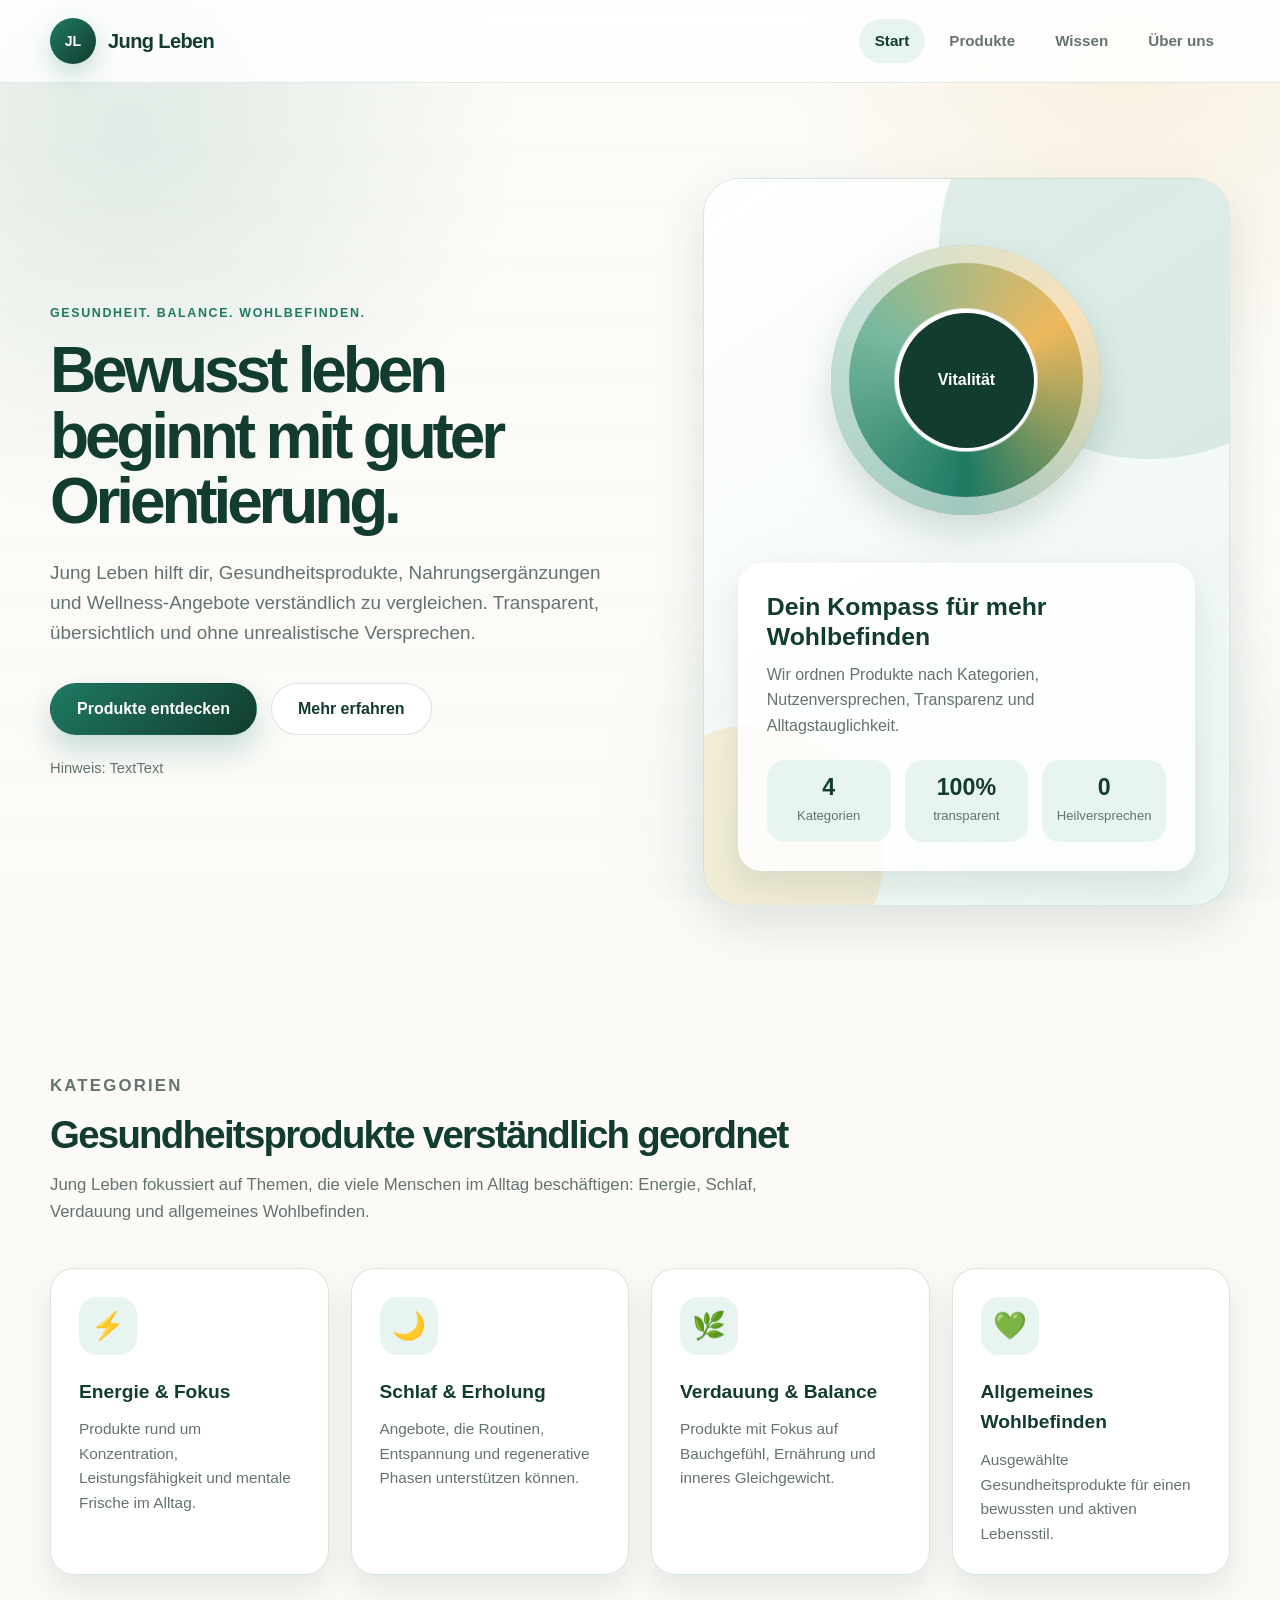
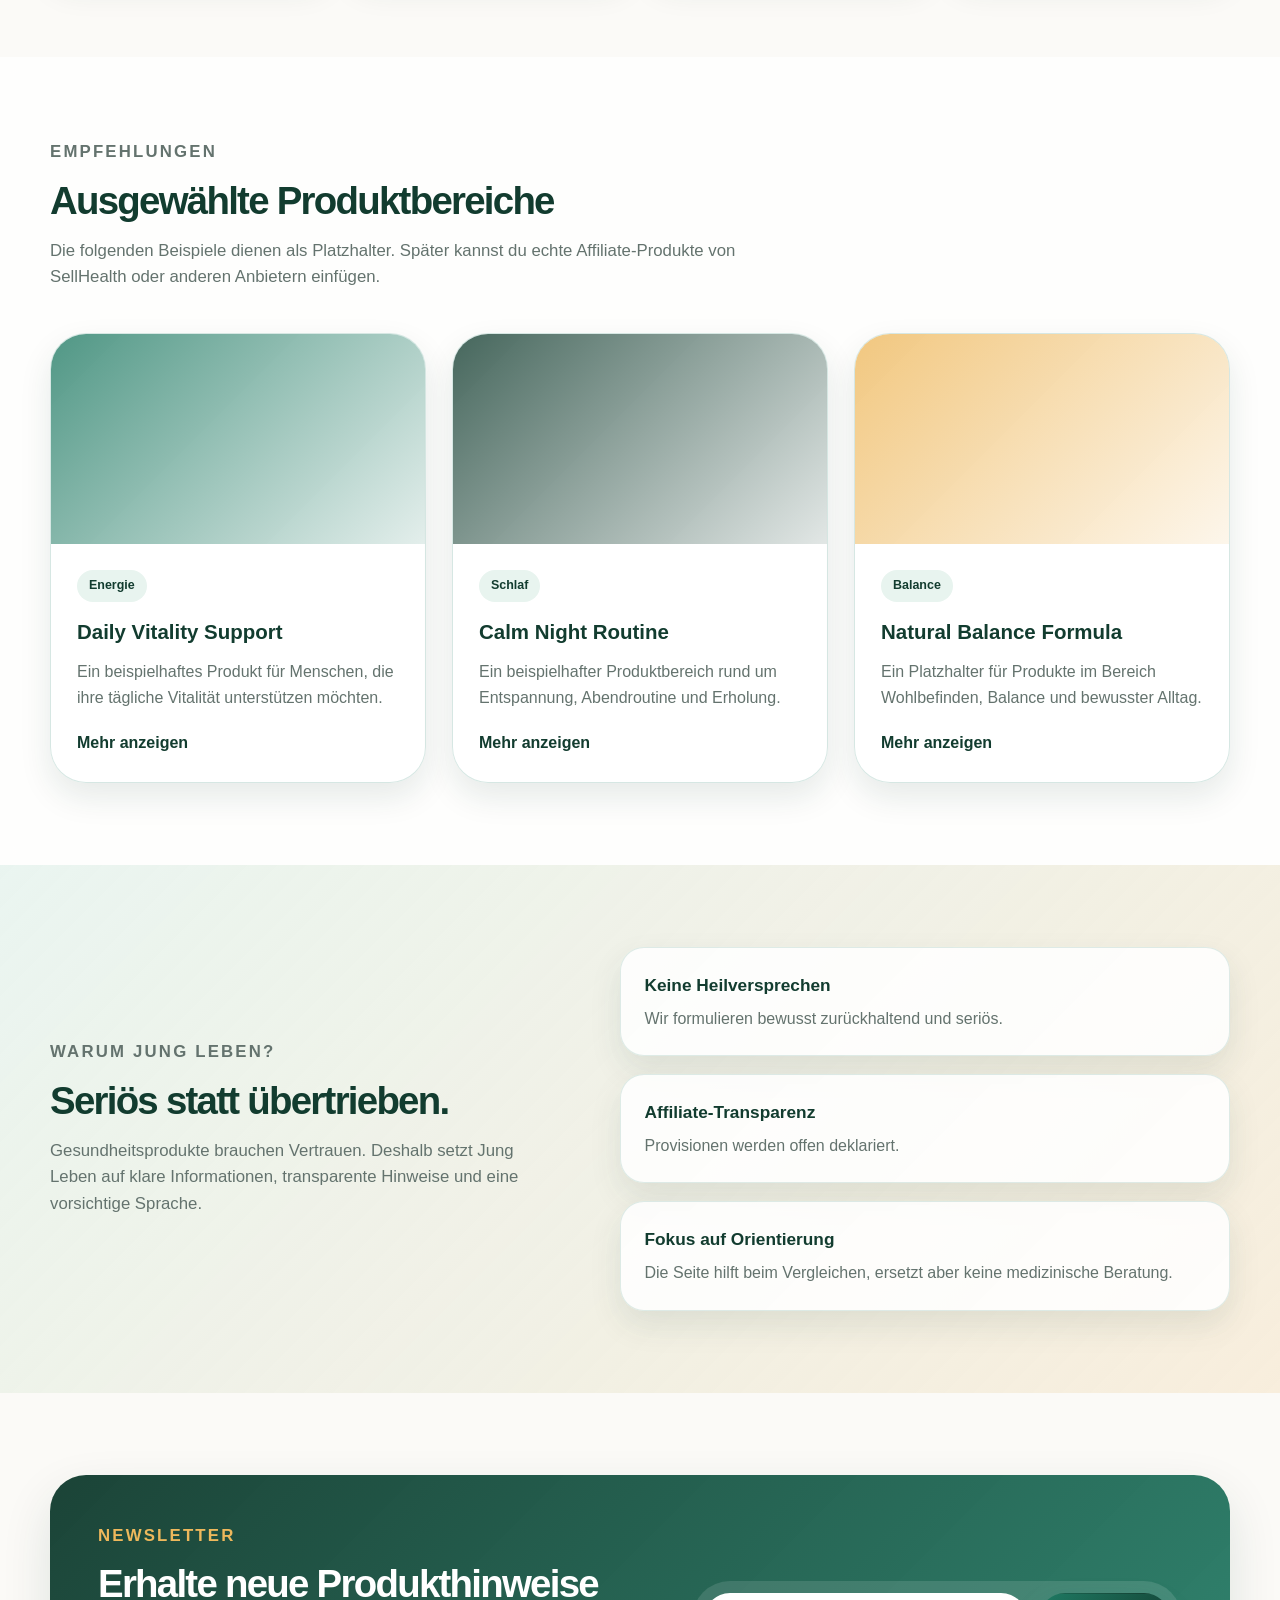
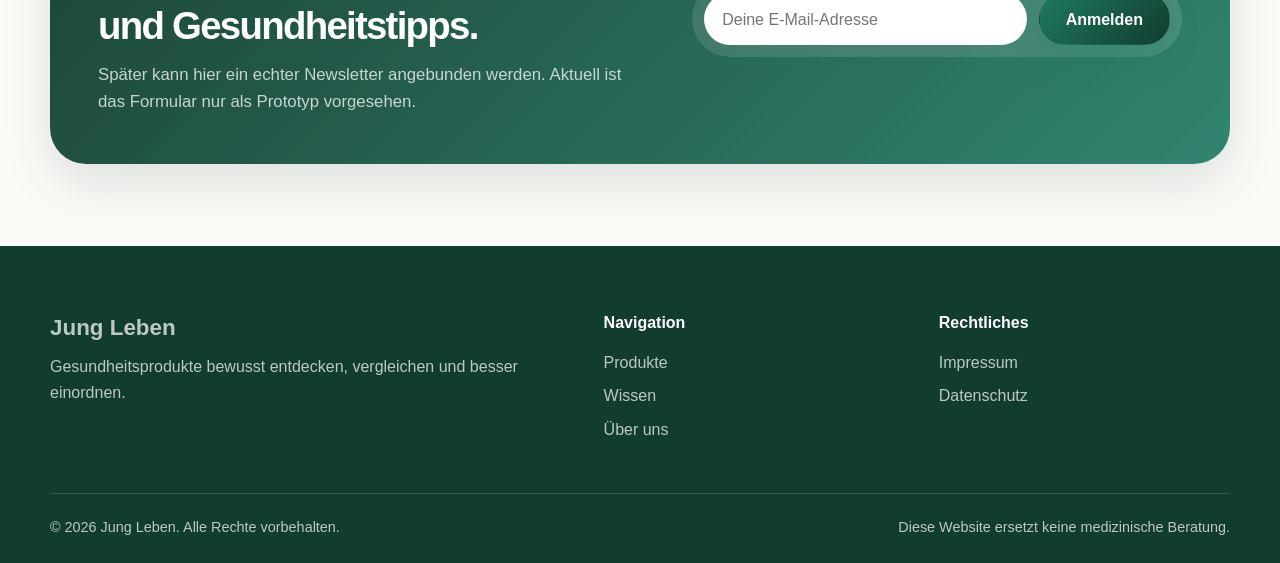
==== index.html @ a0e0a14d "Release 0.1: Basic" ====
<!DOCTYPE html>
<html lang="de-CH">
<head>
  <meta charset="UTF-8">
  <meta name="viewport" content="width=device-width, initial-scale=1.0">
  <title>Jung Leben | Gesundheitsprodukte bewusst vergleichen</title>
  <meta name="description" content="Jung Leben vergleicht ausgewählte Gesundheitsprodukte, Nahrungsergänzungen und Wellness-Angebote transparent und verständlich.">
  <link rel="stylesheet" href="styles.css">
</head>

<body>
  <header class="site-header">
    <div class="container header-content">
      <a href="index.html" class="logo">
        <span class="logo-icon">JL</span>
        <span class="logo-text">Jung Leben</span>
      </a>

      <nav class="main-nav" id="mainNav">
        <a href="index.html" class="active">Start</a>
        <a href="produkte.html">Produkte</a>
        <a href="wissen.html">Wissen</a>
        <a href="ueber-uns.html">Über uns</a>
      </nav>

      <button class="nav-toggle" id="navToggle" aria-label="Navigation öffnen">
        ☰
      </button>
    </div>
  </header>

  <main>
    <section class="hero">
      <div class="container hero-grid">
        <div class="hero-text">
          <p class="eyebrow">Gesundheit. Balance. Wohlbefinden.</p>
          <h1>Bewusst leben beginnt mit guter Orientierung.</h1>
          <p class="hero-lead">
            Jung Leben hilft dir, Gesundheitsprodukte, Nahrungsergänzungen und Wellness-Angebote verständlich zu vergleichen.
            Transparent, übersichtlich und ohne unrealistische Versprechen.
          </p>

          <div class="hero-actions">
            <a href="produkte.html" class="btn btn-primary">Produkte entdecken</a>
            <a href="wissen.html" class="btn btn-secondary">Mehr erfahren</a>
          </div>

          <p class="affiliate-note">
            Hinweis: TextText
          </p>
        </div>

        <div class="hero-card">
          <div class="health-circle">
            <span>Vitalität</span>
          </div>

          <div class="hero-card-content">
            <h2>Dein Kompass für mehr Wohlbefinden</h2>
            <p>
              Wir ordnen Produkte nach Kategorien, Nutzenversprechen, Transparenz und Alltagstauglichkeit.
            </p>

            <div class="mini-stats">
              <div>
                <strong>4</strong>
                <span>Kategorien</span>
              </div>
              <div>
                <strong>100%</strong>
                <span>transparent</span>
              </div>
              <div>
                <strong>0</strong>
                <span>Heilversprechen</span>
              </div>
            </div>
          </div>
        </div>
      </div>
    </section>

    <section class="categories">
      <div class="container">
        <div class="section-heading">
          <p class="eyebrow">Kategorien</p>
          <h2>Gesundheitsprodukte verständlich geordnet</h2>
          <p>
            Jung Leben fokussiert auf Themen, die viele Menschen im Alltag beschäftigen: Energie, Schlaf, Verdauung und allgemeines Wohlbefinden.
          </p>
        </div>

        <div class="category-grid">
          <article class="category-card">
            <div class="category-icon">⚡</div>
            <h3>Energie & Fokus</h3>
            <p>Produkte rund um Konzentration, Leistungsfähigkeit und mentale Frische im Alltag.</p>
          </article>

          <article class="category-card">
            <div class="category-icon">🌙</div>
            <h3>Schlaf & Erholung</h3>
            <p>Angebote, die Routinen, Entspannung und regenerative Phasen unterstützen können.</p>
          </article>

          <article class="category-card">
            <div class="category-icon">🌿</div>
            <h3>Verdauung & Balance</h3>
            <p>Produkte mit Fokus auf Bauchgefühl, Ernährung und inneres Gleichgewicht.</p>
          </article>

          <article class="category-card">
            <div class="category-icon">💚</div>
            <h3>Allgemeines Wohlbefinden</h3>
            <p>Ausgewählte Gesundheitsprodukte für einen bewussten und aktiven Lebensstil.</p>
          </article>
        </div>
      </div>
    </section>

    <section class="featured-products">
      <div class="container">
        <div class="section-heading">
          <p class="eyebrow">Empfehlungen</p>
          <h2>Ausgewählte Produktbereiche</h2>
          <p>
            Die folgenden Beispiele dienen als Platzhalter. Später kannst du echte Affiliate-Produkte von SellHealth oder anderen Anbietern einfügen.
          </p>
        </div>

        <div class="product-grid">
          <article class="product-card">
            <div class="product-image product-image-one"></div>
            <div class="product-content">
              <span class="product-tag">Energie</span>
              <h3>Daily Vitality Support</h3>
              <p>Ein beispielhaftes Produkt für Menschen, die ihre tägliche Vitalität unterstützen möchten.</p>
              <a href="#" class="product-link">Mehr anzeigen</a>
            </div>
          </article>

          <article class="product-card">
            <div class="product-image product-image-two"></div>
            <div class="product-content">
              <span class="product-tag">Schlaf</span>
              <h3>Calm Night Routine</h3>
              <p>Ein beispielhafter Produktbereich rund um Entspannung, Abendroutine und Erholung.</p>
              <a href="#" class="product-link">Mehr anzeigen</a>
            </div>
          </article>

          <article class="product-card">
            <div class="product-image product-image-three"></div>
            <div class="product-content">
              <span class="product-tag">Balance</span>
              <h3>Natural Balance Formula</h3>
              <p>Ein Platzhalter für Produkte im Bereich Wohlbefinden, Balance und bewusster Alltag.</p>
              <a href="#" class="product-link">Mehr anzeigen</a>
            </div>
          </article>
        </div>
      </div>
    </section>

    <section class="trust-section">
      <div class="container trust-grid">
        <div>
          <p class="eyebrow">Warum Jung Leben?</p>
          <h2>Seriös statt übertrieben.</h2>
          <p>
            Gesundheitsprodukte brauchen Vertrauen. Deshalb setzt Jung Leben auf klare Informationen, transparente Hinweise und eine vorsichtige Sprache.
          </p>
        </div>

        <div class="trust-list">
          <div class="trust-item">
            <strong>Keine Heilversprechen</strong>
            <span>Wir formulieren bewusst zurückhaltend und seriös.</span>
          </div>

          <div class="trust-item">
            <strong>Affiliate-Transparenz</strong>
            <span>Provisionen werden offen deklariert.</span>
          </div>

          <div class="trust-item">
            <strong>Fokus auf Orientierung</strong>
            <span>Die Seite hilft beim Vergleichen, ersetzt aber keine medizinische Beratung.</span>
          </div>
        </div>
      </div>
    </section>

    <section class="newsletter-section">
      <div class="container newsletter-box">
        <div>
          <p class="eyebrow">Newsletter</p>
          <h2>Erhalte neue Produkthinweise und Gesundheitstipps.</h2>
          <p>
            Später kann hier ein echter Newsletter angebunden werden. Aktuell ist das Formular nur als Prototyp vorgesehen.
          </p>
        </div>

        <form class="newsletter-form">
          <input type="email" placeholder="Deine E-Mail-Adresse" required>
          <button type="submit" class="btn btn-primary">Anmelden</button>
        </form>
      </div>
    </section>
  </main>

  <footer class="site-footer">
    <div class="container footer-grid">
      <div>
        <a href="index.html" class="footer-logo">Jung Leben</a>
        <p>
          Gesundheitsprodukte bewusst entdecken, vergleichen und besser einordnen.
        </p>
      </div>

      <div>
        <h3>Navigation</h3>
        <a href="produkte.html">Produkte</a>
        <a href="wissen.html">Wissen</a>
        <a href="ueber-uns.html">Über uns</a>
      </div>

      <div>
        <h3>Rechtliches</h3>
        <a href="impressum.html">Impressum</a>
        <a href="datenschutz.html">Datenschutz</a>
      </div>
    </div>

    <div class="container footer-bottom">
      <p>
        © 2026 Jung Leben. Alle Rechte vorbehalten.
      </p>
      <p>
        Diese Website ersetzt keine medizinische Beratung.
      </p>
    </div>
  </footer>

  <script src="main.js"></script>
</body>
</html>
---- styles.css ----
:root {
  --green-dark: #123c2f;
  --green-main: #1f7a63;
  --green-soft: #e8f4ef;
  --green-light: #f3faf6;
  --sand: #f6e7cf;
  --gold: #eeb85c;
  --white: #ffffff;
  --black: #17221f;
  --muted: #64736e;
  --border: rgba(31, 122, 99, 0.18);

  --shadow-soft: 0 20px 50px rgba(18, 60, 47, 0.12);
  --shadow-card: 0 14px 32px rgba(18, 60, 47, 0.10);

  --radius-sm: 14px;
  --radius-md: 24px;
  --radius-lg: 36px;

  --container: 1180px;
}

/* Grundlayout */

* {
  box-sizing: border-box;
  margin: 0;
  padding: 0;
}

html {
  scroll-behavior: smooth;
}

body {
  min-height: 100vh;
  font-family: Arial, Helvetica, sans-serif;
  color: var(--black);
  line-height: 1.6;
  background: #fbfaf7;
  overflow-x: hidden;
}

/* Dezentes Dschungel-Wasserzeichen */

body::before {
  content: "";
  position: fixed;
  inset: 0;
  z-index: 0;
  pointer-events: none;
  background-image:
    linear-gradient(
      rgba(251, 250, 247, 0.86),
      rgba(251, 250, 247, 0.92)
    ),
    url("assets/jungle-bg.png");
  background-size: cover;
  background-position: center;
  background-repeat: no-repeat;
}

body::after {
  content: "";
  position: fixed;
  inset: 0;
  z-index: 0;
  pointer-events: none;
  background:
    radial-gradient(circle at 10% 15%, rgba(31, 122, 99, 0.12), transparent 28%),
    radial-gradient(circle at 88% 8%, rgba(238, 184, 92, 0.14), transparent 24%),
    radial-gradient(circle at 76% 90%, rgba(31, 122, 99, 0.10), transparent 30%);
}

body > * {
  position: relative;
  z-index: 1;
}

a {
  color: inherit;
  text-decoration: none;
}

button,
input {
  font: inherit;
}

.container {
  width: min(100% - 40px, var(--container));
  margin: 0 auto;
}

/* Header */

.site-header {
  position: sticky;
  top: 0;
  z-index: 50;
  background: rgba(255, 255, 255, 0.82);
  backdrop-filter: blur(18px);
  border-bottom: 1px solid rgba(31, 122, 99, 0.14);
}

.header-content {
  min-height: 82px;
  display: flex;
  align-items: center;
  justify-content: space-between;
  gap: 28px;
}

.logo {
  display: flex;
  align-items: center;
  gap: 12px;
  font-weight: 800;
}

.logo-icon {
  width: 46px;
  height: 46px;
  display: grid;
  place-items: center;
  border-radius: 50%;
  background: linear-gradient(135deg, var(--green-main), var(--green-dark));
  color: var(--white);
  font-size: 0.88rem;
  box-shadow: 0 10px 24px rgba(31, 122, 99, 0.25);
}

.logo-text {
  font-size: 1.25rem;
  letter-spacing: -0.03em;
  color: var(--green-dark);
}

.main-nav {
  display: flex;
  align-items: center;
  gap: 8px;
}

.main-nav a {
  padding: 10px 16px;
  border-radius: 999px;
  color: var(--muted);
  font-weight: 700;
  font-size: 0.95rem;
  transition: 0.2s ease;
}

.main-nav a:hover,
.main-nav a.active {
  background: var(--green-soft);
  color: var(--green-dark);
}

.nav-toggle {
  display: none;
  width: 44px;
  height: 44px;
  border: 1px solid var(--border);
  border-radius: 50%;
  background: var(--white);
  color: var(--green-dark);
  cursor: pointer;
}

/* Hero */

.hero {
  padding: 95px 0 85px;
}

.hero-grid {
  display: grid;
  grid-template-columns: 1.05fr 0.95fr;
  align-items: center;
  gap: 70px;
}

.eyebrow {
  margin-bottom: 14px;
  color: var(--green-main);
  font-size: 0.78rem;
  font-weight: 800;
  letter-spacing: 0.13em;
  text-transform: uppercase;
}

.hero h1 {
  max-width: 780px;
  margin-bottom: 24px;
  font-size: clamp(2.8rem, 5vw, 5.35rem);
  line-height: 1.02;
  letter-spacing: -0.065em;
  color: var(--green-dark);
}

.hero-lead {
  max-width: 680px;
  margin-bottom: 34px;
  color: var(--muted);
  font-size: 1.18rem;
}

.hero-actions {
  display: flex;
  flex-wrap: wrap;
  gap: 14px;
  margin-bottom: 22px;
}

.btn {
  min-height: 52px;
  display: inline-flex;
  align-items: center;
  justify-content: center;
  padding: 0 26px;
  border-radius: 999px;
  border: 1px solid transparent;
  font-weight: 800;
  cursor: pointer;
  transition: 0.2s ease;
}

.btn-primary {
  background: linear-gradient(135deg, var(--green-main), var(--green-dark));
  color: var(--white);
  box-shadow: 0 15px 30px rgba(31, 122, 99, 0.24);
}

.btn-primary:hover {
  transform: translateY(-2px);
  box-shadow: 0 18px 34px rgba(31, 122, 99, 0.30);
}

.btn-secondary {
  background: rgba(255, 255, 255, 0.88);
  color: var(--green-dark);
  border-color: var(--border);
}

.btn-secondary:hover {
  transform: translateY(-2px);
  border-color: var(--green-main);
}

.affiliate-note {
  max-width: 640px;
  color: var(--muted);
  font-size: 0.92rem;
}

/* Hero Card */

.hero-card {
  position: relative;
  min-height: 540px;
  padding: 34px;
  border: 1px solid rgba(31, 122, 99, 0.16);
  border-radius: var(--radius-lg);
  background:
    linear-gradient(145deg, rgba(255, 255, 255, 0.92), rgba(232, 244, 239, 0.88));
  box-shadow: var(--shadow-soft);
  overflow: hidden;
}

.hero-card::before {
  content: "";
  position: absolute;
  width: 420px;
  height: 420px;
  top: -140px;
  right: -130px;
  border-radius: 50%;
  background: rgba(31, 122, 99, 0.13);
}

.hero-card::after {
  content: "";
  position: absolute;
  width: 260px;
  height: 260px;
  left: -80px;
  bottom: -80px;
  border-radius: 50%;
  background: rgba(238, 184, 92, 0.20);
}

.health-circle {
  position: relative;
  z-index: 2;
  width: 270px;
  height: 270px;
  margin: 32px auto 48px;
  display: grid;
  place-items: center;
  border-radius: 50%;
  background:
    radial-gradient(circle, #ffffff 0 37%, transparent 38%),
    conic-gradient(from 180deg, var(--green-main), #7ab99f, var(--gold), var(--green-main));
  box-shadow:
    inset 0 0 0 18px rgba(255, 255, 255, 0.58),
    0 18px 36px rgba(18, 60, 47, 0.16);
}

.health-circle span {
  width: 135px;
  height: 135px;
  display: grid;
  place-items: center;
  border-radius: 50%;
  background: var(--green-dark);
  color: var(--white);
  font-weight: 800;
}

.hero-card-content {
  position: relative;
  z-index: 2;
  padding: 28px;
  border: 1px solid rgba(255, 255, 255, 0.92);
  border-radius: var(--radius-md);
  background: rgba(255, 255, 255, 0.84);
  box-shadow: var(--shadow-card);
}

.hero-card-content h2 {
  margin-bottom: 10px;
  color: var(--green-dark);
  font-size: 1.55rem;
  line-height: 1.2;
}

.hero-card-content p {
  margin-bottom: 22px;
  color: var(--muted);
}

.mini-stats {
  display: grid;
  grid-template-columns: repeat(3, 1fr);
  gap: 14px;
}

.mini-stats div {
  padding: 16px 12px;
  border-radius: 18px;
  background: var(--green-soft);
  text-align: center;
}

.mini-stats strong {
  display: block;
  color: var(--green-dark);
  font-size: 1.45rem;
  line-height: 1;
}

.mini-stats span {
  display: block;
  margin-top: 6px;
  color: var(--muted);
  font-size: 0.82rem;
}

/* Sections */

.categories,
.featured-products,
.trust-section,
.newsletter-section {
  padding: 82px 0;
}

.section-heading {
  max-width: 740px;
  margin-bottom: 42px;
}

.section-heading h2,
.trust-grid h2,
.newsletter-box h2 {
  margin-bottom: 16px;
  color: var(--green-dark);
  font-size: clamp(2rem, 3vw, 3.1rem);
  line-height: 1.08;
  letter-spacing: -0.045em;
}

.section-heading p,
.trust-grid p,
.newsletter-box p {
  color: var(--muted);
  font-size: 1.05rem;
}

/* Kategorien */

.category-grid {
  display: grid;
  grid-template-columns: repeat(4, 1fr);
  gap: 22px;
}

.category-card {
  padding: 28px;
  border: 1px solid var(--border);
  border-radius: var(--radius-md);
  background: rgba(255, 255, 255, 0.86);
  box-shadow: var(--shadow-card);
  transition: 0.2s ease;
}

.category-card:hover {
  transform: translateY(-6px);
  border-color: rgba(31, 122, 99, 0.36);
}

.category-icon {
  width: 58px;
  height: 58px;
  display: grid;
  place-items: center;
  margin-bottom: 22px;
  border-radius: 18px;
  background: var(--green-soft);
  font-size: 1.7rem;
}

.category-card h3 {
  margin-bottom: 10px;
  color: var(--green-dark);
  font-size: 1.2rem;
}

.category-card p {
  color: var(--muted);
  font-size: 0.96rem;
}

/* Produkte */

.featured-products {
  background: rgba(255, 255, 255, 0.72);
  backdrop-filter: blur(10px);
}

.product-grid {
  display: grid;
  grid-template-columns: repeat(3, 1fr);
  gap: 26px;
}

.product-card {
  border: 1px solid var(--border);
  border-radius: var(--radius-lg);
  background: rgba(255, 255, 255, 0.92);
  box-shadow: var(--shadow-card);
  overflow: hidden;
  transition: 0.2s ease;
}

.product-card:hover {
  transform: translateY(-6px);
}

.product-image {
  min-height: 210px;
  background-size: cover;
  background-position: center;
}

.product-image-one {
  background:
    linear-gradient(135deg, rgba(31, 122, 99, 0.78), rgba(31, 122, 99, 0.12)),
    url("assets/jungle-bg.png");
}

.product-image-two {
  background:
    linear-gradient(135deg, rgba(18, 60, 47, 0.78), rgba(18, 60, 47, 0.12)),
    url("assets/jungle-bg.png");
}

.product-image-three {
  background:
    linear-gradient(135deg, rgba(238, 184, 92, 0.78), rgba(238, 184, 92, 0.12)),
    url("assets/jungle-bg.png");
}

.product-content {
  padding: 26px;
}

.product-tag {
  display: inline-flex;
  margin-bottom: 14px;
  padding: 6px 12px;
  border-radius: 999px;
  background: var(--green-soft);
  color: var(--green-dark);
  font-size: 0.78rem;
  font-weight: 800;
}

.product-content h3 {
  margin-bottom: 10px;
  color: var(--green-dark);
  font-size: 1.28rem;
}

.product-content p {
  margin-bottom: 20px;
  color: var(--muted);
}

.product-link {
  color: var(--green-dark);
  font-weight: 800;
}

.product-link:hover {
  color: var(--green-main);
}

/* Vertrauen */

.trust-section {
  background:
    linear-gradient(135deg, rgba(232, 244, 239, 0.92), rgba(246, 231, 207, 0.68));
}

.trust-grid {
  display: grid;
  grid-template-columns: 0.9fr 1.1fr;
  align-items: center;
  gap: 70px;
}

.trust-list {
  display: grid;
  gap: 18px;
}

.trust-item {
  padding: 24px;
  border: 1px solid rgba(31, 122, 99, 0.14);
  border-radius: var(--radius-md);
  background: rgba(255, 255, 255, 0.86);
  box-shadow: var(--shadow-card);
}

.trust-item strong {
  display: block;
  margin-bottom: 6px;
  color: var(--green-dark);
  font-size: 1.08rem;
}

.trust-item span {
  color: var(--muted);
}

/* Newsletter */

.newsletter-box {
  display: grid;
  grid-template-columns: 1fr 0.9fr;
  align-items: center;
  gap: 50px;
  padding: 48px;
  border-radius: var(--radius-lg);
  background:
    linear-gradient(135deg, rgba(18, 60, 47, 0.96), rgba(31, 122, 99, 0.92));
  color: var(--white);
  box-shadow: var(--shadow-soft);
}

.newsletter-box h2 {
  color: var(--white);
}

.newsletter-box .eyebrow {
  color: var(--gold);
}

.newsletter-box p {
  color: rgba(255, 255, 255, 0.75);
}

.newsletter-form {
  display: flex;
  gap: 12px;
  padding: 12px;
  border-radius: 999px;
  background: rgba(255, 255, 255, 0.12);
}

.newsletter-form input {
  flex: 1;
  min-width: 0;
  min-height: 52px;
  padding: 0 18px;
  border: none;
  border-radius: 999px;
  outline: none;
  background: var(--white);
  color: var(--black);
}

/* Footer */

.site-footer {
  padding: 64px 0 24px;
  background: var(--green-dark);
  color: var(--white);
}

.footer-grid {
  display: grid;
  grid-template-columns: 1.4fr 0.8fr 0.8fr;
  gap: 44px;
  padding-bottom: 42px;
}

.footer-logo {
  display: inline-block;
  margin-bottom: 14px;
  color: var(--white);
  font-size: 1.4rem;
  font-weight: 800;
}

.site-footer p,
.site-footer a {
  color: rgba(255, 255, 255, 0.72);
}

.site-footer h3 {
  margin-bottom: 14px;
  color: var(--white);
  font-size: 1rem;
}

.site-footer a {
  display: block;
  margin-bottom: 8px;
  transition: 0.2s ease;
}

.site-footer a:hover {
  color: var(--white);
}

.footer-bottom {
  display: flex;
  justify-content: space-between;
  gap: 20px;
  padding-top: 22px;
  border-top: 1px solid rgba(255, 255, 255, 0.14);
  font-size: 0.9rem;
}

/* Responsive */

@media (max-width: 980px) {
  .hero-grid,
  .trust-grid,
  .newsletter-box {
    grid-template-columns: 1fr;
  }

  .hero {
    padding-top: 64px;
  }

  .hero-card {
    min-height: auto;
  }

  .category-grid {
    grid-template-columns: repeat(2, 1fr);
  }

  .product-grid {
    grid-template-columns: 1fr;
  }

  .footer-grid {
    grid-template-columns: 1fr;
  }
}

@media (max-width: 760px) {
  .container {
    width: min(100% - 28px, var(--container));
  }

  .header-content {
    min-height: 72px;
  }

  .main-nav {
    position: absolute;
    top: 72px;
    left: 14px;
    right: 14px;
    display: none;
    flex-direction: column;
    align-items: stretch;
    padding: 14px;
    border: 1px solid var(--border);
    border-radius: 22px;
    background: rgba(255, 255, 255, 0.96);
    box-shadow: var(--shadow-card);
  }

  .main-nav.open {
    display: flex;
  }

  .main-nav a {
    border-radius: 14px;
  }

  .nav-toggle {
    display: grid;
    place-items: center;
  }

  .hero {
    padding: 52px 0 58px;
  }

  .hero h1 {
    font-size: 2.65rem;
  }

  .hero-lead {
    font-size: 1.04rem;
  }

  .hero-card {
    padding: 22px;
    border-radius: 26px;
  }

  .health-circle {
    width: 220px;
    height: 220px;
    margin: 20px auto 34px;
  }

  .health-circle span {
    width: 112px;
    height: 112px;
  }

  .mini-stats {
    grid-template-columns: 1fr;
  }

  .categories,
  .featured-products,
  .trust-section,
  .newsletter-section {
    padding: 58px 0;
  }

  .category-grid {
    grid-template-columns: 1fr;
  }

  .newsletter-box {
    padding: 30px;
    border-radius: 26px;
  }

  .newsletter-form {
    flex-direction: column;
    border-radius: 22px;
  }

  .newsletter-form input {
    min-height: 50px;
  }

  .footer-bottom {
    flex-direction: column;
  }
}
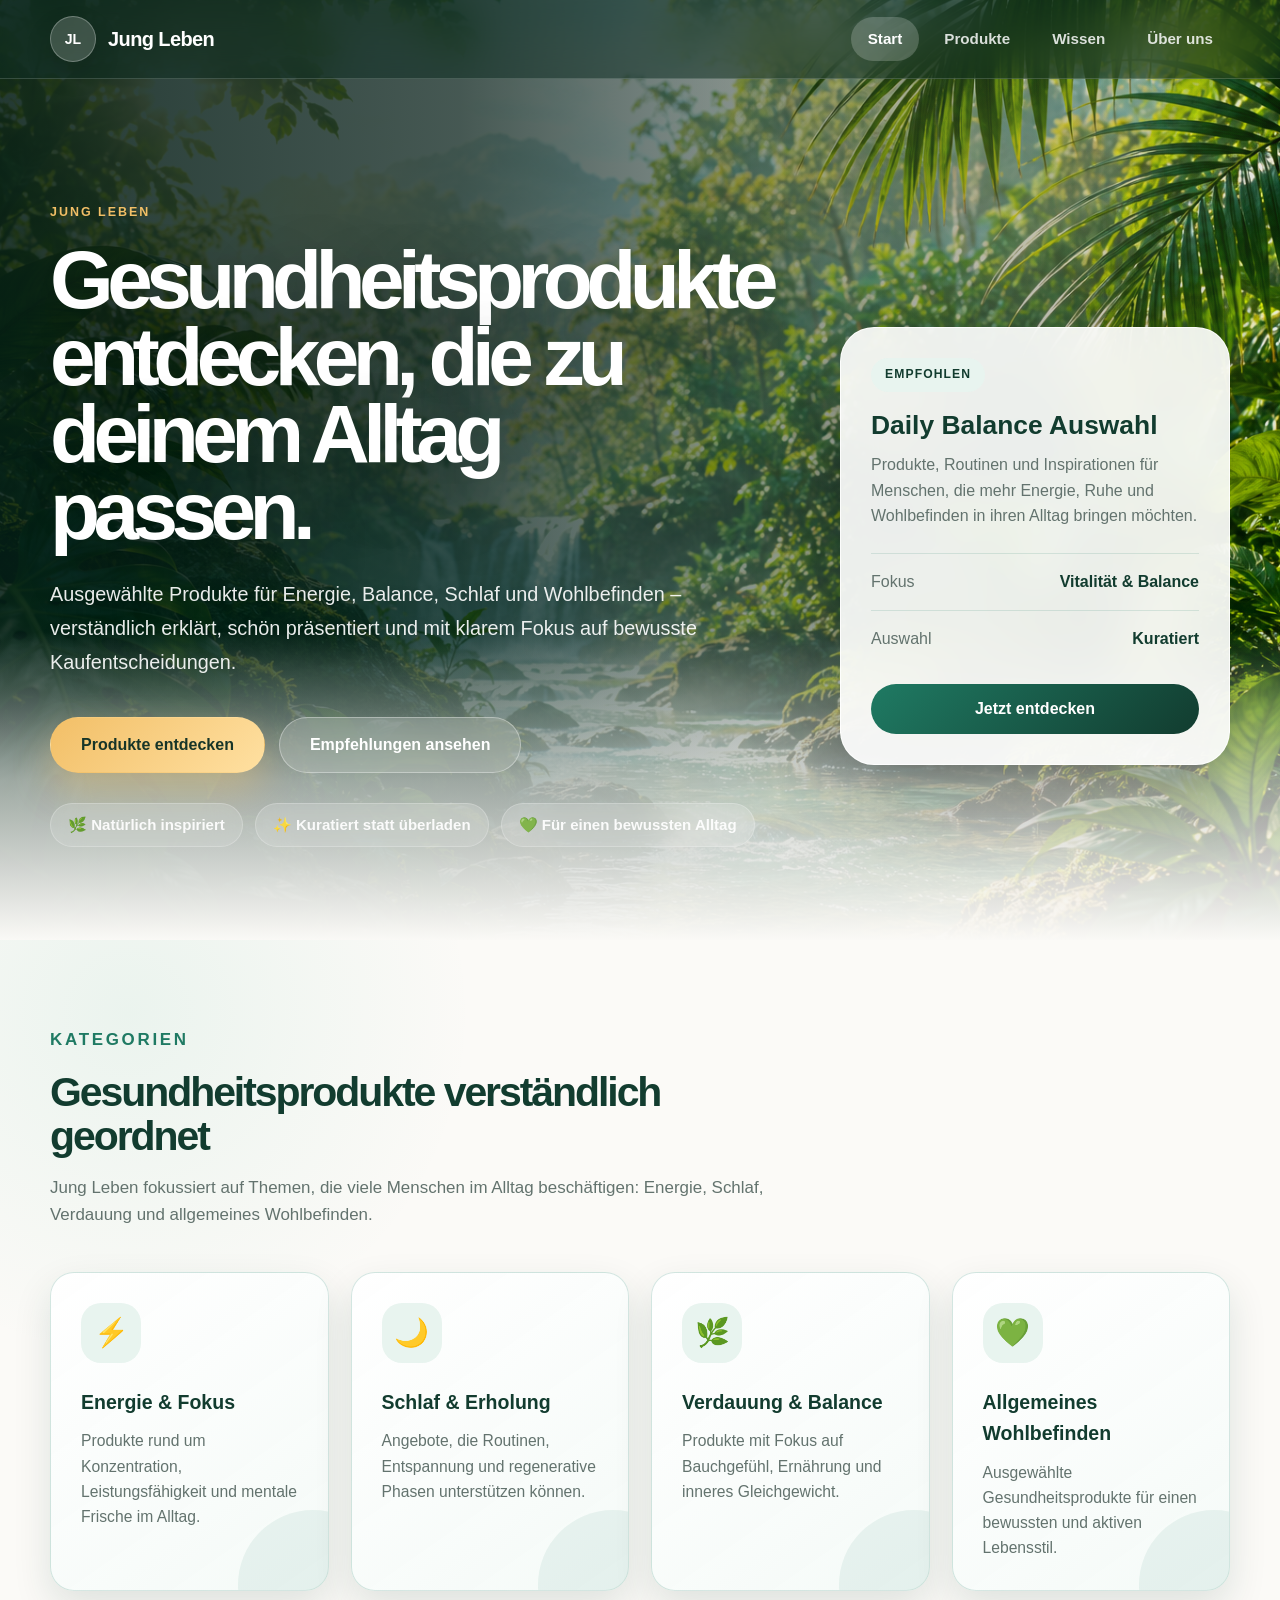
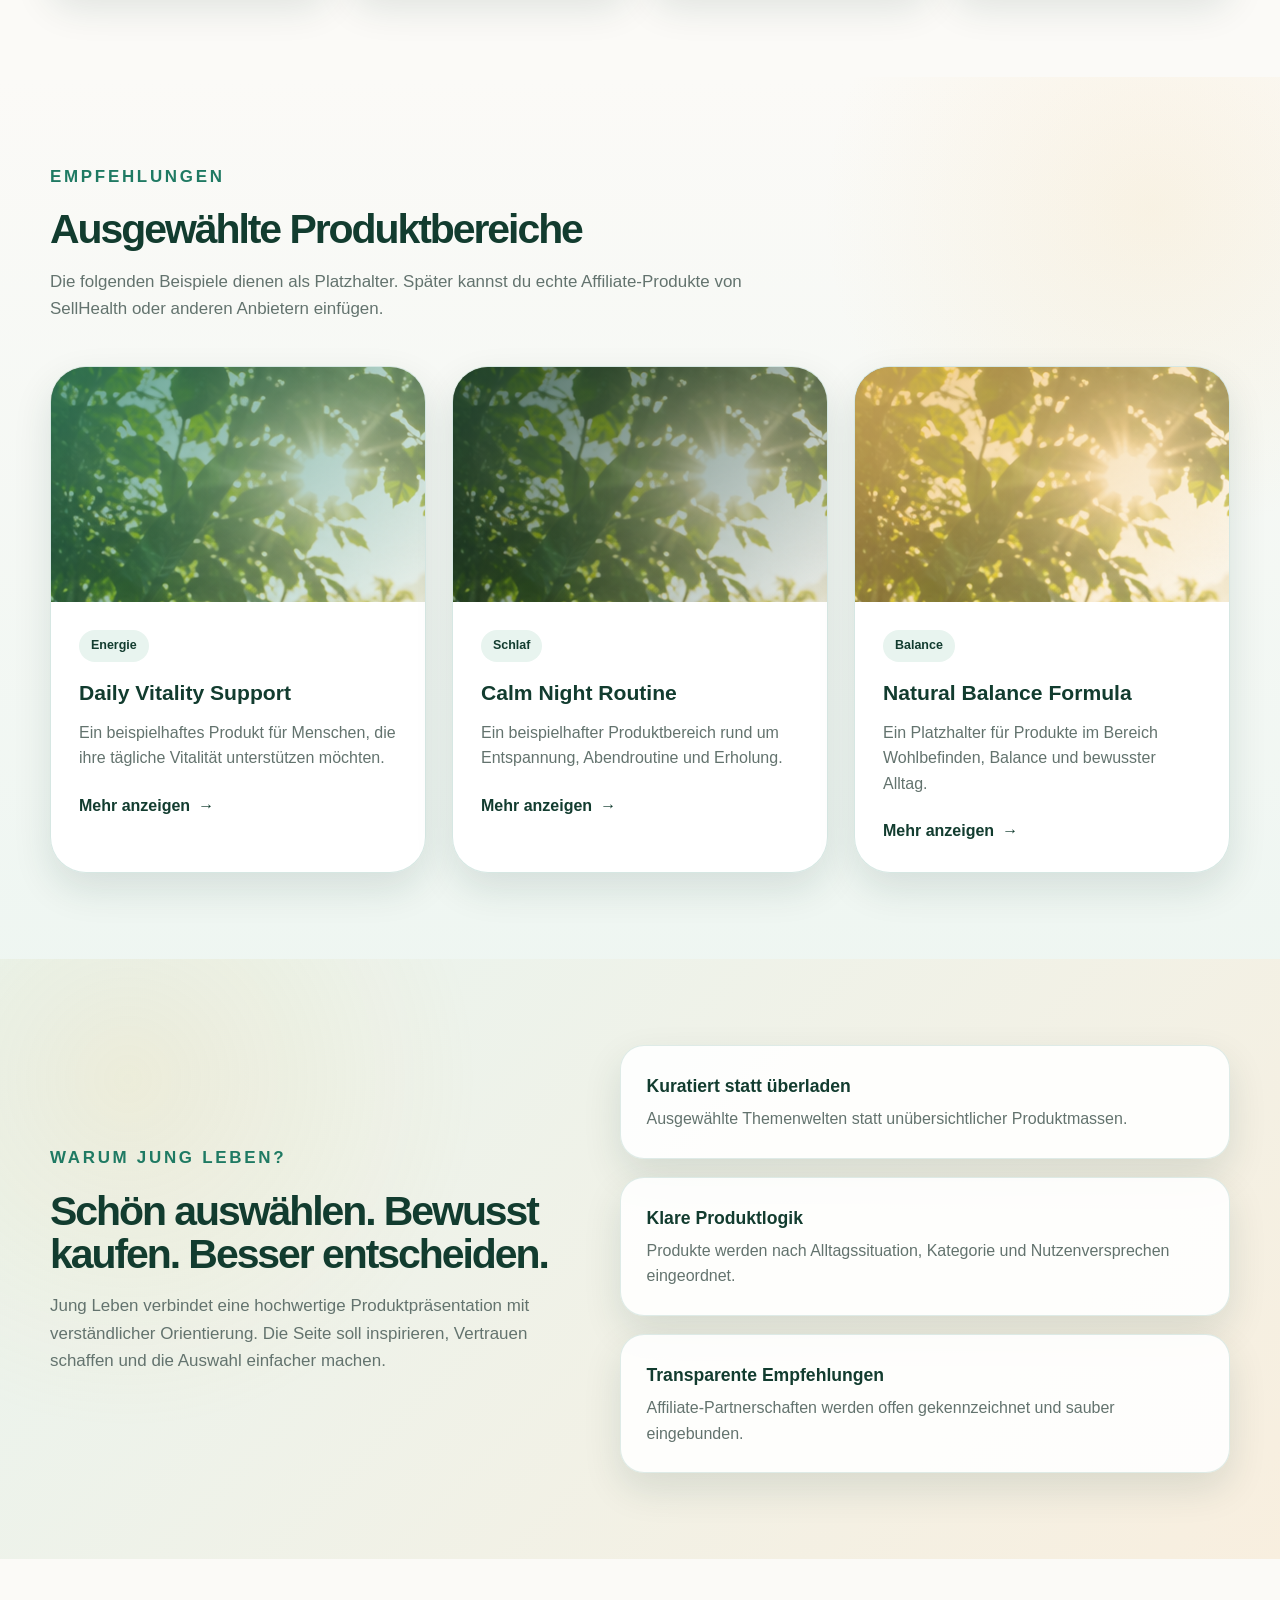
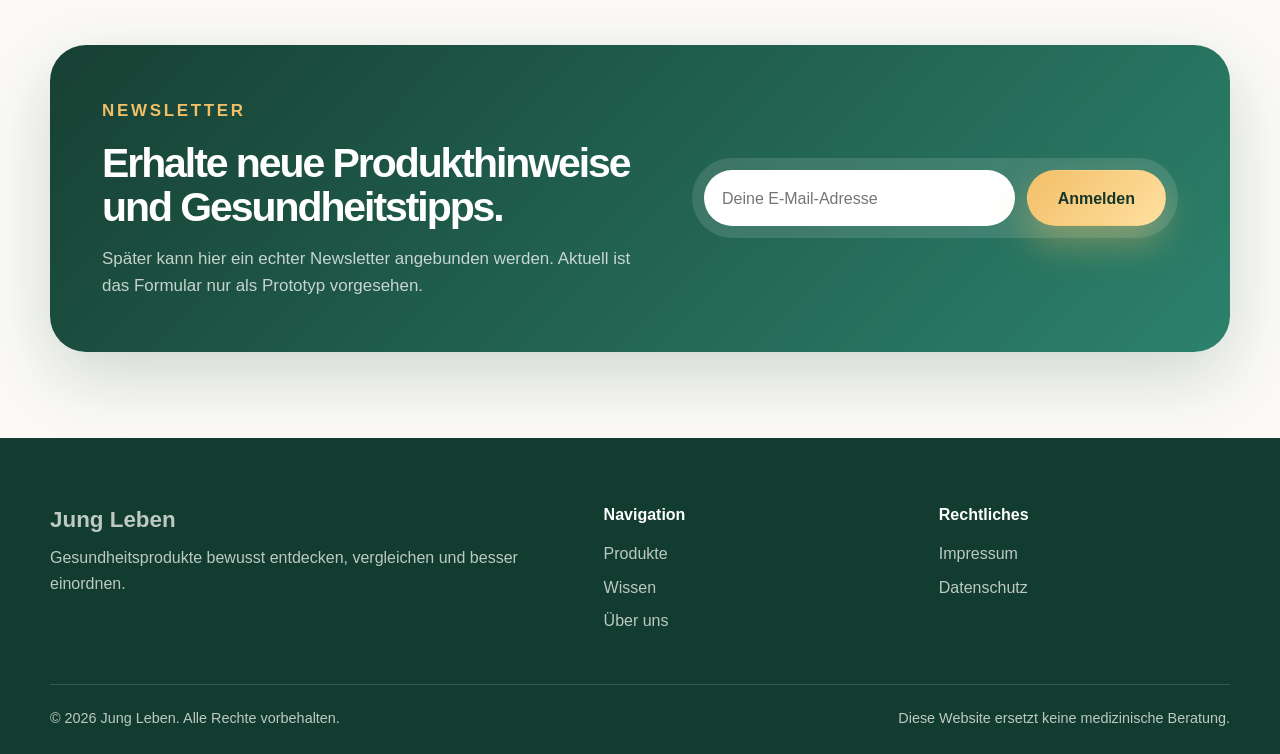
==== commit 617e3db9: "Version 0.2: Anpassungen" ====
--- a/index.html
+++ b/index.html
@@ -31,54 +31,53 @@
 
   <main>
     <section class="hero">
-      <div class="container hero-grid">
-        <div class="hero-text">
-          <p class="eyebrow">Gesundheit. Balance. Wohlbefinden.</p>
-          <h1>Bewusst leben beginnt mit guter Orientierung.</h1>
-          <p class="hero-lead">
-            Jung Leben hilft dir, Gesundheitsprodukte, Nahrungsergänzungen und Wellness-Angebote verständlich zu vergleichen.
-            Transparent, übersichtlich und ohne unrealistische Versprechen.
-          </p>
-
-          <div class="hero-actions">
-            <a href="produkte.html" class="btn btn-primary">Produkte entdecken</a>
-            <a href="wissen.html" class="btn btn-secondary">Mehr erfahren</a>
-          </div>
-
-          <p class="affiliate-note">
-            Hinweis: TextText
-          </p>
-        </div>
-
-        <div class="hero-card">
-          <div class="health-circle">
-            <span>Vitalität</span>
-          </div>
-
-          <div class="hero-card-content">
-            <h2>Dein Kompass für mehr Wohlbefinden</h2>
-            <p>
-              Wir ordnen Produkte nach Kategorien, Nutzenversprechen, Transparenz und Alltagstauglichkeit.
-            </p>
-
-            <div class="mini-stats">
-              <div>
-                <strong>4</strong>
-                <span>Kategorien</span>
-              </div>
-              <div>
-                <strong>100%</strong>
-                <span>transparent</span>
-              </div>
-              <div>
-                <strong>0</strong>
-                <span>Heilversprechen</span>
-              </div>
-            </div>
-          </div>
-        </div>
-      </div>
-    </section>
+  <div class="hero-overlay"></div>
+
+  <div class="container hero-content">
+    <div class="hero-text">
+      <p class="eyebrow">Jung Leben</p>
+
+      <h1>Gesundheitsprodukte entdecken, die zu deinem Alltag passen.</h1>
+
+      <p class="hero-lead">
+        Ausgewählte Produkte für Energie, Balance, Schlaf und Wohlbefinden – verständlich erklärt,
+        schön präsentiert und mit klarem Fokus auf bewusste Kaufentscheidungen.
+      </p>
+
+      <div class="hero-actions">
+        <a href="produkte.html" class="btn btn-primary">Produkte entdecken</a>
+        <a href="#empfehlungen" class="btn btn-glass">Empfehlungen ansehen</a>
+      </div>
+
+      <div class="hero-benefits">
+        <span>🌿 Natürlich inspiriert</span>
+        <span>✨ Kuratiert statt überladen</span>
+        <span>💚 Für einen bewussten Alltag</span>
+      </div>
+    </div>
+
+    <div class="hero-shop-card">
+      <span class="shop-label">Empfohlen</span>
+      <h2>Daily Balance Auswahl</h2>
+      <p>
+        Produkte, Routinen und Inspirationen für Menschen, die mehr Energie,
+        Ruhe und Wohlbefinden in ihren Alltag bringen möchten.
+      </p>
+
+      <div class="shop-card-line">
+        <span>Fokus</span>
+        <strong>Vitalität & Balance</strong>
+      </div>
+
+      <div class="shop-card-line">
+        <span>Auswahl</span>
+        <strong>Kuratiert</strong>
+      </div>
+
+      <a href="produkte.html" class="shop-card-link">Jetzt entdecken</a>
+    </div>
+  </div>
+</section>
 
     <section class="categories">
       <div class="container">
@@ -118,7 +117,7 @@
       </div>
     </section>
 
-    <section class="featured-products">
+    <section class="featured-products" id="empfehlungen">
       <div class="container">
         <div class="section-heading">
           <p class="eyebrow">Empfehlungen</p>
@@ -162,34 +161,35 @@
       </div>
     </section>
 
-    <section class="trust-section">
-      <div class="container trust-grid">
-        <div>
-          <p class="eyebrow">Warum Jung Leben?</p>
-          <h2>Seriös statt übertrieben.</h2>
-          <p>
-            Gesundheitsprodukte brauchen Vertrauen. Deshalb setzt Jung Leben auf klare Informationen, transparente Hinweise und eine vorsichtige Sprache.
-          </p>
-        </div>
-
-        <div class="trust-list">
-          <div class="trust-item">
-            <strong>Keine Heilversprechen</strong>
-            <span>Wir formulieren bewusst zurückhaltend und seriös.</span>
-          </div>
-
-          <div class="trust-item">
-            <strong>Affiliate-Transparenz</strong>
-            <span>Provisionen werden offen deklariert.</span>
-          </div>
-
-          <div class="trust-item">
-            <strong>Fokus auf Orientierung</strong>
-            <span>Die Seite hilft beim Vergleichen, ersetzt aber keine medizinische Beratung.</span>
-          </div>
-        </div>
-      </div>
-    </section>
+<section class="trust-section">
+  <div class="container trust-grid">
+    <div>
+      <p class="eyebrow">Warum Jung Leben?</p>
+      <h2>Schön auswählen. Bewusst kaufen. Besser entscheiden.</h2>
+      <p>
+        Jung Leben verbindet eine hochwertige Produktpräsentation mit verständlicher Orientierung.
+        Die Seite soll inspirieren, Vertrauen schaffen und die Auswahl einfacher machen.
+      </p>
+    </div>
+
+    <div class="trust-list">
+      <div class="trust-item">
+        <strong>Kuratiert statt überladen</strong>
+        <span>Ausgewählte Themenwelten statt unübersichtlicher Produktmassen.</span>
+      </div>
+
+      <div class="trust-item">
+        <strong>Klare Produktlogik</strong>
+        <span>Produkte werden nach Alltagssituation, Kategorie und Nutzenversprechen eingeordnet.</span>
+      </div>
+
+      <div class="trust-item">
+        <strong>Transparente Empfehlungen</strong>
+        <span>Affiliate-Partnerschaften werden offen gekennzeichnet und sauber eingebunden.</span>
+      </div>
+    </div>
+  </div>
+</section>
 
     <section class="newsletter-section">
       <div class="container newsletter-box">
--- a/styles.css
+++ b/styles.css
@@ -1,26 +1,37 @@
 :root {
+  --green-deep: #0b2b21;
   --green-dark: #123c2f;
   --green-main: #1f7a63;
+  --green-fresh: #2ea985;
   --green-soft: #e8f4ef;
-  --green-light: #f3faf6;
-  --sand: #f6e7cf;
-  --gold: #eeb85c;
+  --green-light: #f4faf7;
+
+  --cream: #fbfaf7;
+  --cream-dark: #f4efe6;
+  --sand: #f3dfbf;
+  --gold: #f2bf67;
+  --gold-light: #ffe0a1;
+
   --white: #ffffff;
   --black: #17221f;
-  --muted: #64736e;
+  --muted: #63736e;
+
   --border: rgba(31, 122, 99, 0.18);
-
-  --shadow-soft: 0 20px 50px rgba(18, 60, 47, 0.12);
-  --shadow-card: 0 14px 32px rgba(18, 60, 47, 0.10);
+  --border-light: rgba(255, 255, 255, 0.28);
+
+  --shadow-soft: 0 24px 70px rgba(18, 60, 47, 0.18);
+  --shadow-card: 0 16px 38px rgba(18, 60, 47, 0.12);
+  --shadow-strong: 0 32px 90px rgba(0, 0, 0, 0.26);
 
   --radius-sm: 14px;
   --radius-md: 24px;
   --radius-lg: 36px;
+  --radius-xl: 48px;
 
   --container: 1180px;
 }
 
-/* Grundlayout */
+/* Basis */
 
 * {
   box-sizing: border-box;
@@ -37,44 +48,8 @@
   font-family: Arial, Helvetica, sans-serif;
   color: var(--black);
   line-height: 1.6;
-  background: #fbfaf7;
+  background: var(--cream);
   overflow-x: hidden;
-}
-
-/* Dezentes Dschungel-Wasserzeichen */
-
-body::before {
-  content: "";
-  position: fixed;
-  inset: 0;
-  z-index: 0;
-  pointer-events: none;
-  background-image:
-    linear-gradient(
-      rgba(251, 250, 247, 0.86),
-      rgba(251, 250, 247, 0.92)
-    ),
-    url("assets/jungle-bg.png");
-  background-size: cover;
-  background-position: center;
-  background-repeat: no-repeat;
-}
-
-body::after {
-  content: "";
-  position: fixed;
-  inset: 0;
-  z-index: 0;
-  pointer-events: none;
-  background:
-    radial-gradient(circle at 10% 15%, rgba(31, 122, 99, 0.12), transparent 28%),
-    radial-gradient(circle at 88% 8%, rgba(238, 184, 92, 0.14), transparent 24%),
-    radial-gradient(circle at 76% 90%, rgba(31, 122, 99, 0.10), transparent 30%);
-}
-
-body > * {
-  position: relative;
-  z-index: 1;
 }
 
 a {
@@ -87,6 +62,15 @@
   font: inherit;
 }
 
+button {
+  border: none;
+}
+
+img {
+  max-width: 100%;
+  display: block;
+}
+
 .container {
   width: min(100% - 40px, var(--container));
   margin: 0 auto;
@@ -95,16 +79,18 @@
 /* Header */
 
 .site-header {
-  position: sticky;
+  position: fixed;
   top: 0;
+  left: 0;
+  width: 100%;
   z-index: 50;
-  background: rgba(255, 255, 255, 0.82);
-  backdrop-filter: blur(18px);
-  border-bottom: 1px solid rgba(31, 122, 99, 0.14);
+  background: rgba(11, 43, 33, 0.50);
+  backdrop-filter: blur(20px);
+  border-bottom: 1px solid rgba(255, 255, 255, 0.16);
 }
 
 .header-content {
-  min-height: 82px;
+  min-height: 78px;
   display: flex;
   align-items: center;
   justify-content: space-between;
@@ -115,7 +101,8 @@
   display: flex;
   align-items: center;
   gap: 12px;
-  font-weight: 800;
+  font-weight: 900;
+  color: var(--white);
 }
 
 .logo-icon {
@@ -124,16 +111,16 @@
   display: grid;
   place-items: center;
   border-radius: 50%;
-  background: linear-gradient(135deg, var(--green-main), var(--green-dark));
+  background: rgba(255, 255, 255, 0.18);
   color: var(--white);
   font-size: 0.88rem;
-  box-shadow: 0 10px 24px rgba(31, 122, 99, 0.25);
+  border: 1px solid rgba(255, 255, 255, 0.28);
+  box-shadow: 0 12px 28px rgba(0, 0, 0, 0.14);
 }
 
 .logo-text {
   font-size: 1.25rem;
   letter-spacing: -0.03em;
-  color: var(--green-dark);
 }
 
 .main-nav {
@@ -143,242 +130,294 @@
 }
 
 .main-nav a {
-  padding: 10px 16px;
+  padding: 10px 17px;
   border-radius: 999px;
-  color: var(--muted);
-  font-weight: 700;
+  color: rgba(255, 255, 255, 0.84);
+  font-weight: 800;
   font-size: 0.95rem;
-  transition: 0.2s ease;
+  transition: 0.22s ease;
 }
 
 .main-nav a:hover,
 .main-nav a.active {
-  background: var(--green-soft);
-  color: var(--green-dark);
+  background: rgba(255, 255, 255, 0.20);
+  color: var(--white);
 }
 
 .nav-toggle {
   display: none;
   width: 44px;
   height: 44px;
-  border: 1px solid var(--border);
   border-radius: 50%;
-  background: var(--white);
-  color: var(--green-dark);
+  background: rgba(255, 255, 255, 0.16);
+  color: var(--white);
+  border: 1px solid rgba(255, 255, 255, 0.28);
   cursor: pointer;
 }
 
 /* Hero */
 
 .hero {
-  padding: 95px 0 85px;
-}
-
-.hero-grid {
-  display: grid;
-  grid-template-columns: 1.05fr 0.95fr;
-  align-items: center;
-  gap: 70px;
+  position: relative;
+  min-height: 940px;
+  display: flex;
+  align-items: center;
+  overflow: hidden;
+  background: var(--cream);
+}
+
+.hero::before {
+  content: "";
+  position: absolute;
+  inset: 0;
+  z-index: 0;
+  background-image: url("img/jungle-hero.png");
+  background-size: cover;
+  background-position: center;
+  background-repeat: no-repeat;
+  filter: saturate(1.22) contrast(1.08) brightness(1.04);
+  transform: scale(1.025);
+}
+
+.hero::after {
+  content: "";
+  position: absolute;
+  left: 0;
+  right: 0;
+  bottom: -2px;
+  height: 310px;
+  z-index: 2;
+  background: linear-gradient(
+    to bottom,
+    rgba(251, 250, 247, 0),
+    rgba(251, 250, 247, 0.62) 48%,
+    var(--cream) 100%
+  );
+}
+
+.hero-overlay {
+  position: absolute;
+  inset: 0;
+  z-index: 1;
+  pointer-events: none;
+  background:
+    linear-gradient(
+      90deg,
+      rgba(5, 30, 23, 0.88) 0%,
+      rgba(5, 30, 23, 0.74) 36%,
+      rgba(5, 30, 23, 0.36) 68%,
+      rgba(5, 30, 23, 0.08) 100%
+    ),
+    radial-gradient(circle at 78% 20%, rgba(242, 191, 103, 0.24), transparent 28%),
+    radial-gradient(circle at 18% 82%, rgba(46, 169, 133, 0.32), transparent 36%);
+}
+
+.hero-content {
+  position: relative;
+  z-index: 3;
+  display: grid;
+  grid-template-columns: minmax(0, 1fr) 390px;
+  align-items: center;
+  gap: 72px;
+  padding-top: 110px;
+}
+
+.hero-text {
+  max-width: 880px;
 }
 
 .eyebrow {
-  margin-bottom: 14px;
-  color: var(--green-main);
+  margin-bottom: 18px;
+  color: var(--gold);
   font-size: 0.78rem;
-  font-weight: 800;
-  letter-spacing: 0.13em;
+  font-weight: 900;
+  letter-spacing: 0.16em;
   text-transform: uppercase;
 }
 
 .hero h1 {
-  max-width: 780px;
-  margin-bottom: 24px;
-  font-size: clamp(2.8rem, 5vw, 5.35rem);
-  line-height: 1.02;
-  letter-spacing: -0.065em;
-  color: var(--green-dark);
+  max-width: 880px;
+  margin-bottom: 28px;
+  color: var(--white);
+  font-size: clamp(3.5rem, 6.4vw, 7rem);
+  line-height: 0.94;
+  letter-spacing: -0.08em;
+  text-shadow: 0 28px 74px rgba(0, 0, 0, 0.46);
 }
 
 .hero-lead {
-  max-width: 680px;
-  margin-bottom: 34px;
-  color: var(--muted);
-  font-size: 1.18rem;
+  max-width: 710px;
+  margin-bottom: 38px;
+  color: rgba(255, 255, 255, 0.91);
+  font-size: 1.24rem;
+  line-height: 1.72;
+  text-shadow: 0 14px 34px rgba(0, 0, 0, 0.32);
 }
 
 .hero-actions {
   display: flex;
   flex-wrap: wrap;
   gap: 14px;
-  margin-bottom: 22px;
+  margin-bottom: 30px;
 }
 
 .btn {
-  min-height: 52px;
+  min-height: 56px;
   display: inline-flex;
   align-items: center;
   justify-content: center;
-  padding: 0 26px;
+  padding: 0 30px;
   border-radius: 999px;
   border: 1px solid transparent;
+  font-weight: 900;
+  cursor: pointer;
+  transition: 0.22s ease;
+}
+
+.btn-primary {
+  background: linear-gradient(135deg, var(--gold), var(--gold-light));
+  color: #173528;
+  box-shadow: 0 18px 36px rgba(242, 191, 103, 0.38);
+}
+
+.btn-primary:hover {
+  transform: translateY(-3px);
+  box-shadow: 0 24px 48px rgba(242, 191, 103, 0.48);
+}
+
+.btn-secondary,
+.btn-glass {
+  background: rgba(255, 255, 255, 0.18);
+  color: var(--white);
+  border-color: rgba(255, 255, 255, 0.34);
+  backdrop-filter: blur(16px);
+}
+
+.btn-secondary:hover,
+.btn-glass:hover {
+  transform: translateY(-3px);
+  background: rgba(255, 255, 255, 0.26);
+}
+
+.hero-benefits {
+  display: flex;
+  flex-wrap: wrap;
+  gap: 12px;
+}
+
+.hero-benefits span {
+  display: inline-flex;
+  align-items: center;
+  min-height: 44px;
+  padding: 0 17px;
+  border-radius: 999px;
+  color: rgba(255, 255, 255, 0.92);
+  background: rgba(255, 255, 255, 0.15);
+  border: 1px solid rgba(255, 255, 255, 0.22);
+  backdrop-filter: blur(16px);
+  font-size: 0.94rem;
   font-weight: 800;
-  cursor: pointer;
-  transition: 0.2s ease;
-}
-
-.btn-primary {
+}
+
+/* Hero Verkaufskarte */
+
+.hero-shop-card {
+  align-self: end;
+  margin-bottom: 82px;
+  padding: 30px;
+  border-radius: 34px;
+  background: rgba(255, 255, 255, 0.91);
+  border: 1px solid rgba(255, 255, 255, 0.82);
+  backdrop-filter: blur(20px);
+  box-shadow: var(--shadow-strong);
+}
+
+.shop-label {
+  display: inline-flex;
+  margin-bottom: 18px;
+  padding: 7px 14px;
+  border-radius: 999px;
+  background: var(--green-soft);
+  color: var(--green-dark);
+  font-size: 0.76rem;
+  font-weight: 900;
+  text-transform: uppercase;
+  letter-spacing: 0.09em;
+}
+
+.hero-shop-card h2 {
+  margin-bottom: 12px;
+  color: var(--green-dark);
+  font-size: 1.65rem;
+  line-height: 1.15;
+}
+
+.hero-shop-card p {
+  margin-bottom: 24px;
+  color: var(--muted);
+}
+
+.shop-card-line {
+  display: flex;
+  justify-content: space-between;
+  gap: 18px;
+  padding: 15px 0;
+  border-top: 1px solid rgba(31, 122, 99, 0.14);
+}
+
+.shop-card-line span {
+  color: var(--muted);
+}
+
+.shop-card-line strong {
+  color: var(--green-dark);
+}
+
+.shop-card-link {
+  min-height: 50px;
+  margin-top: 18px;
+  display: flex;
+  align-items: center;
+  justify-content: center;
+  border-radius: 999px;
   background: linear-gradient(135deg, var(--green-main), var(--green-dark));
   color: var(--white);
-  box-shadow: 0 15px 30px rgba(31, 122, 99, 0.24);
-}
-
-.btn-primary:hover {
+  font-weight: 900;
+  transition: 0.22s ease;
+}
+
+.shop-card-link:hover {
   transform: translateY(-2px);
   box-shadow: 0 18px 34px rgba(31, 122, 99, 0.30);
 }
 
-.btn-secondary {
-  background: rgba(255, 255, 255, 0.88);
-  color: var(--green-dark);
-  border-color: var(--border);
-}
-
-.btn-secondary:hover {
-  transform: translateY(-2px);
-  border-color: var(--green-main);
-}
-
-.affiliate-note {
-  max-width: 640px;
-  color: var(--muted);
-  font-size: 0.92rem;
-}
-
-/* Hero Card */
-
-.hero-card {
-  position: relative;
-  min-height: 540px;
-  padding: 34px;
-  border: 1px solid rgba(31, 122, 99, 0.16);
-  border-radius: var(--radius-lg);
-  background:
-    linear-gradient(145deg, rgba(255, 255, 255, 0.92), rgba(232, 244, 239, 0.88));
-  box-shadow: var(--shadow-soft);
-  overflow: hidden;
-}
-
-.hero-card::before {
-  content: "";
-  position: absolute;
-  width: 420px;
-  height: 420px;
-  top: -140px;
-  right: -130px;
-  border-radius: 50%;
-  background: rgba(31, 122, 99, 0.13);
-}
-
-.hero-card::after {
-  content: "";
-  position: absolute;
-  width: 260px;
-  height: 260px;
-  left: -80px;
-  bottom: -80px;
-  border-radius: 50%;
-  background: rgba(238, 184, 92, 0.20);
-}
-
-.health-circle {
-  position: relative;
-  z-index: 2;
-  width: 270px;
-  height: 270px;
-  margin: 32px auto 48px;
-  display: grid;
-  place-items: center;
-  border-radius: 50%;
-  background:
-    radial-gradient(circle, #ffffff 0 37%, transparent 38%),
-    conic-gradient(from 180deg, var(--green-main), #7ab99f, var(--gold), var(--green-main));
-  box-shadow:
-    inset 0 0 0 18px rgba(255, 255, 255, 0.58),
-    0 18px 36px rgba(18, 60, 47, 0.16);
-}
-
-.health-circle span {
-  width: 135px;
-  height: 135px;
-  display: grid;
-  place-items: center;
-  border-radius: 50%;
-  background: var(--green-dark);
-  color: var(--white);
-  font-weight: 800;
-}
-
-.hero-card-content {
-  position: relative;
-  z-index: 2;
-  padding: 28px;
-  border: 1px solid rgba(255, 255, 255, 0.92);
-  border-radius: var(--radius-md);
-  background: rgba(255, 255, 255, 0.84);
-  box-shadow: var(--shadow-card);
-}
-
-.hero-card-content h2 {
-  margin-bottom: 10px;
-  color: var(--green-dark);
-  font-size: 1.55rem;
-  line-height: 1.2;
-}
-
-.hero-card-content p {
-  margin-bottom: 22px;
-  color: var(--muted);
-}
-
+/* Alte Hero-Card aus vorheriger Version ausblenden, falls noch im HTML vorhanden */
+
+.hero-card,
+.health-circle,
+.hero-card-content,
 .mini-stats {
-  display: grid;
-  grid-template-columns: repeat(3, 1fr);
-  gap: 14px;
-}
-
-.mini-stats div {
-  padding: 16px 12px;
-  border-radius: 18px;
-  background: var(--green-soft);
-  text-align: center;
-}
-
-.mini-stats strong {
-  display: block;
-  color: var(--green-dark);
-  font-size: 1.45rem;
-  line-height: 1;
-}
-
-.mini-stats span {
-  display: block;
-  margin-top: 6px;
-  color: var(--muted);
-  font-size: 0.82rem;
-}
-
-/* Sections */
+  display: none;
+}
+
+/* Abschnitte */
 
 .categories,
 .featured-products,
 .trust-section,
 .newsletter-section {
-  padding: 82px 0;
+  padding: 86px 0;
 }
 
 .section-heading {
-  max-width: 740px;
-  margin-bottom: 42px;
+  max-width: 760px;
+  margin-bottom: 44px;
+}
+
+.section-heading .eyebrow,
+.trust-grid .eyebrow,
+.newsletter-box .eyebrow {
+  color: var(--green-main);
 }
 
 .section-heading h2,
@@ -386,19 +425,26 @@
 .newsletter-box h2 {
   margin-bottom: 16px;
   color: var(--green-dark);
-  font-size: clamp(2rem, 3vw, 3.1rem);
-  line-height: 1.08;
-  letter-spacing: -0.045em;
+  font-size: clamp(2.1rem, 3.2vw, 3.35rem);
+  line-height: 1.06;
+  letter-spacing: -0.05em;
 }
 
 .section-heading p,
 .trust-grid p,
 .newsletter-box p {
   color: var(--muted);
-  font-size: 1.05rem;
+  font-size: 1.06rem;
 }
 
 /* Kategorien */
+
+.categories {
+  position: relative;
+  background:
+    radial-gradient(circle at 10% 10%, rgba(46, 169, 133, 0.08), transparent 26%),
+    var(--cream);
+}
 
 .category-grid {
   display: grid;
@@ -407,46 +453,63 @@
 }
 
 .category-card {
-  padding: 28px;
+  position: relative;
+  min-height: 255px;
+  padding: 30px;
   border: 1px solid var(--border);
   border-radius: var(--radius-md);
-  background: rgba(255, 255, 255, 0.86);
+  background:
+    linear-gradient(145deg, rgba(255, 255, 255, 0.97), rgba(244, 250, 247, 0.94));
   box-shadow: var(--shadow-card);
-  transition: 0.2s ease;
+  transition: 0.24s ease;
+  overflow: hidden;
+}
+
+.category-card::after {
+  content: "";
+  position: absolute;
+  width: 150px;
+  height: 150px;
+  right: -60px;
+  bottom: -70px;
+  border-radius: 50%;
+  background: rgba(31, 122, 99, 0.08);
 }
 
 .category-card:hover {
-  transform: translateY(-6px);
+  transform: translateY(-8px);
   border-color: rgba(31, 122, 99, 0.36);
+  box-shadow: 0 22px 50px rgba(18, 60, 47, 0.14);
 }
 
 .category-icon {
-  width: 58px;
-  height: 58px;
+  width: 60px;
+  height: 60px;
   display: grid;
   place-items: center;
-  margin-bottom: 22px;
-  border-radius: 18px;
+  margin-bottom: 24px;
+  border-radius: 20px;
   background: var(--green-soft);
-  font-size: 1.7rem;
+  font-size: 1.75rem;
 }
 
 .category-card h3 {
   margin-bottom: 10px;
   color: var(--green-dark);
-  font-size: 1.2rem;
+  font-size: 1.22rem;
 }
 
 .category-card p {
   color: var(--muted);
-  font-size: 0.96rem;
+  font-size: 0.98rem;
 }
 
 /* Produkte */
 
 .featured-products {
-  background: rgba(255, 255, 255, 0.72);
-  backdrop-filter: blur(10px);
+  background:
+    radial-gradient(circle at 90% 15%, rgba(242, 191, 103, 0.13), transparent 24%),
+    linear-gradient(180deg, rgba(255, 255, 255, 0), rgba(232, 244, 239, 0.66));
 }
 
 .product-grid {
@@ -458,42 +521,43 @@
 .product-card {
   border: 1px solid var(--border);
   border-radius: var(--radius-lg);
-  background: rgba(255, 255, 255, 0.92);
+  background: rgba(255, 255, 255, 0.96);
   box-shadow: var(--shadow-card);
   overflow: hidden;
-  transition: 0.2s ease;
+  transition: 0.24s ease;
 }
 
 .product-card:hover {
-  transform: translateY(-6px);
+  transform: translateY(-8px);
+  box-shadow: 0 26px 56px rgba(18, 60, 47, 0.16);
 }
 
 .product-image {
-  min-height: 210px;
+  min-height: 235px;
   background-size: cover;
   background-position: center;
 }
 
 .product-image-one {
   background:
-    linear-gradient(135deg, rgba(31, 122, 99, 0.78), rgba(31, 122, 99, 0.12)),
-    url("assets/jungle-bg.png");
+    linear-gradient(135deg, rgba(31, 122, 99, 0.70), rgba(31, 122, 99, 0.08)),
+    url("img/jungle-hero.png");
 }
 
 .product-image-two {
   background:
-    linear-gradient(135deg, rgba(18, 60, 47, 0.78), rgba(18, 60, 47, 0.12)),
-    url("assets/jungle-bg.png");
+    linear-gradient(135deg, rgba(18, 60, 47, 0.76), rgba(18, 60, 47, 0.08)),
+    url("img/jungle-hero.png");
 }
 
 .product-image-three {
   background:
-    linear-gradient(135deg, rgba(238, 184, 92, 0.78), rgba(238, 184, 92, 0.12)),
-    url("assets/jungle-bg.png");
+    linear-gradient(135deg, rgba(242, 191, 103, 0.72), rgba(242, 191, 103, 0.08)),
+    url("img/jungle-hero.png");
 }
 
 .product-content {
-  padding: 26px;
+  padding: 28px;
 }
 
 .product-tag {
@@ -504,34 +568,43 @@
   background: var(--green-soft);
   color: var(--green-dark);
   font-size: 0.78rem;
-  font-weight: 800;
+  font-weight: 900;
 }
 
 .product-content h3 {
   margin-bottom: 10px;
   color: var(--green-dark);
-  font-size: 1.28rem;
+  font-size: 1.32rem;
 }
 
 .product-content p {
-  margin-bottom: 20px;
+  margin-bottom: 22px;
   color: var(--muted);
 }
 
 .product-link {
-  color: var(--green-dark);
-  font-weight: 800;
-}
-
-.product-link:hover {
-  color: var(--green-main);
+  display: inline-flex;
+  align-items: center;
+  color: var(--green-dark);
+  font-weight: 900;
+}
+
+.product-link::after {
+  content: "→";
+  margin-left: 8px;
+  transition: 0.2s ease;
+}
+
+.product-link:hover::after {
+  transform: translateX(4px);
 }
 
 /* Vertrauen */
 
 .trust-section {
   background:
-    linear-gradient(135deg, rgba(232, 244, 239, 0.92), rgba(246, 231, 207, 0.68));
+    radial-gradient(circle at 10% 20%, rgba(242, 191, 103, 0.14), transparent 28%),
+    linear-gradient(135deg, rgba(232, 244, 239, 0.96), rgba(246, 231, 207, 0.60));
 }
 
 .trust-grid {
@@ -547,10 +620,10 @@
 }
 
 .trust-item {
-  padding: 24px;
+  padding: 26px;
   border: 1px solid rgba(31, 122, 99, 0.14);
   border-radius: var(--radius-md);
-  background: rgba(255, 255, 255, 0.86);
+  background: rgba(255, 255, 255, 0.88);
   box-shadow: var(--shadow-card);
 }
 
@@ -558,7 +631,7 @@
   display: block;
   margin-bottom: 6px;
   color: var(--green-dark);
-  font-size: 1.08rem;
+  font-size: 1.1rem;
 }
 
 .trust-item span {
@@ -572,10 +645,10 @@
   grid-template-columns: 1fr 0.9fr;
   align-items: center;
   gap: 50px;
-  padding: 48px;
+  padding: 52px;
   border-radius: var(--radius-lg);
   background:
-    linear-gradient(135deg, rgba(18, 60, 47, 0.96), rgba(31, 122, 99, 0.92));
+    linear-gradient(135deg, rgba(18, 60, 47, 0.98), rgba(31, 122, 99, 0.94));
   color: var(--white);
   box-shadow: var(--shadow-soft);
 }
@@ -632,7 +705,7 @@
   margin-bottom: 14px;
   color: var(--white);
   font-size: 1.4rem;
-  font-weight: 800;
+  font-weight: 900;
 }
 
 .site-footer p,
@@ -665,23 +738,35 @@
   font-size: 0.9rem;
 }
 
+/* Formular-Fallback */
+
+.affiliate-note {
+  color: rgba(255, 255, 255, 0.78);
+  font-size: 0.92rem;
+}
+
 /* Responsive */
 
-@media (max-width: 980px) {
-  .hero-grid,
+@media (max-width: 1020px) {
+  .hero {
+    min-height: auto;
+    padding: 170px 0 120px;
+  }
+
+  .hero-content {
+    grid-template-columns: 1fr;
+  }
+
+  .hero-shop-card {
+    max-width: 540px;
+    margin-bottom: 0;
+  }
+
   .trust-grid,
   .newsletter-box {
     grid-template-columns: 1fr;
   }
 
-  .hero {
-    padding-top: 64px;
-  }
-
-  .hero-card {
-    min-height: auto;
-  }
-
   .category-grid {
     grid-template-columns: repeat(2, 1fr);
   }
@@ -702,6 +787,15 @@
 
   .header-content {
     min-height: 72px;
+  }
+
+  .logo-icon {
+    width: 42px;
+    height: 42px;
+  }
+
+  .logo-text {
+    font-size: 1.12rem;
   }
 
   .main-nav {
@@ -713,9 +807,9 @@
     flex-direction: column;
     align-items: stretch;
     padding: 14px;
-    border: 1px solid var(--border);
     border-radius: 22px;
-    background: rgba(255, 255, 255, 0.96);
+    background: rgba(11, 43, 33, 0.96);
+    border: 1px solid rgba(255, 255, 255, 0.22);
     box-shadow: var(--shadow-card);
   }
 
@@ -733,42 +827,47 @@
   }
 
   .hero {
-    padding: 52px 0 58px;
+    padding: 140px 0 95px;
+    background-position: center;
+  }
+
+  .hero::after {
+    height: 230px;
   }
 
   .hero h1 {
-    font-size: 2.65rem;
+    font-size: 3.05rem;
+    letter-spacing: -0.065em;
   }
 
   .hero-lead {
-    font-size: 1.04rem;
-  }
-
-  .hero-card {
-    padding: 22px;
-    border-radius: 26px;
-  }
-
-  .health-circle {
-    width: 220px;
-    height: 220px;
-    margin: 20px auto 34px;
-  }
-
-  .health-circle span {
-    width: 112px;
-    height: 112px;
-  }
-
-  .mini-stats {
-    grid-template-columns: 1fr;
+    font-size: 1.06rem;
+  }
+
+  .hero-actions {
+    flex-direction: column;
+    align-items: stretch;
+  }
+
+  .btn {
+    width: 100%;
+  }
+
+  .hero-benefits {
+    flex-direction: column;
+    align-items: flex-start;
+  }
+
+  .hero-shop-card {
+    padding: 24px;
+    border-radius: 28px;
   }
 
   .categories,
   .featured-products,
   .trust-section,
   .newsletter-section {
-    padding: 58px 0;
+    padding: 62px 0;
   }
 
   .category-grid {
@@ -777,7 +876,7 @@
 
   .newsletter-box {
     padding: 30px;
-    border-radius: 26px;
+    border-radius: 28px;
   }
 
   .newsletter-form {
@@ -792,4 +891,917 @@
   .footer-bottom {
     flex-direction: column;
   }
+}
+
+@media (max-width: 430px) {
+  .hero h1 {
+    font-size: 2.65rem;
+  }
+
+  .hero-shop-card h2 {
+    font-size: 1.38rem;
+  }
+
+  .section-heading h2,
+  .trust-grid h2,
+  .newsletter-box h2 {
+    font-size: 2rem;
+  }
+}
+/* Unterseiten Hero */
+
+.page-hero {
+  position: relative;
+  min-height: 520px;
+  display: flex;
+  align-items: center;
+  padding: 150px 0 90px;
+  overflow: hidden;
+  background: var(--green-dark);
+}
+
+.page-hero::before {
+  content: "";
+  position: absolute;
+  inset: 0;
+  background-image:
+    linear-gradient(
+      90deg,
+      rgba(5, 30, 23, 0.86),
+      rgba(5, 30, 23, 0.52),
+      rgba(5, 30, 23, 0.20)
+    ),
+    url("img/jungle-hero.png");
+  background-size: cover;
+  background-position: center;
+  filter: saturate(1.18) contrast(1.06);
+}
+
+.page-hero::after {
+  content: "";
+  position: absolute;
+  left: 0;
+  right: 0;
+  bottom: -2px;
+  height: 180px;
+  background: linear-gradient(
+    to bottom,
+    rgba(251, 250, 247, 0),
+    var(--cream)
+  );
+}
+
+.page-hero-content {
+  position: relative;
+  z-index: 2;
+  max-width: 850px;
+}
+
+.page-hero h1 {
+  margin-bottom: 22px;
+  color: var(--white);
+  font-size: clamp(2.8rem, 5vw, 5.4rem);
+  line-height: 0.98;
+  letter-spacing: -0.07em;
+  text-shadow: 0 24px 70px rgba(0, 0, 0, 0.38);
+}
+
+.page-hero p {
+  max-width: 720px;
+  color: rgba(255, 255, 255, 0.88);
+  font-size: 1.18rem;
+}
+
+/* Produkte-Seite */
+
+.products-section {
+  padding: 86px 0;
+  background: var(--cream);
+}
+
+.products-toolbar {
+  display: flex;
+  align-items: end;
+  justify-content: space-between;
+  gap: 32px;
+  margin-bottom: 42px;
+}
+
+.products-toolbar h2 {
+  color: var(--green-dark);
+  font-size: clamp(2rem, 3vw, 3.2rem);
+  line-height: 1.06;
+  letter-spacing: -0.05em;
+}
+
+.filter-buttons {
+  display: flex;
+  flex-wrap: wrap;
+  justify-content: flex-end;
+  gap: 10px;
+}
+
+.filter-btn {
+  min-height: 42px;
+  padding: 0 16px;
+  border-radius: 999px;
+  background: rgba(255, 255, 255, 0.88);
+  border: 1px solid var(--border);
+  color: var(--green-dark);
+  font-weight: 800;
+  cursor: pointer;
+  transition: 0.2s ease;
+}
+
+.filter-btn:hover,
+.filter-btn.active {
+  background: var(--green-dark);
+  color: var(--white);
+  border-color: var(--green-dark);
+}
+
+.shop-grid {
+  display: grid;
+  grid-template-columns: repeat(3, 1fr);
+  gap: 26px;
+}
+
+.shop-product-card {
+  border: 1px solid var(--border);
+  border-radius: var(--radius-lg);
+  background: rgba(255, 255, 255, 0.96);
+  box-shadow: var(--shadow-card);
+  overflow: hidden;
+  transition: 0.24s ease;
+}
+
+.shop-product-card:hover {
+  transform: translateY(-8px);
+  box-shadow: 0 26px 56px rgba(18, 60, 47, 0.16);
+}
+
+.shop-product-card.hide {
+  display: none;
+}
+
+.shop-product-image {
+  min-height: 245px;
+  background-size: cover;
+  background-position: center;
+}
+
+.image-energy {
+  background:
+    linear-gradient(135deg, rgba(31, 122, 99, 0.68), rgba(31, 122, 99, 0.10)),
+    url("img/jungle-hero.png");
+}
+
+.image-sleep {
+  background:
+    linear-gradient(135deg, rgba(14, 47, 37, 0.72), rgba(14, 47, 37, 0.10)),
+    url("img/jungle-hero.png");
+}
+
+.image-balance {
+  background:
+    linear-gradient(135deg, rgba(242, 191, 103, 0.72), rgba(31, 122, 99, 0.12)),
+    url("img/jungle-hero.png");
+}
+
+.image-wellbeing {
+  background:
+    linear-gradient(135deg, rgba(46, 169, 133, 0.70), rgba(242, 191, 103, 0.14)),
+    url("img/jungle-hero.png");
+}
+
+.image-focus {
+  background:
+    linear-gradient(135deg, rgba(11, 43, 33, 0.68), rgba(242, 191, 103, 0.14)),
+    url("img/jungle-hero.png");
+}
+
+.image-nature {
+  background:
+    linear-gradient(135deg, rgba(31, 122, 99, 0.64), rgba(255, 255, 255, 0.10)),
+    url("img/jungle-hero.png");
+}
+
+.shop-product-content {
+  padding: 28px;
+}
+
+.shop-product-content h3 {
+  margin-bottom: 10px;
+  color: var(--green-dark);
+  font-size: 1.34rem;
+  line-height: 1.2;
+}
+
+.shop-product-content p {
+  margin-bottom: 22px;
+  color: var(--muted);
+}
+
+.product-meta {
+  display: flex;
+  justify-content: space-between;
+  gap: 18px;
+  padding: 13px 0;
+  border-top: 1px solid rgba(31, 122, 99, 0.12);
+}
+
+.product-meta span {
+  color: var(--muted);
+}
+
+.product-meta strong {
+  color: var(--green-dark);
+}
+
+.product-cta {
+  min-height: 50px;
+  margin-top: 20px;
+  display: flex;
+  align-items: center;
+  justify-content: center;
+  border-radius: 999px;
+  background: linear-gradient(135deg, var(--green-main), var(--green-dark));
+  color: var(--white);
+  font-weight: 900;
+  transition: 0.22s ease;
+}
+
+.product-cta:hover {
+  transform: translateY(-2px);
+  box-shadow: 0 18px 34px rgba(31, 122, 99, 0.28);
+}
+
+.affiliate-box {
+  margin-top: 54px;
+  padding: 34px;
+  border-radius: var(--radius-lg);
+  background:
+    linear-gradient(135deg, rgba(232, 244, 239, 0.96), rgba(246, 231, 207, 0.72));
+  border: 1px solid var(--border);
+  box-shadow: var(--shadow-card);
+}
+
+.affiliate-box h2 {
+  margin-bottom: 10px;
+  color: var(--green-dark);
+  font-size: 1.6rem;
+}
+
+.affiliate-box p {
+  max-width: 850px;
+  color: var(--muted);
+}
+
+/* Responsive Produkte-Seite */
+
+@media (max-width: 1020px) {
+  .products-toolbar {
+    align-items: flex-start;
+    flex-direction: column;
+  }
+
+  .filter-buttons {
+    justify-content: flex-start;
+  }
+
+  .shop-grid {
+    grid-template-columns: repeat(2, 1fr);
+  }
+}
+
+@media (max-width: 760px) {
+  .page-hero {
+    min-height: auto;
+    padding: 140px 0 82px;
+  }
+
+  .page-hero h1 {
+    font-size: 3rem;
+  }
+
+  .page-hero p {
+    font-size: 1.05rem;
+  }
+
+  .shop-grid {
+    grid-template-columns: 1fr;
+  }
+
+  .affiliate-box {
+    padding: 26px;
+  }
+}
+/* Wissen / Blog */
+
+.blog-section {
+  padding: 86px 0;
+  background:
+    radial-gradient(circle at 88% 8%, rgba(242, 191, 103, 0.13), transparent 25%),
+    var(--cream);
+}
+
+.blog-grid {
+  display: grid;
+  grid-template-columns: 1.25fr 1fr 1fr;
+  gap: 26px;
+}
+
+.blog-card {
+  display: flex;
+  flex-direction: column;
+  border: 1px solid var(--border);
+  border-radius: var(--radius-lg);
+  background: rgba(255, 255, 255, 0.96);
+  box-shadow: var(--shadow-card);
+  overflow: hidden;
+  transition: 0.24s ease;
+}
+
+.blog-card:hover {
+  transform: translateY(-8px);
+  box-shadow: 0 26px 56px rgba(18, 60, 47, 0.16);
+}
+
+.blog-featured {
+  grid-row: span 1;
+}
+
+.blog-image {
+  min-height: 245px;
+  background-size: cover;
+  background-position: center;
+}
+
+.blog-image-energy {
+  background:
+    linear-gradient(135deg, rgba(31, 122, 99, 0.62), rgba(31, 122, 99, 0.08)),
+    url("img/jungle-hero.png");
+}
+
+.blog-image-sleep {
+  background:
+    linear-gradient(135deg, rgba(11, 43, 33, 0.72), rgba(11, 43, 33, 0.08)),
+    url("img/jungle-hero.png");
+}
+
+.blog-image-balance {
+  background:
+    linear-gradient(135deg, rgba(242, 191, 103, 0.72), rgba(31, 122, 99, 0.10)),
+    url("img/jungle-hero.png");
+}
+
+.blog-content {
+  padding: 28px;
+}
+
+.blog-meta {
+  display: flex;
+  flex-wrap: wrap;
+  gap: 10px;
+  margin-bottom: 16px;
+}
+
+.blog-meta span {
+  display: inline-flex;
+  align-items: center;
+  min-height: 30px;
+  padding: 0 11px;
+  border-radius: 999px;
+  background: var(--green-soft);
+  color: var(--green-dark);
+  font-size: 0.76rem;
+  font-weight: 900;
+}
+
+.blog-content h3 {
+  margin-bottom: 12px;
+  color: var(--green-dark);
+  font-size: 1.45rem;
+  line-height: 1.18;
+}
+
+.blog-content p {
+  margin-bottom: 22px;
+  color: var(--muted);
+}
+
+.rating-row {
+  display: flex;
+  justify-content: space-between;
+  gap: 18px;
+  padding: 15px 0;
+  margin-bottom: 18px;
+  border-top: 1px solid rgba(31, 122, 99, 0.12);
+  border-bottom: 1px solid rgba(31, 122, 99, 0.12);
+}
+
+.rating-row span {
+  color: var(--muted);
+}
+
+.rating-row strong {
+  color: var(--green-dark);
+}
+
+.blog-link {
+  display: inline-flex;
+  align-items: center;
+  color: var(--green-dark);
+  font-weight: 900;
+}
+
+.blog-link::after {
+  content: "→";
+  margin-left: 8px;
+  transition: 0.2s ease;
+}
+
+.blog-link:hover::after {
+  transform: translateX(4px);
+}
+
+/* Bewertungsmethode */
+
+.review-method-section {
+  padding: 86px 0;
+  background:
+    radial-gradient(circle at 12% 20%, rgba(242, 191, 103, 0.13), transparent 27%),
+    linear-gradient(135deg, rgba(232, 244, 239, 0.96), rgba(246, 231, 207, 0.62));
+}
+
+.review-method-grid {
+  display: grid;
+  grid-template-columns: 0.9fr 1.1fr;
+  align-items: center;
+  gap: 70px;
+}
+
+.review-method-grid h2 {
+  margin-bottom: 16px;
+  color: var(--green-dark);
+  font-size: clamp(2.1rem, 3.2vw, 3.35rem);
+  line-height: 1.06;
+  letter-spacing: -0.05em;
+}
+
+.review-method-grid p {
+  color: var(--muted);
+  font-size: 1.06rem;
+}
+
+.method-list {
+  display: grid;
+  gap: 18px;
+}
+
+.method-item {
+  padding: 26px;
+  border: 1px solid rgba(31, 122, 99, 0.14);
+  border-radius: var(--radius-md);
+  background: rgba(255, 255, 255, 0.88);
+  box-shadow: var(--shadow-card);
+}
+
+.method-item strong {
+  display: block;
+  margin-bottom: 6px;
+  color: var(--green-dark);
+  font-size: 1.1rem;
+}
+
+.method-item span {
+  color: var(--muted);
+}
+
+/* Artikel */
+
+.article-section {
+  padding: 86px 0;
+  background: var(--cream);
+}
+
+.article-layout {
+  display: grid;
+  gap: 34px;
+}
+
+.article-card {
+  max-width: 920px;
+  padding: 42px;
+  border: 1px solid var(--border);
+  border-radius: var(--radius-lg);
+  background: rgba(255, 255, 255, 0.97);
+  box-shadow: var(--shadow-card);
+}
+
+.article-category {
+  display: inline-flex;
+  margin-bottom: 18px;
+  padding: 7px 14px;
+  border-radius: 999px;
+  background: var(--green-soft);
+  color: var(--green-dark);
+  font-size: 0.76rem;
+  font-weight: 900;
+  text-transform: uppercase;
+  letter-spacing: 0.09em;
+}
+
+.article-card h2 {
+  margin-bottom: 20px;
+  color: var(--green-dark);
+  font-size: clamp(2rem, 3vw, 3.2rem);
+  line-height: 1.08;
+  letter-spacing: -0.05em;
+}
+
+.article-card h3 {
+  margin: 28px 0 10px;
+  color: var(--green-dark);
+  font-size: 1.32rem;
+}
+
+.article-card p {
+  margin-bottom: 18px;
+  color: var(--muted);
+  font-size: 1.04rem;
+}
+
+.article-verdict {
+  margin: 30px 0;
+  padding: 24px;
+  border-radius: var(--radius-md);
+  background:
+    linear-gradient(135deg, rgba(232, 244, 239, 0.96), rgba(246, 231, 207, 0.70));
+  border: 1px solid rgba(31, 122, 99, 0.14);
+}
+
+.article-verdict strong {
+  display: block;
+  margin-bottom: 8px;
+  color: var(--green-dark);
+  font-size: 1.1rem;
+}
+
+.article-verdict p {
+  margin-bottom: 0;
+}
+
+/* Responsive Wissen */
+
+@media (max-width: 1020px) {
+  .blog-grid {
+    grid-template-columns: 1fr;
+  }
+
+  .review-method-grid {
+    grid-template-columns: 1fr;
+  }
+
+  .article-card {
+    max-width: 100%;
+  }
+}
+
+@media (max-width: 760px) {
+  .blog-section,
+  .review-method-section,
+  .article-section {
+    padding: 62px 0;
+  }
+
+  .article-card {
+    padding: 28px;
+    border-radius: 28px;
+  }
+
+  .blog-content {
+    padding: 24px;
+  }
+}
+/* Über uns */
+
+.about-intro-section {
+  padding: 86px 0;
+  background: var(--cream);
+}
+
+.about-intro-grid {
+  display: grid;
+  grid-template-columns: 0.85fr 1.15fr;
+  gap: 70px;
+  align-items: start;
+}
+
+.about-intro-grid h2 {
+  color: var(--green-dark);
+  font-size: clamp(2.1rem, 3.2vw, 3.35rem);
+  line-height: 1.06;
+  letter-spacing: -0.05em;
+}
+
+.about-intro-grid p {
+  margin-bottom: 18px;
+  color: var(--muted);
+  font-size: 1.07rem;
+}
+
+.about-values-section {
+  padding: 86px 0;
+  background:
+    radial-gradient(circle at 90% 12%, rgba(242, 191, 103, 0.13), transparent 25%),
+    linear-gradient(180deg, rgba(255, 255, 255, 0), rgba(232, 244, 239, 0.66));
+}
+
+.values-grid {
+  display: grid;
+  grid-template-columns: repeat(4, 1fr);
+  gap: 22px;
+}
+
+.value-card {
+  min-height: 260px;
+  padding: 30px;
+  border: 1px solid var(--border);
+  border-radius: var(--radius-md);
+  background: rgba(255, 255, 255, 0.96);
+  box-shadow: var(--shadow-card);
+  transition: 0.24s ease;
+}
+
+.value-card:hover {
+  transform: translateY(-8px);
+  box-shadow: 0 26px 56px rgba(18, 60, 47, 0.16);
+}
+
+.value-icon {
+  width: 60px;
+  height: 60px;
+  display: grid;
+  place-items: center;
+  margin-bottom: 24px;
+  border-radius: 20px;
+  background: var(--green-soft);
+  font-size: 1.75rem;
+}
+
+.value-card h3 {
+  margin-bottom: 10px;
+  color: var(--green-dark);
+  font-size: 1.22rem;
+}
+
+.value-card p {
+  color: var(--muted);
+  font-size: 0.98rem;
+}
+
+.about-process-section {
+  padding: 86px 0;
+  background:
+    radial-gradient(circle at 12% 20%, rgba(242, 191, 103, 0.13), transparent 27%),
+    linear-gradient(135deg, rgba(232, 244, 239, 0.96), rgba(246, 231, 207, 0.62));
+}
+
+.process-grid {
+  display: grid;
+  grid-template-columns: 0.9fr 1.1fr;
+  align-items: center;
+  gap: 70px;
+}
+
+.process-grid h2 {
+  margin-bottom: 16px;
+  color: var(--green-dark);
+  font-size: clamp(2.1rem, 3.2vw, 3.35rem);
+  line-height: 1.06;
+  letter-spacing: -0.05em;
+}
+
+.process-grid p {
+  color: var(--muted);
+  font-size: 1.06rem;
+}
+
+.process-list {
+  display: grid;
+  gap: 18px;
+}
+
+.process-item {
+  display: grid;
+  grid-template-columns: 58px 1fr;
+  gap: 18px;
+  padding: 24px;
+  border: 1px solid rgba(31, 122, 99, 0.14);
+  border-radius: var(--radius-md);
+  background: rgba(255, 255, 255, 0.90);
+  box-shadow: var(--shadow-card);
+}
+
+.process-item > span {
+  width: 48px;
+  height: 48px;
+  display: grid;
+  place-items: center;
+  border-radius: 50%;
+  background: linear-gradient(135deg, var(--green-main), var(--green-dark));
+  color: var(--white);
+  font-weight: 900;
+}
+
+.process-item strong {
+  display: block;
+  margin-bottom: 6px;
+  color: var(--green-dark);
+  font-size: 1.08rem;
+}
+
+.process-item p {
+  margin: 0;
+  color: var(--muted);
+  font-size: 0.98rem;
+}
+
+.affiliate-info-section {
+  padding: 86px 0;
+  background: var(--cream);
+}
+
+.affiliate-info-box {
+  display: grid;
+  grid-template-columns: 1fr auto;
+  align-items: center;
+  gap: 42px;
+  padding: 44px;
+  border-radius: var(--radius-lg);
+  background:
+    linear-gradient(135deg, rgba(18, 60, 47, 0.98), rgba(31, 122, 99, 0.94));
+  color: var(--white);
+  box-shadow: var(--shadow-soft);
+}
+
+.affiliate-info-box h2 {
+  margin-bottom: 14px;
+  color: var(--white);
+  font-size: clamp(2rem, 3vw, 3.2rem);
+  line-height: 1.08;
+  letter-spacing: -0.05em;
+}
+
+.affiliate-info-box .eyebrow {
+  color: var(--gold);
+}
+
+.affiliate-info-box p {
+  max-width: 850px;
+  margin-bottom: 14px;
+  color: rgba(255, 255, 255, 0.76);
+}
+
+.affiliate-info-box p:last-child {
+  margin-bottom: 0;
+}
+
+/* Responsive Über uns */
+
+@media (max-width: 1020px) {
+  .about-intro-grid,
+  .process-grid,
+  .affiliate-info-box {
+    grid-template-columns: 1fr;
+  }
+
+  .values-grid {
+    grid-template-columns: repeat(2, 1fr);
+  }
+
+  .affiliate-info-box .btn {
+    justify-self: start;
+  }
+}
+
+@media (max-width: 760px) {
+  .about-intro-section,
+  .about-values-section,
+  .about-process-section,
+  .affiliate-info-section {
+    padding: 62px 0;
+  }
+
+  .values-grid {
+    grid-template-columns: 1fr;
+  }
+
+  .affiliate-info-box {
+    padding: 30px;
+    border-radius: 28px;
+  }
+
+  .process-item {
+    grid-template-columns: 1fr;
+  }
+}
+/* Dynamische Testprodukte */
+
+.products-intro {
+  max-width: 700px;
+  margin-top: 10px;
+  color: var(--muted);
+}
+
+.product-topline {
+  display: flex;
+  align-items: center;
+  justify-content: space-between;
+  gap: 14px;
+  margin-bottom: 14px;
+}
+
+.product-rating {
+  display: inline-flex;
+  align-items: center;
+  min-height: 30px;
+  padding: 0 11px;
+  border-radius: 999px;
+  background: rgba(242, 191, 103, 0.22);
+  color: var(--green-dark);
+  font-size: 0.82rem;
+  font-weight: 900;
+}
+
+.product-badge {
+  position: absolute;
+  top: 18px;
+  left: 18px;
+  z-index: 2;
+  display: inline-flex;
+  align-items: center;
+  min-height: 34px;
+  padding: 0 13px;
+  border-radius: 999px;
+  background: rgba(255, 255, 255, 0.88);
+  color: var(--green-dark);
+  font-size: 0.76rem;
+  font-weight: 900;
+  box-shadow: 0 10px 24px rgba(0, 0, 0, 0.14);
+}
+
+.shop-product-image {
+  position: relative;
+}
+
+.product-price-row {
+  display: flex;
+  justify-content: space-between;
+  gap: 18px;
+  padding: 16px 0 0;
+  margin-top: 4px;
+  border-top: 1px solid rgba(31, 122, 99, 0.12);
+}
+
+.product-price-row span {
+  color: var(--muted);
+}
+
+.product-price-row strong {
+  color: var(--green-dark);
+  font-size: 1.18rem;
+}
+
+/* Zusätzliche Demo-Bilder */
+
+.image-beauty {
+  background:
+    linear-gradient(135deg, rgba(242, 191, 103, 0.70), rgba(31, 122, 99, 0.10)),
+    url("img/jungle-hero.png");
+}
+
+.image-digestion {
+  background:
+    linear-gradient(135deg, rgba(31, 122, 99, 0.72), rgba(242, 191, 103, 0.12)),
+    url("img/jungle-hero.png");
+}
+
+.image-serum {
+  background:
+    linear-gradient(135deg, rgba(255, 255, 255, 0.20), rgba(31, 122, 99, 0.72)),
+    url("img/jungle-hero.png");
+}
+
+.image-greens {
+  background:
+    linear-gradient(135deg, rgba(46, 169, 133, 0.76), rgba(11, 43, 33, 0.12)),
+    url("img/jungle-hero.png");
+}
+
+.image-relax {
+  background:
+    linear-gradient(135deg, rgba(11, 43, 33, 0.68), rgba(242, 191, 103, 0.16)),
+    url("img/jungle-hero.png");
 }
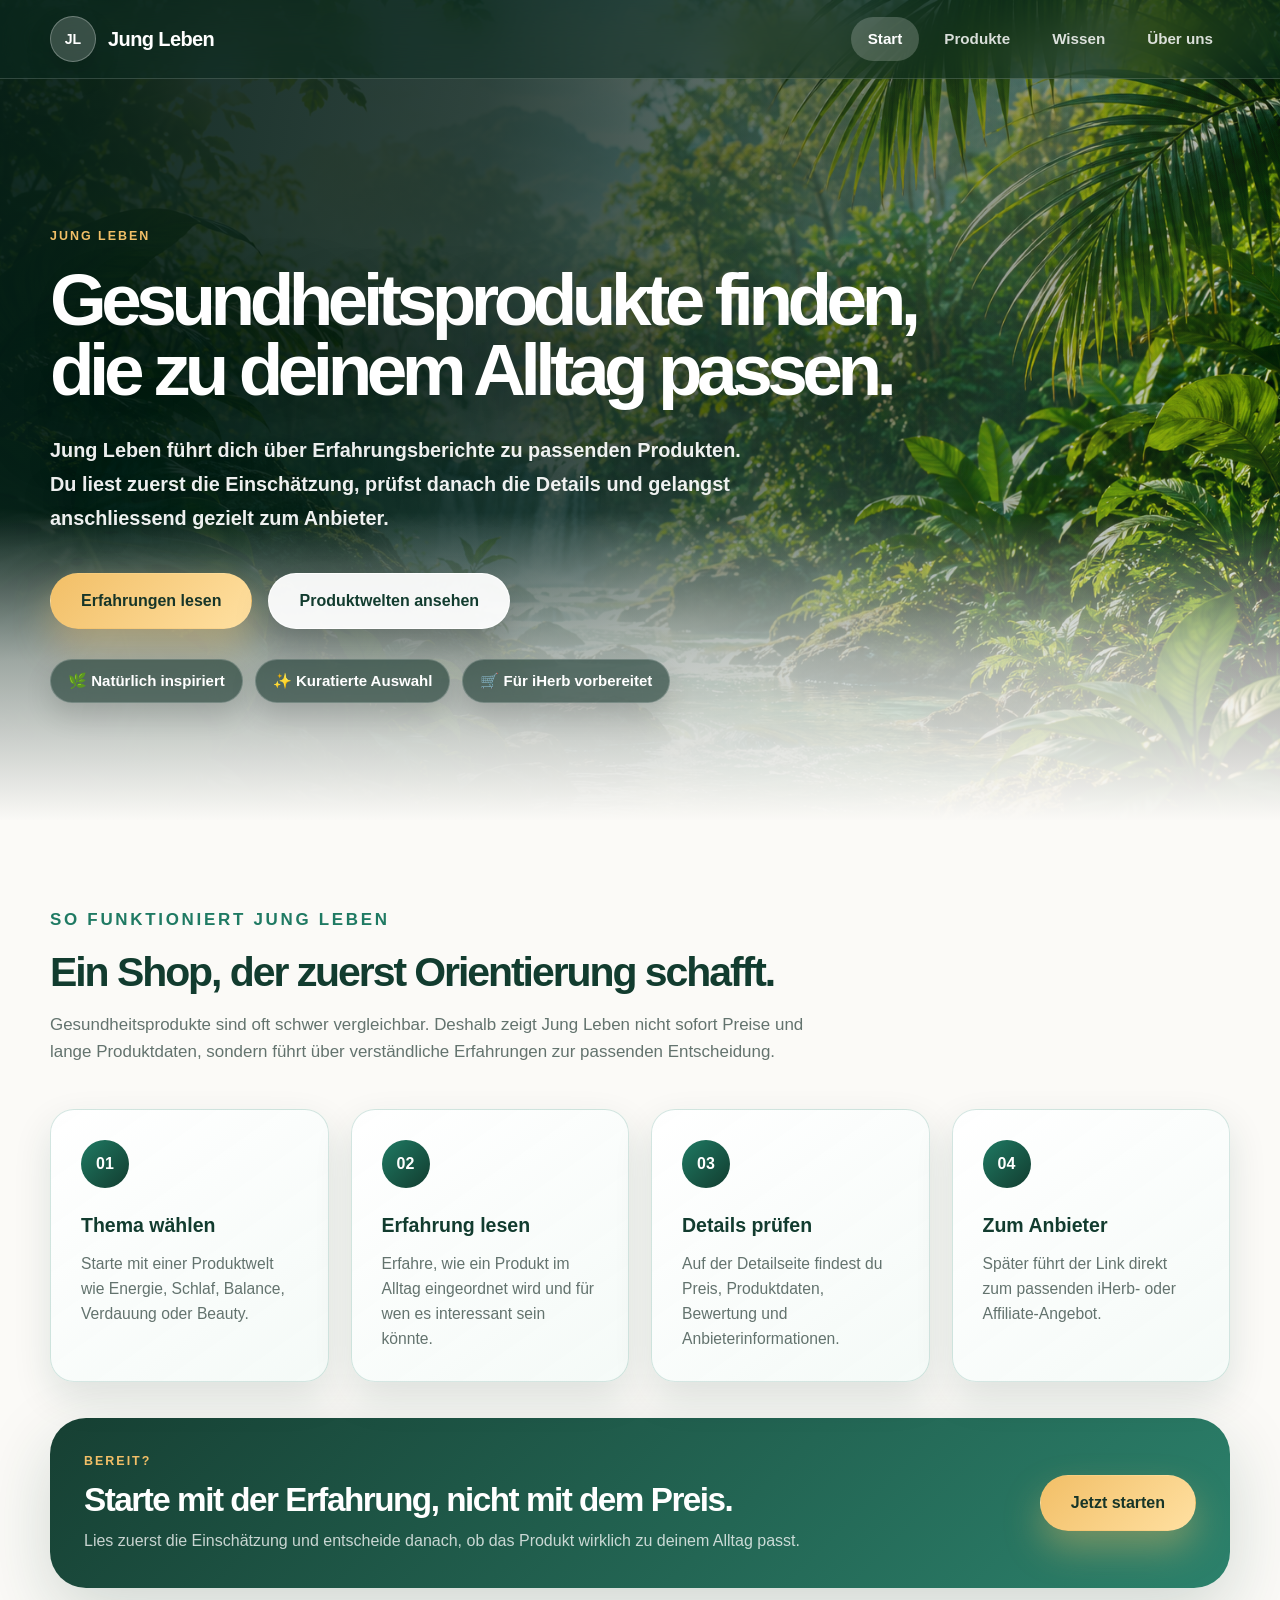
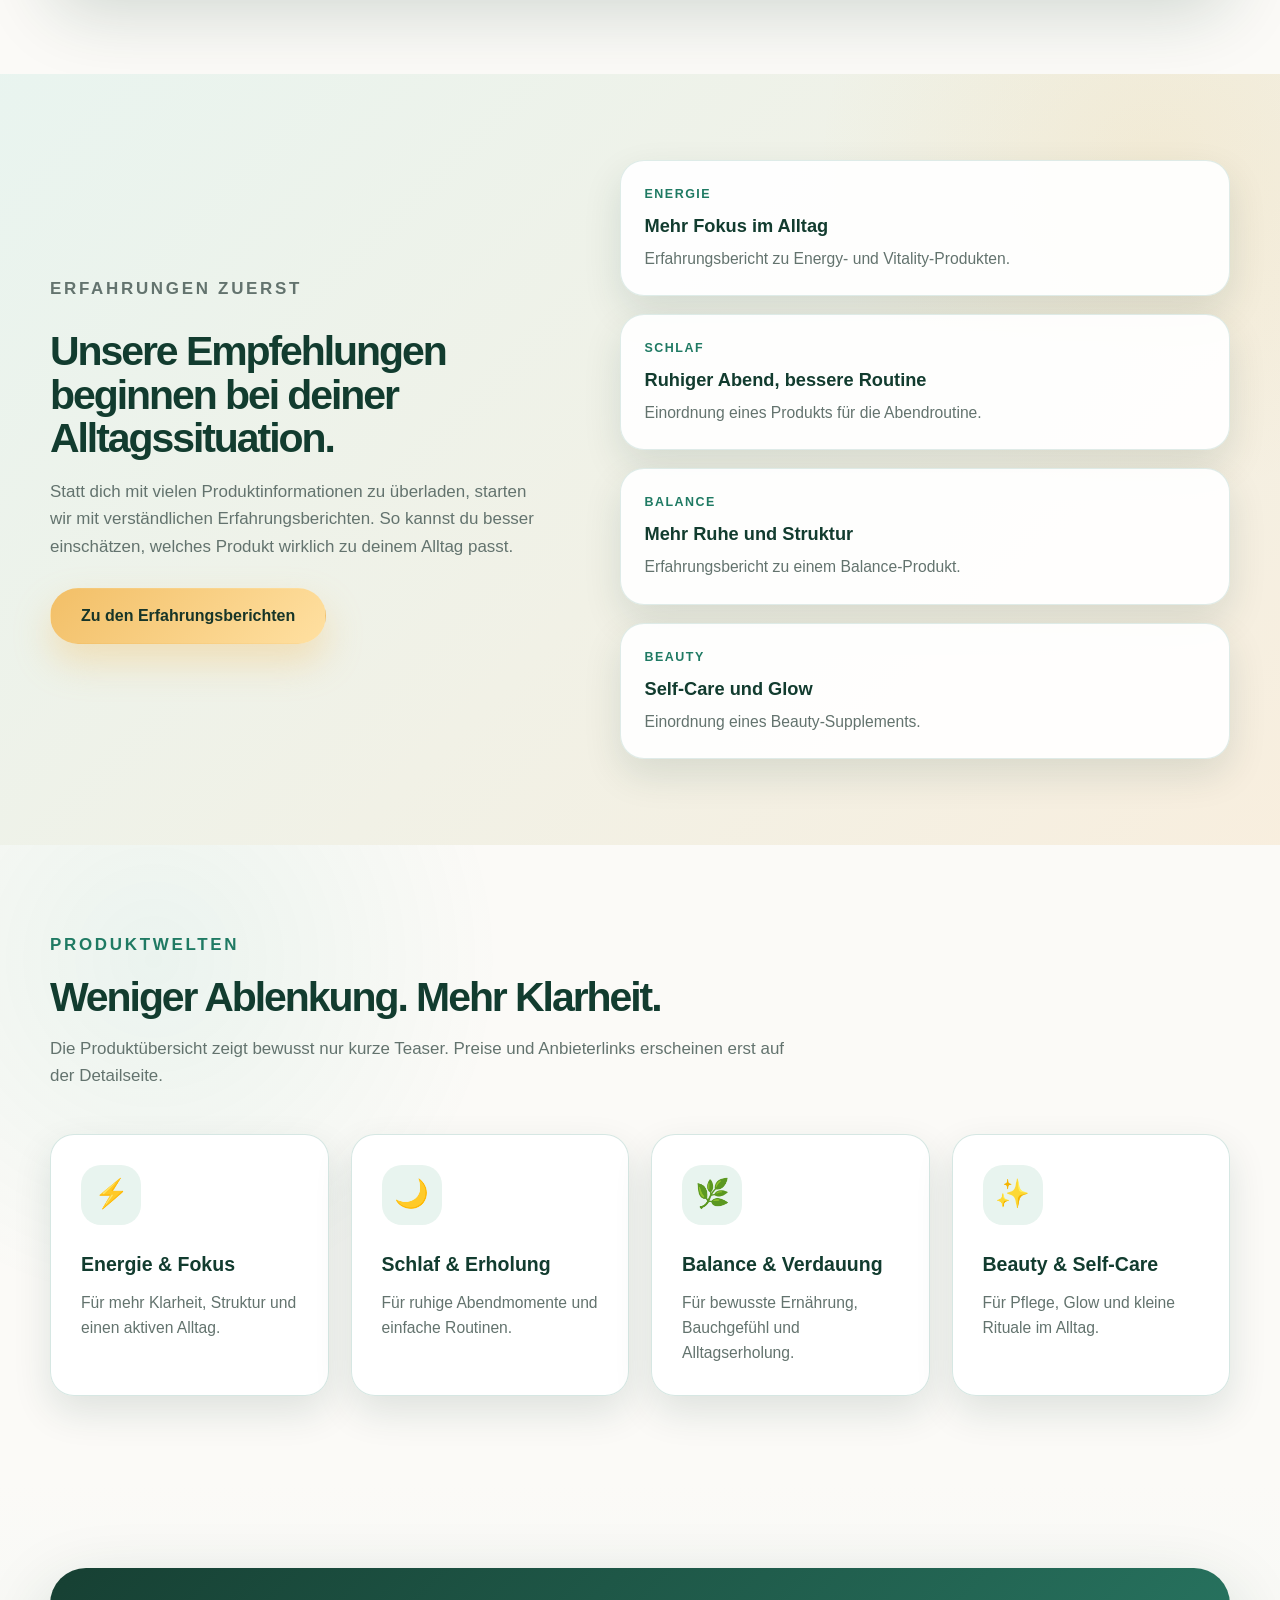
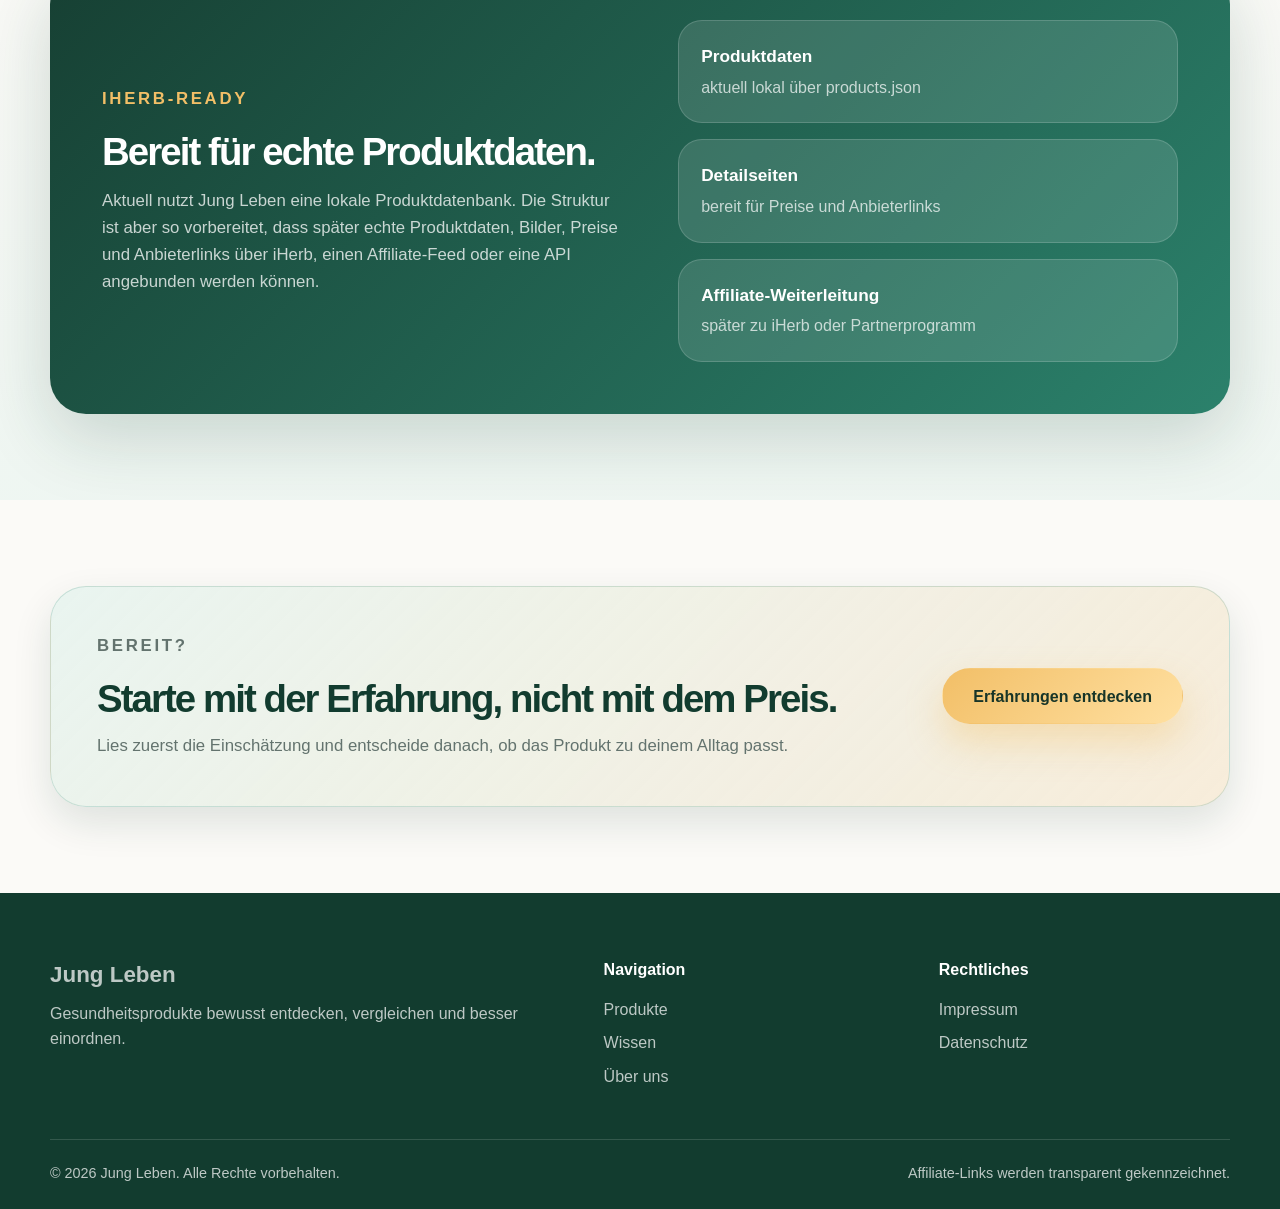
==== commit ecf6cbf1: "Release 0.3: Modified" ====
--- a/index.html
+++ b/index.html
@@ -3,8 +3,8 @@
 <head>
   <meta charset="UTF-8">
   <meta name="viewport" content="width=device-width, initial-scale=1.0">
-  <title>Jung Leben | Gesundheitsprodukte bewusst vergleichen</title>
-  <meta name="description" content="Jung Leben vergleicht ausgewählte Gesundheitsprodukte, Nahrungsergänzungen und Wellness-Angebote transparent und verständlich.">
+  <title>Jung Leben | Gesundheitsprodukte bewusst entdecken</title>
+  <meta name="description" content="Jung Leben führt dich über Erfahrungsberichte zu passenden Gesundheits-, Wellness- und Lifestyle-Produkten. Vorbereitet für eine spätere iHerb-Anbindung.">
   <link rel="stylesheet" href="styles.css">
 </head>
 
@@ -30,181 +30,214 @@
   </header>
 
   <main>
-    <section class="hero">
+    <section class="hero home-hero">
   <div class="hero-overlay"></div>
 
-  <div class="container hero-content">
+  <div class="container hero-content home-hero-content">
     <div class="hero-text">
       <p class="eyebrow">Jung Leben</p>
 
-      <h1>Gesundheitsprodukte entdecken, die zu deinem Alltag passen.</h1>
+      <h1>Gesundheitsprodukte finden, die zu deinem Alltag passen.</h1>
 
       <p class="hero-lead">
-        Ausgewählte Produkte für Energie, Balance, Schlaf und Wohlbefinden – verständlich erklärt,
-        schön präsentiert und mit klarem Fokus auf bewusste Kaufentscheidungen.
+        Jung Leben führt dich über Erfahrungsberichte zu passenden Produkten.
+        Du liest zuerst die Einschätzung, prüfst danach die Details und gelangst anschliessend gezielt zum Anbieter.
       </p>
 
       <div class="hero-actions">
-        <a href="produkte.html" class="btn btn-primary">Produkte entdecken</a>
-        <a href="#empfehlungen" class="btn btn-glass">Empfehlungen ansehen</a>
+        <a href="wissen.html" class="btn btn-primary">Erfahrungen lesen</a>
+        <a href="produkte.html" class="btn btn-light">Produktwelten ansehen</a>
       </div>
 
       <div class="hero-benefits">
         <span>🌿 Natürlich inspiriert</span>
-        <span>✨ Kuratiert statt überladen</span>
-        <span>💚 Für einen bewussten Alltag</span>
-      </div>
-    </div>
-
-    <div class="hero-shop-card">
-      <span class="shop-label">Empfohlen</span>
-      <h2>Daily Balance Auswahl</h2>
-      <p>
-        Produkte, Routinen und Inspirationen für Menschen, die mehr Energie,
-        Ruhe und Wohlbefinden in ihren Alltag bringen möchten.
-      </p>
-
-      <div class="shop-card-line">
-        <span>Fokus</span>
-        <strong>Vitalität & Balance</strong>
-      </div>
-
-      <div class="shop-card-line">
-        <span>Auswahl</span>
-        <strong>Kuratiert</strong>
-      </div>
-
-      <a href="produkte.html" class="shop-card-link">Jetzt entdecken</a>
+        <span>✨ Kuratierte Auswahl</span>
+        <span>🛒 Für iHerb vorbereitet</span>
+      </div>
     </div>
   </div>
 </section>
 
-    <section class="categories">
+    <section class="home-funnel-section">
+  <div class="container">
+    <div class="section-heading">
+      <p class="eyebrow">So funktioniert Jung Leben</p>
+      <h2>Ein Shop, der zuerst Orientierung schafft.</h2>
+      <p>
+        Gesundheitsprodukte sind oft schwer vergleichbar. Deshalb zeigt Jung Leben nicht sofort Preise und lange Produktdaten,
+        sondern führt über verständliche Erfahrungen zur passenden Entscheidung.
+      </p>
+    </div>
+
+    <div class="home-funnel-grid">
+      <article class="home-funnel-card">
+        <span>01</span>
+        <h3>Thema wählen</h3>
+        <p>
+          Starte mit einer Produktwelt wie Energie, Schlaf, Balance, Verdauung oder Beauty.
+        </p>
+      </article>
+
+      <article class="home-funnel-card">
+        <span>02</span>
+        <h3>Erfahrung lesen</h3>
+        <p>
+          Erfahre, wie ein Produkt im Alltag eingeordnet wird und für wen es interessant sein könnte.
+        </p>
+      </article>
+
+      <article class="home-funnel-card">
+        <span>03</span>
+        <h3>Details prüfen</h3>
+        <p>
+          Auf der Detailseite findest du Preis, Produktdaten, Bewertung und Anbieterinformationen.
+        </p>
+      </article>
+
+      <article class="home-funnel-card">
+        <span>04</span>
+        <h3>Zum Anbieter</h3>
+        <p>
+          Später führt der Link direkt zum passenden iHerb- oder Affiliate-Angebot.
+        </p>
+      </article>
+    </div>
+
+    <div class="home-funnel-cta">
+      <div>
+        <p class="eyebrow">Bereit?</p>
+        <h3>Starte mit der Erfahrung, nicht mit dem Preis.</h3>
+        <p>
+          Lies zuerst die Einschätzung und entscheide danach, ob das Produkt wirklich zu deinem Alltag passt.
+        </p>
+      </div>
+
+      <a href="wissen.html" class="btn btn-primary">Jetzt starten</a>
+    </div>
+  </div>
+</section>
+
+    <section class="home-experience-section">
+      <div class="container home-experience-grid">
+        <div>
+          <p class="eyebrow">Erfahrungen zuerst</p>
+          <h2>Unsere Empfehlungen beginnen bei deiner Alltagssituation.</h2>
+          <p>
+            Statt dich mit vielen Produktinformationen zu überladen, starten wir mit verständlichen Erfahrungsberichten.
+            So kannst du besser einschätzen, welches Produkt wirklich zu deinem Alltag passt.
+          </p>
+
+          <a href="wissen.html" class="btn btn-primary">Zu den Erfahrungsberichten</a>
+        </div>
+
+        <div class="experience-preview-list">
+          <a href="wissen.html#bericht-vitality" class="experience-preview-item">
+            <span>Energie</span>
+            <strong>Mehr Fokus im Alltag</strong>
+            <p>Erfahrungsbericht zu Energy- und Vitality-Produkten.</p>
+          </a>
+
+          <a href="wissen.html#bericht-night" class="experience-preview-item">
+            <span>Schlaf</span>
+            <strong>Ruhiger Abend, bessere Routine</strong>
+            <p>Einordnung eines Produkts für die Abendroutine.</p>
+          </a>
+
+          <a href="wissen.html#bericht-balance" class="experience-preview-item">
+            <span>Balance</span>
+            <strong>Mehr Ruhe und Struktur</strong>
+            <p>Erfahrungsbericht zu einem Balance-Produkt.</p>
+          </a>
+
+          <a href="wissen.html#bericht-beauty" class="experience-preview-item">
+            <span>Beauty</span>
+            <strong>Self-Care und Glow</strong>
+            <p>Einordnung eines Beauty-Supplements.</p>
+          </a>
+        </div>
+      </div>
+    </section>
+
+    <section class="home-products-preview-section">
       <div class="container">
         <div class="section-heading">
-          <p class="eyebrow">Kategorien</p>
-          <h2>Gesundheitsprodukte verständlich geordnet</h2>
-          <p>
-            Jung Leben fokussiert auf Themen, die viele Menschen im Alltag beschäftigen: Energie, Schlaf, Verdauung und allgemeines Wohlbefinden.
-          </p>
-        </div>
-
-        <div class="category-grid">
-          <article class="category-card">
-            <div class="category-icon">⚡</div>
+          <p class="eyebrow">Produktwelten</p>
+          <h2>Weniger Ablenkung. Mehr Klarheit.</h2>
+          <p>
+            Die Produktübersicht zeigt bewusst nur kurze Teaser. Preise und Anbieterlinks erscheinen erst auf der Detailseite.
+          </p>
+        </div>
+
+        <div class="home-product-world-grid">
+          <a href="produkte.html" class="home-product-world-card">
+            <div class="world-icon">⚡</div>
             <h3>Energie & Fokus</h3>
-            <p>Produkte rund um Konzentration, Leistungsfähigkeit und mentale Frische im Alltag.</p>
-          </article>
-
-          <article class="category-card">
-            <div class="category-icon">🌙</div>
+            <p>Für mehr Klarheit, Struktur und einen aktiven Alltag.</p>
+          </a>
+
+          <a href="produkte.html" class="home-product-world-card">
+            <div class="world-icon">🌙</div>
             <h3>Schlaf & Erholung</h3>
-            <p>Angebote, die Routinen, Entspannung und regenerative Phasen unterstützen können.</p>
-          </article>
-
-          <article class="category-card">
-            <div class="category-icon">🌿</div>
-            <h3>Verdauung & Balance</h3>
-            <p>Produkte mit Fokus auf Bauchgefühl, Ernährung und inneres Gleichgewicht.</p>
-          </article>
-
-          <article class="category-card">
-            <div class="category-icon">💚</div>
-            <h3>Allgemeines Wohlbefinden</h3>
-            <p>Ausgewählte Gesundheitsprodukte für einen bewussten und aktiven Lebensstil.</p>
-          </article>
-        </div>
-      </div>
-    </section>
-
-    <section class="featured-products" id="empfehlungen">
-      <div class="container">
-        <div class="section-heading">
-          <p class="eyebrow">Empfehlungen</p>
-          <h2>Ausgewählte Produktbereiche</h2>
-          <p>
-            Die folgenden Beispiele dienen als Platzhalter. Später kannst du echte Affiliate-Produkte von SellHealth oder anderen Anbietern einfügen.
-          </p>
-        </div>
-
-        <div class="product-grid">
-          <article class="product-card">
-            <div class="product-image product-image-one"></div>
-            <div class="product-content">
-              <span class="product-tag">Energie</span>
-              <h3>Daily Vitality Support</h3>
-              <p>Ein beispielhaftes Produkt für Menschen, die ihre tägliche Vitalität unterstützen möchten.</p>
-              <a href="#" class="product-link">Mehr anzeigen</a>
-            </div>
-          </article>
-
-          <article class="product-card">
-            <div class="product-image product-image-two"></div>
-            <div class="product-content">
-              <span class="product-tag">Schlaf</span>
-              <h3>Calm Night Routine</h3>
-              <p>Ein beispielhafter Produktbereich rund um Entspannung, Abendroutine und Erholung.</p>
-              <a href="#" class="product-link">Mehr anzeigen</a>
-            </div>
-          </article>
-
-          <article class="product-card">
-            <div class="product-image product-image-three"></div>
-            <div class="product-content">
-              <span class="product-tag">Balance</span>
-              <h3>Natural Balance Formula</h3>
-              <p>Ein Platzhalter für Produkte im Bereich Wohlbefinden, Balance und bewusster Alltag.</p>
-              <a href="#" class="product-link">Mehr anzeigen</a>
-            </div>
-          </article>
-        </div>
-      </div>
-    </section>
-
-<section class="trust-section">
-  <div class="container trust-grid">
-    <div>
-      <p class="eyebrow">Warum Jung Leben?</p>
-      <h2>Schön auswählen. Bewusst kaufen. Besser entscheiden.</h2>
-      <p>
-        Jung Leben verbindet eine hochwertige Produktpräsentation mit verständlicher Orientierung.
-        Die Seite soll inspirieren, Vertrauen schaffen und die Auswahl einfacher machen.
-      </p>
-    </div>
-
-    <div class="trust-list">
-      <div class="trust-item">
-        <strong>Kuratiert statt überladen</strong>
-        <span>Ausgewählte Themenwelten statt unübersichtlicher Produktmassen.</span>
-      </div>
-
-      <div class="trust-item">
-        <strong>Klare Produktlogik</strong>
-        <span>Produkte werden nach Alltagssituation, Kategorie und Nutzenversprechen eingeordnet.</span>
-      </div>
-
-      <div class="trust-item">
-        <strong>Transparente Empfehlungen</strong>
-        <span>Affiliate-Partnerschaften werden offen gekennzeichnet und sauber eingebunden.</span>
-      </div>
-    </div>
-  </div>
-</section>
-
-    <section class="newsletter-section">
-      <div class="container newsletter-box">
+            <p>Für ruhige Abendmomente und einfache Routinen.</p>
+          </a>
+
+          <a href="produkte.html" class="home-product-world-card">
+            <div class="world-icon">🌿</div>
+            <h3>Balance & Verdauung</h3>
+            <p>Für bewusste Ernährung, Bauchgefühl und Alltagserholung.</p>
+          </a>
+
+          <a href="produkte.html" class="home-product-world-card">
+            <div class="world-icon">✨</div>
+            <h3>Beauty & Self-Care</h3>
+            <p>Für Pflege, Glow und kleine Rituale im Alltag.</p>
+          </a>
+        </div>
+      </div>
+    </section>
+
+    <section class="home-data-section">
+      <div class="container home-data-box">
         <div>
-          <p class="eyebrow">Newsletter</p>
-          <h2>Erhalte neue Produkthinweise und Gesundheitstipps.</h2>
-          <p>
-            Später kann hier ein echter Newsletter angebunden werden. Aktuell ist das Formular nur als Prototyp vorgesehen.
-          </p>
-        </div>
-
-        <form class="newsletter-form">
-          <input type="email" placeholder="Deine E-Mail-Adresse" required>
-          <button type="submit" class="btn btn-primary">Anmelden</button>
-        </form>
+          <p class="eyebrow">iHerb-ready</p>
+          <h2>Bereit für echte Produktdaten.</h2>
+          <p>
+            Aktuell nutzt Jung Leben eine lokale Produktdatenbank. Die Struktur ist aber so vorbereitet,
+            dass später echte Produktdaten, Bilder, Preise und Anbieterlinks über iHerb, einen Affiliate-Feed
+            oder eine API angebunden werden können.
+          </p>
+        </div>
+
+        <div class="data-points">
+          <div>
+            <strong>Produktdaten</strong>
+            <span>aktuell lokal über products.json</span>
+          </div>
+
+          <div>
+            <strong>Detailseiten</strong>
+            <span>bereit für Preise und Anbieterlinks</span>
+          </div>
+
+          <div>
+            <strong>Affiliate-Weiterleitung</strong>
+            <span>später zu iHerb oder Partnerprogramm</span>
+          </div>
+        </div>
+      </div>
+    </section>
+
+    <section class="home-final-cta-section">
+      <div class="container home-final-cta-box">
+        <div>
+          <p class="eyebrow">Bereit?</p>
+          <h2>Starte mit der Erfahrung, nicht mit dem Preis.</h2>
+          <p>
+            Lies zuerst die Einschätzung und entscheide danach, ob das Produkt zu deinem Alltag passt.
+          </p>
+        </div>
+
+        <a href="wissen.html" class="btn btn-primary">Erfahrungen entdecken</a>
       </div>
     </section>
   </main>
@@ -233,12 +266,8 @@
     </div>
 
     <div class="container footer-bottom">
-      <p>
-        © 2026 Jung Leben. Alle Rechte vorbehalten.
-      </p>
-      <p>
-        Diese Website ersetzt keine medizinische Beratung.
-      </p>
+      <p>© 2026 Jung Leben. Alle Rechte vorbehalten.</p>
+      <p>Affiliate-Links werden transparent gekennzeichnet.</p>
     </div>
   </footer>
 
--- a/styles.css
+++ b/styles.css
@@ -1804,4 +1804,1483 @@
   background:
     linear-gradient(135deg, rgba(11, 43, 33, 0.68), rgba(242, 191, 103, 0.16)),
     url("img/jungle-hero.png");
+}
+.products-error {
+  grid-column: 1 / -1;
+  padding: 34px;
+  border: 1px solid var(--border);
+  border-radius: var(--radius-lg);
+  background: rgba(255, 255, 255, 0.96);
+  box-shadow: var(--shadow-card);
+}
+
+.products-error h3 {
+  margin-bottom: 10px;
+  color: var(--green-dark);
+  font-size: 1.4rem;
+}
+
+.products-error p {
+  color: var(--muted);
+}
+/* Optimierte Produktübersicht */
+
+.compact-product-card {
+  min-height: auto;
+}
+
+.compact-product-content {
+  padding: 26px;
+}
+
+.compact-product-content h3 {
+  margin: 12px 0 10px;
+}
+
+.product-teaser {
+  min-height: 76px;
+  margin-bottom: 22px;
+  color: var(--muted);
+}
+
+.compact-product-card .product-cta {
+  margin-top: 0;
+}
+
+.compact-product-card .product-meta,
+.compact-product-card .product-price-row,
+.compact-product-card .product-rating,
+.compact-product-card .product-topline {
+  display: none;
+}
+
+/* Produktdetailseite */
+
+.product-detail-section {
+  padding: 86px 0;
+  background: var(--cream);
+}
+
+.product-detail-grid {
+  display: grid;
+  grid-template-columns: 0.95fr 1.05fr;
+  gap: 36px;
+  align-items: stretch;
+  margin-bottom: 46px;
+}
+
+.product-detail-image {
+  position: relative;
+  min-height: 620px;
+  border-radius: var(--radius-lg);
+  background-size: cover;
+  background-position: center;
+  box-shadow: var(--shadow-card);
+  overflow: hidden;
+}
+
+.product-detail-card {
+  padding: 42px;
+  border: 1px solid var(--border);
+  border-radius: var(--radius-lg);
+  background: rgba(255, 255, 255, 0.97);
+  box-shadow: var(--shadow-card);
+}
+
+.product-detail-card h2 {
+  margin: 16px 0 16px;
+  color: var(--green-dark);
+  font-size: clamp(2.2rem, 3.6vw, 4rem);
+  line-height: 1.02;
+  letter-spacing: -0.06em;
+}
+
+.product-detail-lead {
+  margin-bottom: 28px;
+  color: var(--muted);
+  font-size: 1.08rem;
+}
+
+.product-detail-price {
+  display: flex;
+  align-items: end;
+  justify-content: space-between;
+  gap: 24px;
+  margin-bottom: 28px;
+  padding: 26px;
+  border-radius: var(--radius-md);
+  background:
+    linear-gradient(135deg, rgba(232, 244, 239, 0.96), rgba(246, 231, 207, 0.70));
+  border: 1px solid rgba(31, 122, 99, 0.14);
+}
+
+.product-detail-price span {
+  color: var(--muted);
+  font-weight: 800;
+}
+
+.product-detail-price strong {
+  color: var(--green-dark);
+  font-size: 2rem;
+  line-height: 1;
+}
+
+.detail-meta-list {
+  margin-bottom: 28px;
+}
+
+.product-detail-actions {
+  display: grid;
+  gap: 14px;
+}
+
+.detail-secondary-link {
+  min-height: 48px;
+  display: flex;
+  align-items: center;
+  justify-content: center;
+  border-radius: 999px;
+  border: 1px solid var(--border);
+  color: var(--green-dark);
+  font-weight: 900;
+  transition: 0.22s ease;
+}
+
+.detail-secondary-link:hover {
+  background: var(--green-soft);
+}
+
+.product-detail-text {
+  max-width: 920px;
+  padding: 42px;
+  border: 1px solid var(--border);
+  border-radius: var(--radius-lg);
+  background: rgba(255, 255, 255, 0.97);
+  box-shadow: var(--shadow-card);
+}
+
+.product-detail-text .eyebrow {
+  color: var(--green-main);
+}
+
+.product-detail-text h2 {
+  margin-bottom: 16px;
+  color: var(--green-dark);
+  font-size: clamp(2rem, 3vw, 3.2rem);
+  line-height: 1.08;
+  letter-spacing: -0.05em;
+}
+
+.product-detail-text p {
+  color: var(--muted);
+  font-size: 1.05rem;
+}
+
+/* Responsive Produktdetailseite */
+
+@media (max-width: 1020px) {
+  .product-detail-grid {
+    grid-template-columns: 1fr;
+  }
+
+  .product-detail-image {
+    min-height: 420px;
+  }
+}
+
+@media (max-width: 760px) {
+  .product-detail-section {
+    padding: 62px 0;
+  }
+
+  .product-detail-card,
+  .product-detail-text {
+    padding: 28px;
+    border-radius: 28px;
+  }
+
+  .product-detail-image {
+    min-height: 340px;
+    border-radius: 28px;
+  }
+
+  .product-detail-price {
+    align-items: flex-start;
+    flex-direction: column;
+  }
+}
+/* Neue Wissen-Seite / Erfahrungs-Funnel */
+
+.experience-intro-section {
+  padding: 86px 0;
+  background: var(--cream);
+}
+
+.experience-intro-grid {
+  display: grid;
+  grid-template-columns: 0.85fr 1.15fr;
+  gap: 70px;
+  align-items: start;
+}
+
+.experience-intro-grid h2 {
+  color: var(--green-dark);
+  font-size: clamp(2.1rem, 3.2vw, 3.35rem);
+  line-height: 1.06;
+  letter-spacing: -0.05em;
+}
+
+.experience-flow {
+  display: grid;
+  grid-template-columns: repeat(3, 1fr);
+  gap: 18px;
+}
+
+.flow-step {
+  padding: 26px;
+  border: 1px solid var(--border);
+  border-radius: var(--radius-md);
+  background: rgba(255, 255, 255, 0.96);
+  box-shadow: var(--shadow-card);
+}
+
+.flow-step span {
+  width: 44px;
+  height: 44px;
+  display: grid;
+  place-items: center;
+  margin-bottom: 18px;
+  border-radius: 50%;
+  background: linear-gradient(135deg, var(--green-main), var(--green-dark));
+  color: var(--white);
+  font-weight: 900;
+}
+
+.flow-step strong {
+  display: block;
+  margin-bottom: 8px;
+  color: var(--green-dark);
+  font-size: 1.08rem;
+}
+
+.flow-step p {
+  color: var(--muted);
+  font-size: 0.96rem;
+}
+
+.experience-section {
+  padding: 86px 0;
+  background:
+    radial-gradient(circle at 88% 8%, rgba(242, 191, 103, 0.13), transparent 25%),
+    linear-gradient(180deg, rgba(255, 255, 255, 0), rgba(232, 244, 239, 0.62));
+}
+
+.experience-grid {
+  display: grid;
+  grid-template-columns: 1.25fr 1fr 1fr;
+  gap: 26px;
+}
+
+.experience-card {
+  display: flex;
+  flex-direction: column;
+  border: 1px solid var(--border);
+  border-radius: var(--radius-lg);
+  background: rgba(255, 255, 255, 0.96);
+  box-shadow: var(--shadow-card);
+  overflow: hidden;
+  transition: 0.24s ease;
+}
+
+.experience-card:hover {
+  transform: translateY(-8px);
+  box-shadow: 0 26px 56px rgba(18, 60, 47, 0.16);
+}
+
+.experience-card-featured {
+  grid-row: span 1;
+}
+
+.experience-image {
+  min-height: 245px;
+  background-size: cover;
+  background-position: center;
+}
+
+.experience-image-energy {
+  background:
+    linear-gradient(135deg, rgba(31, 122, 99, 0.62), rgba(31, 122, 99, 0.08)),
+    url("img/jungle-hero.png");
+}
+
+.experience-image-sleep {
+  background:
+    linear-gradient(135deg, rgba(11, 43, 33, 0.72), rgba(11, 43, 33, 0.08)),
+    url("img/jungle-hero.png");
+}
+
+.experience-image-balance {
+  background:
+    linear-gradient(135deg, rgba(242, 191, 103, 0.72), rgba(31, 122, 99, 0.10)),
+    url("img/jungle-hero.png");
+}
+
+.experience-image-beauty {
+  background:
+    linear-gradient(135deg, rgba(242, 191, 103, 0.70), rgba(31, 122, 99, 0.12)),
+    url("img/jungle-hero.png");
+}
+
+.experience-content {
+  padding: 28px;
+}
+
+.experience-meta {
+  display: flex;
+  flex-wrap: wrap;
+  gap: 10px;
+  margin-bottom: 16px;
+}
+
+.experience-meta span {
+  display: inline-flex;
+  align-items: center;
+  min-height: 30px;
+  padding: 0 11px;
+  border-radius: 999px;
+  background: var(--green-soft);
+  color: var(--green-dark);
+  font-size: 0.76rem;
+  font-weight: 900;
+}
+
+.experience-content h3 {
+  margin-bottom: 12px;
+  color: var(--green-dark);
+  font-size: 1.42rem;
+  line-height: 1.18;
+}
+
+.experience-content p {
+  margin-bottom: 22px;
+  color: var(--muted);
+}
+
+.experience-highlight {
+  display: grid;
+  gap: 4px;
+  margin-bottom: 20px;
+  padding: 16px;
+  border-radius: var(--radius-sm);
+  background:
+    linear-gradient(135deg, rgba(232, 244, 239, 0.96), rgba(246, 231, 207, 0.62));
+  border: 1px solid rgba(31, 122, 99, 0.12);
+}
+
+.experience-highlight strong {
+  color: var(--green-dark);
+  font-size: 0.92rem;
+}
+
+.experience-highlight span {
+  color: var(--muted);
+}
+
+.article-topline {
+  display: flex;
+  flex-wrap: wrap;
+  gap: 10px;
+  margin-bottom: 18px;
+}
+
+.article-date {
+  display: inline-flex;
+  align-items: center;
+  min-height: 31px;
+  padding: 0 13px;
+  border-radius: 999px;
+  background: rgba(242, 191, 103, 0.20);
+  color: var(--green-dark);
+  font-size: 0.76rem;
+  font-weight: 900;
+  text-transform: uppercase;
+  letter-spacing: 0.08em;
+}
+
+.article-lead {
+  font-size: 1.1rem;
+}
+
+.article-insight-grid {
+  display: grid;
+  grid-template-columns: repeat(2, 1fr);
+  gap: 18px;
+  margin: 30px 0;
+}
+
+.article-insight-grid > div {
+  padding: 24px;
+  border-radius: var(--radius-md);
+  background:
+    linear-gradient(135deg, rgba(232, 244, 239, 0.96), rgba(246, 231, 207, 0.62));
+  border: 1px solid rgba(31, 122, 99, 0.12);
+}
+
+.article-insight-grid strong {
+  display: block;
+  margin-bottom: 8px;
+  color: var(--green-dark);
+  font-size: 1.05rem;
+}
+
+.article-insight-grid p {
+  margin-bottom: 0;
+}
+
+.article-actions {
+  display: flex;
+  flex-wrap: wrap;
+  gap: 14px;
+  margin-top: 28px;
+}
+
+.article-actions .detail-secondary-link {
+  padding: 0 24px;
+}
+
+.experience-cta-section {
+  padding: 86px 0;
+  background: var(--cream);
+}
+
+.experience-cta-box {
+  display: grid;
+  grid-template-columns: 1fr auto;
+  align-items: center;
+  gap: 42px;
+  padding: 46px;
+  border-radius: var(--radius-lg);
+  background:
+    linear-gradient(135deg, rgba(18, 60, 47, 0.98), rgba(31, 122, 99, 0.94));
+  color: var(--white);
+  box-shadow: var(--shadow-soft);
+}
+
+.experience-cta-box h2 {
+  margin-bottom: 14px;
+  color: var(--white);
+  font-size: clamp(2rem, 3vw, 3.2rem);
+  line-height: 1.08;
+  letter-spacing: -0.05em;
+}
+
+.experience-cta-box .eyebrow {
+  color: var(--gold);
+}
+
+.experience-cta-box p {
+  max-width: 760px;
+  color: rgba(255, 255, 255, 0.76);
+}
+
+@media (max-width: 1020px) {
+  .experience-intro-grid,
+  .experience-cta-box {
+    grid-template-columns: 1fr;
+  }
+
+  .experience-flow {
+    grid-template-columns: 1fr;
+  }
+
+  .experience-grid {
+    grid-template-columns: 1fr;
+  }
+
+  .article-insight-grid {
+    grid-template-columns: 1fr;
+  }
+
+  .experience-cta-box .btn {
+    justify-self: start;
+  }
+}
+
+@media (max-width: 760px) {
+  .experience-intro-section,
+  .experience-section,
+  .experience-cta-section {
+    padding: 62px 0;
+  }
+
+  .experience-content {
+    padding: 24px;
+  }
+
+  .experience-cta-box {
+    padding: 30px;
+    border-radius: 28px;
+  }
+
+  .article-actions {
+    flex-direction: column;
+    align-items: stretch;
+  }
+}
+/* Optimierte Startseite */
+
+.home-hero {
+  min-height: 960px;
+}
+
+.home-hero::before {
+  background-image: url("img/jungle-hero.png");
+  background-position: center 42%;
+  filter: saturate(1.28) contrast(1.08) brightness(1.05);
+  transform: scale(1.03);
+}
+
+.home-hero .hero-overlay {
+  background:
+    linear-gradient(
+      90deg,
+      rgba(5, 30, 23, 0.90) 0%,
+      rgba(5, 30, 23, 0.76) 35%,
+      rgba(5, 30, 23, 0.34) 68%,
+      rgba(5, 30, 23, 0.06) 100%
+    ),
+    radial-gradient(circle at 78% 20%, rgba(242, 191, 103, 0.25), transparent 28%),
+    radial-gradient(circle at 18% 82%, rgba(46, 169, 133, 0.34), transparent 36%);
+}
+
+.home-hero-content {
+  grid-template-columns: minmax(0, 1fr) 410px;
+}
+
+.home-hero h1 {
+  max-width: 920px;
+}
+
+.home-shop-card {
+  margin-bottom: 90px;
+}
+
+.home-funnel-section {
+  padding: 86px 0;
+  background: var(--cream);
+}
+
+.home-funnel-grid {
+  display: grid;
+  grid-template-columns: repeat(4, 1fr);
+  gap: 22px;
+}
+
+.home-funnel-card {
+  position: relative;
+  min-height: 255px;
+  padding: 30px;
+  border: 1px solid var(--border);
+  border-radius: var(--radius-md);
+  background:
+    linear-gradient(145deg, rgba(255, 255, 255, 0.97), rgba(244, 250, 247, 0.94));
+  box-shadow: var(--shadow-card);
+  transition: 0.24s ease;
+  overflow: hidden;
+}
+
+.home-funnel-card:hover {
+  transform: translateY(-8px);
+  box-shadow: 0 26px 56px rgba(18, 60, 47, 0.16);
+}
+
+.home-funnel-card span {
+  width: 48px;
+  height: 48px;
+  display: grid;
+  place-items: center;
+  margin-bottom: 22px;
+  border-radius: 50%;
+  background: linear-gradient(135deg, var(--green-main), var(--green-dark));
+  color: var(--white);
+  font-weight: 900;
+}
+
+.home-funnel-card h3 {
+  margin-bottom: 10px;
+  color: var(--green-dark);
+  font-size: 1.22rem;
+}
+
+.home-funnel-card p {
+  color: var(--muted);
+  font-size: 0.98rem;
+}
+
+.home-experience-section {
+  padding: 86px 0;
+  background:
+    radial-gradient(circle at 90% 12%, rgba(242, 191, 103, 0.13), transparent 25%),
+    linear-gradient(135deg, rgba(232, 244, 239, 0.96), rgba(246, 231, 207, 0.62));
+}
+
+.home-experience-grid {
+  display: grid;
+  grid-template-columns: 0.9fr 1.1fr;
+  gap: 70px;
+  align-items: center;
+}
+
+.home-experience-grid h2 {
+  margin-bottom: 18px;
+  color: var(--green-dark);
+  font-size: clamp(2.1rem, 3.2vw, 3.35rem);
+  line-height: 1.06;
+  letter-spacing: -0.05em;
+}
+
+.home-experience-grid p {
+  margin-bottom: 28px;
+  color: var(--muted);
+  font-size: 1.06rem;
+}
+
+.experience-preview-list {
+  display: grid;
+  gap: 18px;
+}
+
+.experience-preview-item {
+  display: grid;
+  gap: 6px;
+  padding: 24px;
+  border: 1px solid rgba(31, 122, 99, 0.14);
+  border-radius: var(--radius-md);
+  background: rgba(255, 255, 255, 0.90);
+  box-shadow: var(--shadow-card);
+  transition: 0.24s ease;
+}
+
+.experience-preview-item:hover {
+  transform: translateY(-5px);
+  box-shadow: 0 22px 48px rgba(18, 60, 47, 0.14);
+}
+
+.experience-preview-item span {
+  color: var(--green-main);
+  font-size: 0.78rem;
+  font-weight: 900;
+  letter-spacing: 0.12em;
+  text-transform: uppercase;
+}
+
+.experience-preview-item strong {
+  color: var(--green-dark);
+  font-size: 1.14rem;
+}
+
+.experience-preview-item p {
+  margin: 0;
+  color: var(--muted);
+  font-size: 0.98rem;
+}
+
+.home-products-preview-section {
+  padding: 86px 0;
+  background:
+    radial-gradient(circle at 12% 18%, rgba(46, 169, 133, 0.08), transparent 28%),
+    var(--cream);
+}
+
+.home-product-world-grid {
+  display: grid;
+  grid-template-columns: repeat(4, 1fr);
+  gap: 22px;
+}
+
+.home-product-world-card {
+  min-height: 250px;
+  padding: 30px;
+  border: 1px solid var(--border);
+  border-radius: var(--radius-md);
+  background: rgba(255, 255, 255, 0.96);
+  box-shadow: var(--shadow-card);
+  transition: 0.24s ease;
+}
+
+.home-product-world-card:hover {
+  transform: translateY(-8px);
+  box-shadow: 0 26px 56px rgba(18, 60, 47, 0.16);
+}
+
+.world-icon {
+  width: 60px;
+  height: 60px;
+  display: grid;
+  place-items: center;
+  margin-bottom: 24px;
+  border-radius: 20px;
+  background: var(--green-soft);
+  font-size: 1.75rem;
+}
+
+.home-product-world-card h3 {
+  margin-bottom: 10px;
+  color: var(--green-dark);
+  font-size: 1.22rem;
+}
+
+.home-product-world-card p {
+  color: var(--muted);
+  font-size: 0.98rem;
+}
+
+.home-data-section {
+  padding: 86px 0;
+  background:
+    linear-gradient(180deg, rgba(255, 255, 255, 0), rgba(232, 244, 239, 0.66));
+}
+
+.home-data-box {
+  display: grid;
+  grid-template-columns: 1fr 0.95fr;
+  align-items: center;
+  gap: 50px;
+  padding: 52px;
+  border-radius: var(--radius-lg);
+  background:
+    linear-gradient(135deg, rgba(18, 60, 47, 0.98), rgba(31, 122, 99, 0.94));
+  color: var(--white);
+  box-shadow: var(--shadow-soft);
+}
+
+.home-data-box h2 {
+  margin-bottom: 16px;
+  color: var(--white);
+  font-size: clamp(2rem, 3vw, 3.2rem);
+  line-height: 1.08;
+  letter-spacing: -0.05em;
+}
+
+.home-data-box .eyebrow {
+  color: var(--gold);
+}
+
+.home-data-box p {
+  color: rgba(255, 255, 255, 0.76);
+  font-size: 1.05rem;
+}
+
+.data-points {
+  display: grid;
+  gap: 16px;
+}
+
+.data-points div {
+  padding: 22px;
+  border-radius: var(--radius-md);
+  background: rgba(255, 255, 255, 0.12);
+  border: 1px solid rgba(255, 255, 255, 0.16);
+}
+
+.data-points strong {
+  display: block;
+  margin-bottom: 4px;
+  color: var(--white);
+  font-size: 1.08rem;
+}
+
+.data-points span {
+  color: rgba(255, 255, 255, 0.72);
+}
+
+.home-final-cta-section {
+  padding: 86px 0;
+  background: var(--cream);
+}
+
+.home-final-cta-box {
+  display: grid;
+  grid-template-columns: 1fr auto;
+  align-items: center;
+  gap: 42px;
+  padding: 46px;
+  border-radius: var(--radius-lg);
+  background:
+    linear-gradient(135deg, rgba(232, 244, 239, 0.96), rgba(246, 231, 207, 0.72));
+  border: 1px solid var(--border);
+  box-shadow: var(--shadow-card);
+}
+
+.home-final-cta-box h2 {
+  margin-bottom: 14px;
+  color: var(--green-dark);
+  font-size: clamp(2rem, 3vw, 3.2rem);
+  line-height: 1.08;
+  letter-spacing: -0.05em;
+}
+
+.home-final-cta-box p {
+  color: var(--muted);
+  font-size: 1.05rem;
+}
+
+@media (max-width: 1020px) {
+  .home-hero {
+    min-height: auto;
+    padding: 170px 0 120px;
+  }
+
+  .home-hero-content,
+  .home-experience-grid,
+  .home-data-box,
+  .home-final-cta-box {
+    grid-template-columns: 1fr;
+  }
+
+  .home-shop-card {
+    max-width: 540px;
+    margin-bottom: 0;
+  }
+
+  .home-funnel-grid,
+  .home-product-world-grid {
+    grid-template-columns: repeat(2, 1fr);
+  }
+
+  .home-final-cta-box .btn {
+    justify-self: start;
+  }
+}
+
+@media (max-width: 760px) {
+  .home-hero {
+    padding: 140px 0 95px;
+  }
+
+  .home-hero h1 {
+    font-size: 3.05rem;
+  }
+
+  .home-funnel-section,
+  .home-experience-section,
+  .home-products-preview-section,
+  .home-data-section,
+  .home-final-cta-section {
+    padding: 62px 0;
+  }
+
+  .home-funnel-grid,
+  .home-product-world-grid {
+    grid-template-columns: 1fr;
+  }
+
+  .home-data-box,
+  .home-final-cta-box {
+    padding: 30px;
+    border-radius: 28px;
+  }
+}
+/* Startseite final optimiert */
+
+.home-hero {
+  min-height: 900px;
+}
+
+.home-hero::before {
+  background-image: url("img/jungle-hero.png");
+  background-position: center 45%;
+  filter: saturate(1.22) contrast(1.08) brightness(1.02);
+  transform: scale(1.025);
+}
+
+.home-hero .hero-overlay {
+  background:
+    linear-gradient(
+      90deg,
+      rgba(5, 30, 23, 0.94) 0%,
+      rgba(5, 30, 23, 0.82) 34%,
+      rgba(5, 30, 23, 0.42) 66%,
+      rgba(5, 30, 23, 0.12) 100%
+    ),
+    linear-gradient(
+      to bottom,
+      rgba(5, 30, 23, 0.28),
+      rgba(5, 30, 23, 0.10) 48%,
+      rgba(251, 250, 247, 0.16) 100%
+    ),
+    radial-gradient(circle at 78% 18%, rgba(242, 191, 103, 0.20), transparent 28%),
+    radial-gradient(circle at 18% 82%, rgba(46, 169, 133, 0.30), transparent 36%);
+}
+
+.home-hero-content {
+  grid-template-columns: minmax(0, 1fr) 400px;
+  gap: 76px;
+}
+
+.home-hero .hero-text {
+  max-width: 850px;
+}
+
+.home-hero h1 {
+  max-width: 900px;
+  font-size: clamp(3.2rem, 5.7vw, 6.25rem);
+  line-height: 0.96;
+  letter-spacing: -0.075em;
+}
+
+.home-hero .hero-lead {
+  max-width: 720px;
+  color: rgba(255, 255, 255, 0.93);
+  font-weight: 600;
+}
+
+.home-hero .hero-actions {
+  gap: 16px;
+}
+
+.btn-light {
+  min-height: 56px;
+  display: inline-flex;
+  align-items: center;
+  justify-content: center;
+  padding: 0 30px;
+  border-radius: 999px;
+  background: rgba(255, 255, 255, 0.94);
+  color: var(--green-dark);
+  border: 1px solid rgba(255, 255, 255, 0.86);
+  font-weight: 900;
+  box-shadow: 0 18px 36px rgba(0, 0, 0, 0.18);
+  transition: 0.22s ease;
+}
+
+.btn-light:hover {
+  transform: translateY(-3px);
+  background: var(--white);
+  box-shadow: 0 24px 48px rgba(0, 0, 0, 0.22);
+}
+
+.home-hero .hero-benefits span {
+  color: var(--white);
+  background: rgba(7, 39, 30, 0.54);
+  border-color: rgba(255, 255, 255, 0.20);
+  box-shadow: 0 12px 28px rgba(0, 0, 0, 0.14);
+}
+
+/* Neue rechte Hero-Karte */
+
+.home-path-card {
+  align-self: end;
+  margin-bottom: 78px;
+  padding: 32px;
+  border-radius: 34px;
+  background: rgba(255, 255, 255, 0.94);
+  border: 1px solid rgba(255, 255, 255, 0.86);
+  backdrop-filter: blur(20px);
+  box-shadow: 0 32px 90px rgba(0, 0, 0, 0.26);
+}
+
+.home-path-label {
+  display: inline-flex;
+  margin-bottom: 18px;
+  padding: 7px 14px;
+  border-radius: 999px;
+  background: var(--green-soft);
+  color: var(--green-dark);
+  font-size: 0.76rem;
+  font-weight: 900;
+  text-transform: uppercase;
+  letter-spacing: 0.09em;
+}
+
+.home-path-card h2 {
+  margin-bottom: 12px;
+  color: var(--green-dark);
+  font-size: 1.72rem;
+  line-height: 1.13;
+  letter-spacing: -0.035em;
+}
+
+.home-path-card p {
+  margin-bottom: 24px;
+  color: var(--muted);
+}
+
+.home-path-steps {
+  display: grid;
+  gap: 12px;
+  margin-bottom: 24px;
+}
+
+.home-path-steps div {
+  display: grid;
+  grid-template-columns: 42px 1fr;
+  align-items: center;
+  gap: 14px;
+  padding: 13px;
+  border-radius: 18px;
+  background: rgba(232, 244, 239, 0.78);
+  border: 1px solid rgba(31, 122, 99, 0.10);
+}
+
+.home-path-steps span {
+  width: 34px;
+  height: 34px;
+  display: grid;
+  place-items: center;
+  border-radius: 50%;
+  background: linear-gradient(135deg, var(--green-main), var(--green-dark));
+  color: var(--white);
+  font-size: 0.78rem;
+  font-weight: 900;
+}
+
+.home-path-steps strong {
+  color: var(--green-dark);
+  font-size: 0.98rem;
+}
+
+.home-path-button {
+  min-height: 52px;
+  display: flex;
+  align-items: center;
+  justify-content: center;
+  border-radius: 999px;
+  background: linear-gradient(135deg, var(--green-main), var(--green-dark));
+  color: var(--white);
+  font-weight: 900;
+  transition: 0.22s ease;
+}
+
+.home-path-button:hover {
+  transform: translateY(-2px);
+  box-shadow: 0 18px 34px rgba(31, 122, 99, 0.30);
+}
+
+/* Restliche Startseite */
+
+.home-funnel-section {
+  padding: 86px 0;
+  background: var(--cream);
+}
+
+.home-funnel-grid {
+  display: grid;
+  grid-template-columns: repeat(4, 1fr);
+  gap: 22px;
+}
+
+.home-funnel-card {
+  min-height: 255px;
+  padding: 30px;
+  border: 1px solid var(--border);
+  border-radius: var(--radius-md);
+  background:
+    linear-gradient(145deg, rgba(255, 255, 255, 0.98), rgba(244, 250, 247, 0.94));
+  box-shadow: var(--shadow-card);
+  transition: 0.24s ease;
+}
+
+.home-funnel-card:hover {
+  transform: translateY(-8px);
+  box-shadow: 0 26px 56px rgba(18, 60, 47, 0.16);
+}
+
+.home-funnel-card span {
+  width: 48px;
+  height: 48px;
+  display: grid;
+  place-items: center;
+  margin-bottom: 22px;
+  border-radius: 50%;
+  background: linear-gradient(135deg, var(--green-main), var(--green-dark));
+  color: var(--white);
+  font-weight: 900;
+}
+
+.home-funnel-card h3 {
+  margin-bottom: 10px;
+  color: var(--green-dark);
+  font-size: 1.22rem;
+}
+
+.home-funnel-card p {
+  color: var(--muted);
+  font-size: 0.98rem;
+}
+
+.home-experience-section {
+  padding: 86px 0;
+  background:
+    radial-gradient(circle at 90% 12%, rgba(242, 191, 103, 0.13), transparent 25%),
+    linear-gradient(135deg, rgba(232, 244, 239, 0.96), rgba(246, 231, 207, 0.62));
+}
+
+.home-experience-grid {
+  display: grid;
+  grid-template-columns: 0.9fr 1.1fr;
+  gap: 70px;
+  align-items: center;
+}
+
+.home-experience-grid h2 {
+  margin-bottom: 18px;
+  color: var(--green-dark);
+  font-size: clamp(2.1rem, 3.2vw, 3.35rem);
+  line-height: 1.06;
+  letter-spacing: -0.05em;
+}
+
+.home-experience-grid p {
+  margin-bottom: 28px;
+  color: var(--muted);
+  font-size: 1.06rem;
+}
+
+.experience-preview-list {
+  display: grid;
+  gap: 18px;
+}
+
+.experience-preview-item {
+  display: grid;
+  gap: 6px;
+  padding: 24px;
+  border: 1px solid rgba(31, 122, 99, 0.14);
+  border-radius: var(--radius-md);
+  background: rgba(255, 255, 255, 0.92);
+  box-shadow: var(--shadow-card);
+  transition: 0.24s ease;
+}
+
+.experience-preview-item:hover {
+  transform: translateY(-5px);
+  box-shadow: 0 22px 48px rgba(18, 60, 47, 0.14);
+}
+
+.experience-preview-item span {
+  color: var(--green-main);
+  font-size: 0.78rem;
+  font-weight: 900;
+  letter-spacing: 0.12em;
+  text-transform: uppercase;
+}
+
+.experience-preview-item strong {
+  color: var(--green-dark);
+  font-size: 1.14rem;
+}
+
+.experience-preview-item p {
+  margin: 0;
+  color: var(--muted);
+  font-size: 0.98rem;
+}
+
+.home-products-preview-section {
+  padding: 86px 0;
+  background:
+    radial-gradient(circle at 12% 18%, rgba(46, 169, 133, 0.08), transparent 28%),
+    var(--cream);
+}
+
+.home-product-world-grid {
+  display: grid;
+  grid-template-columns: repeat(4, 1fr);
+  gap: 22px;
+}
+
+.home-product-world-card {
+  min-height: 250px;
+  padding: 30px;
+  border: 1px solid var(--border);
+  border-radius: var(--radius-md);
+  background: rgba(255, 255, 255, 0.96);
+  box-shadow: var(--shadow-card);
+  transition: 0.24s ease;
+}
+
+.home-product-world-card:hover {
+  transform: translateY(-8px);
+  box-shadow: 0 26px 56px rgba(18, 60, 47, 0.16);
+}
+
+.world-icon {
+  width: 60px;
+  height: 60px;
+  display: grid;
+  place-items: center;
+  margin-bottom: 24px;
+  border-radius: 20px;
+  background: var(--green-soft);
+  font-size: 1.75rem;
+}
+
+.home-product-world-card h3 {
+  margin-bottom: 10px;
+  color: var(--green-dark);
+  font-size: 1.22rem;
+}
+
+.home-product-world-card p {
+  color: var(--muted);
+  font-size: 0.98rem;
+}
+
+.home-data-section {
+  padding: 86px 0;
+  background:
+    linear-gradient(180deg, rgba(255, 255, 255, 0), rgba(232, 244, 239, 0.66));
+}
+
+.home-data-box {
+  display: grid;
+  grid-template-columns: 1fr 0.95fr;
+  align-items: center;
+  gap: 50px;
+  padding: 52px;
+  border-radius: var(--radius-lg);
+  background:
+    linear-gradient(135deg, rgba(18, 60, 47, 0.98), rgba(31, 122, 99, 0.94));
+  color: var(--white);
+  box-shadow: var(--shadow-soft);
+}
+
+.home-data-box h2 {
+  margin-bottom: 16px;
+  color: var(--white);
+  font-size: clamp(2rem, 3vw, 3.2rem);
+  line-height: 1.08;
+  letter-spacing: -0.05em;
+}
+
+.home-data-box .eyebrow {
+  color: var(--gold);
+}
+
+.home-data-box p {
+  color: rgba(255, 255, 255, 0.76);
+  font-size: 1.05rem;
+}
+
+.data-points {
+  display: grid;
+  gap: 16px;
+}
+
+.data-points div {
+  padding: 22px;
+  border-radius: var(--radius-md);
+  background: rgba(255, 255, 255, 0.12);
+  border: 1px solid rgba(255, 255, 255, 0.16);
+}
+
+.data-points strong {
+  display: block;
+  margin-bottom: 4px;
+  color: var(--white);
+  font-size: 1.08rem;
+}
+
+.data-points span {
+  color: rgba(255, 255, 255, 0.72);
+}
+
+.home-final-cta-section {
+  padding: 86px 0;
+  background: var(--cream);
+}
+
+.home-final-cta-box {
+  display: grid;
+  grid-template-columns: 1fr auto;
+  align-items: center;
+  gap: 42px;
+  padding: 46px;
+  border-radius: var(--radius-lg);
+  background:
+    linear-gradient(135deg, rgba(232, 244, 239, 0.96), rgba(246, 231, 207, 0.72));
+  border: 1px solid var(--border);
+  box-shadow: var(--shadow-card);
+}
+
+.home-final-cta-box h2 {
+  margin-bottom: 14px;
+  color: var(--green-dark);
+  font-size: clamp(2rem, 3vw, 3.2rem);
+  line-height: 1.08;
+  letter-spacing: -0.05em;
+}
+
+.home-final-cta-box p {
+  color: var(--muted);
+  font-size: 1.05rem;
+}
+
+@media (max-width: 1020px) {
+  .home-hero {
+    min-height: auto;
+    padding: 165px 0 120px;
+  }
+
+  .home-hero-content,
+  .home-experience-grid,
+  .home-data-box,
+  .home-final-cta-box {
+    grid-template-columns: 1fr;
+  }
+
+  .home-path-card {
+    max-width: 540px;
+    margin-bottom: 0;
+  }
+
+  .home-funnel-grid,
+  .home-product-world-grid {
+    grid-template-columns: repeat(2, 1fr);
+  }
+
+  .home-final-cta-box .btn {
+    justify-self: start;
+  }
+}
+
+@media (max-width: 760px) {
+  .home-hero {
+    padding: 140px 0 95px;
+  }
+
+  .home-hero h1 {
+    font-size: 3rem;
+  }
+
+  .home-funnel-section,
+  .home-experience-section,
+  .home-products-preview-section,
+  .home-data-section,
+  .home-final-cta-section {
+    padding: 62px 0;
+  }
+
+  .home-funnel-grid,
+  .home-product-world-grid {
+    grid-template-columns: 1fr;
+  }
+
+  .home-data-box,
+  .home-final-cta-box {
+    padding: 30px;
+    border-radius: 28px;
+  }
+}
+/* Startseite ohne rechte Hero-Kachel */
+
+.home-hero {
+  min-height: 820px;
+}
+
+.home-hero-content {
+  grid-template-columns: minmax(0, 900px);
+  justify-content: start;
+}
+
+.home-hero .hero-text {
+  max-width: 900px;
+}
+
+.home-hero h1 {
+  max-width: 920px;
+}
+
+.home-path-card {
+  display: none;
+}
+
+/* CTA im Bereich "So funktioniert Jung Leben" */
+
+.home-funnel-cta {
+  margin-top: 36px;
+  display: grid;
+  grid-template-columns: 1fr auto;
+  align-items: center;
+  gap: 36px;
+  padding: 34px;
+  border-radius: var(--radius-lg);
+  background:
+    linear-gradient(135deg, rgba(18, 60, 47, 0.98), rgba(31, 122, 99, 0.94));
+  color: var(--white);
+  box-shadow: var(--shadow-soft);
+}
+
+.home-funnel-cta .eyebrow {
+  color: var(--gold);
+  margin-bottom: 10px;
+}
+
+.home-funnel-cta h3 {
+  margin-bottom: 10px;
+  color: var(--white);
+  font-size: clamp(1.7rem, 2.6vw, 2.6rem);
+  line-height: 1.08;
+  letter-spacing: -0.045em;
+}
+
+.home-funnel-cta p {
+  max-width: 720px;
+  color: rgba(255, 255, 255, 0.76);
+}
+
+.home-funnel-cta .btn-primary {
+  white-space: nowrap;
+}
+
+/* Hero etwas ruhiger, damit kein leerer Bereich entsteht */
+
+.home-hero .hero-overlay {
+  background:
+    linear-gradient(
+      90deg,
+      rgba(5, 30, 23, 0.94) 0%,
+      rgba(5, 30, 23, 0.80) 38%,
+      rgba(5, 30, 23, 0.40) 72%,
+      rgba(5, 30, 23, 0.14) 100%
+    ),
+    linear-gradient(
+      to bottom,
+      rgba(5, 30, 23, 0.20),
+      rgba(5, 30, 23, 0.08) 48%,
+      rgba(251, 250, 247, 0.16) 100%
+    ),
+    radial-gradient(circle at 78% 18%, rgba(242, 191, 103, 0.18), transparent 28%),
+    radial-gradient(circle at 18% 82%, rgba(46, 169, 133, 0.28), transparent 36%);
+}
+
+@media (max-width: 1020px) {
+  .home-hero-content {
+    grid-template-columns: 1fr;
+  }
+
+  .home-funnel-cta {
+    grid-template-columns: 1fr;
+  }
+
+  .home-funnel-cta .btn {
+    justify-self: start;
+  }
+}
+
+@media (max-width: 760px) {
+  .home-hero {
+    min-height: auto;
+    padding: 140px 0 95px;
+  }
+
+  .home-funnel-cta {
+    padding: 30px;
+    border-radius: 28px;
+  }
+
+  .home-funnel-cta .btn {
+    width: 100%;
+  }
 }
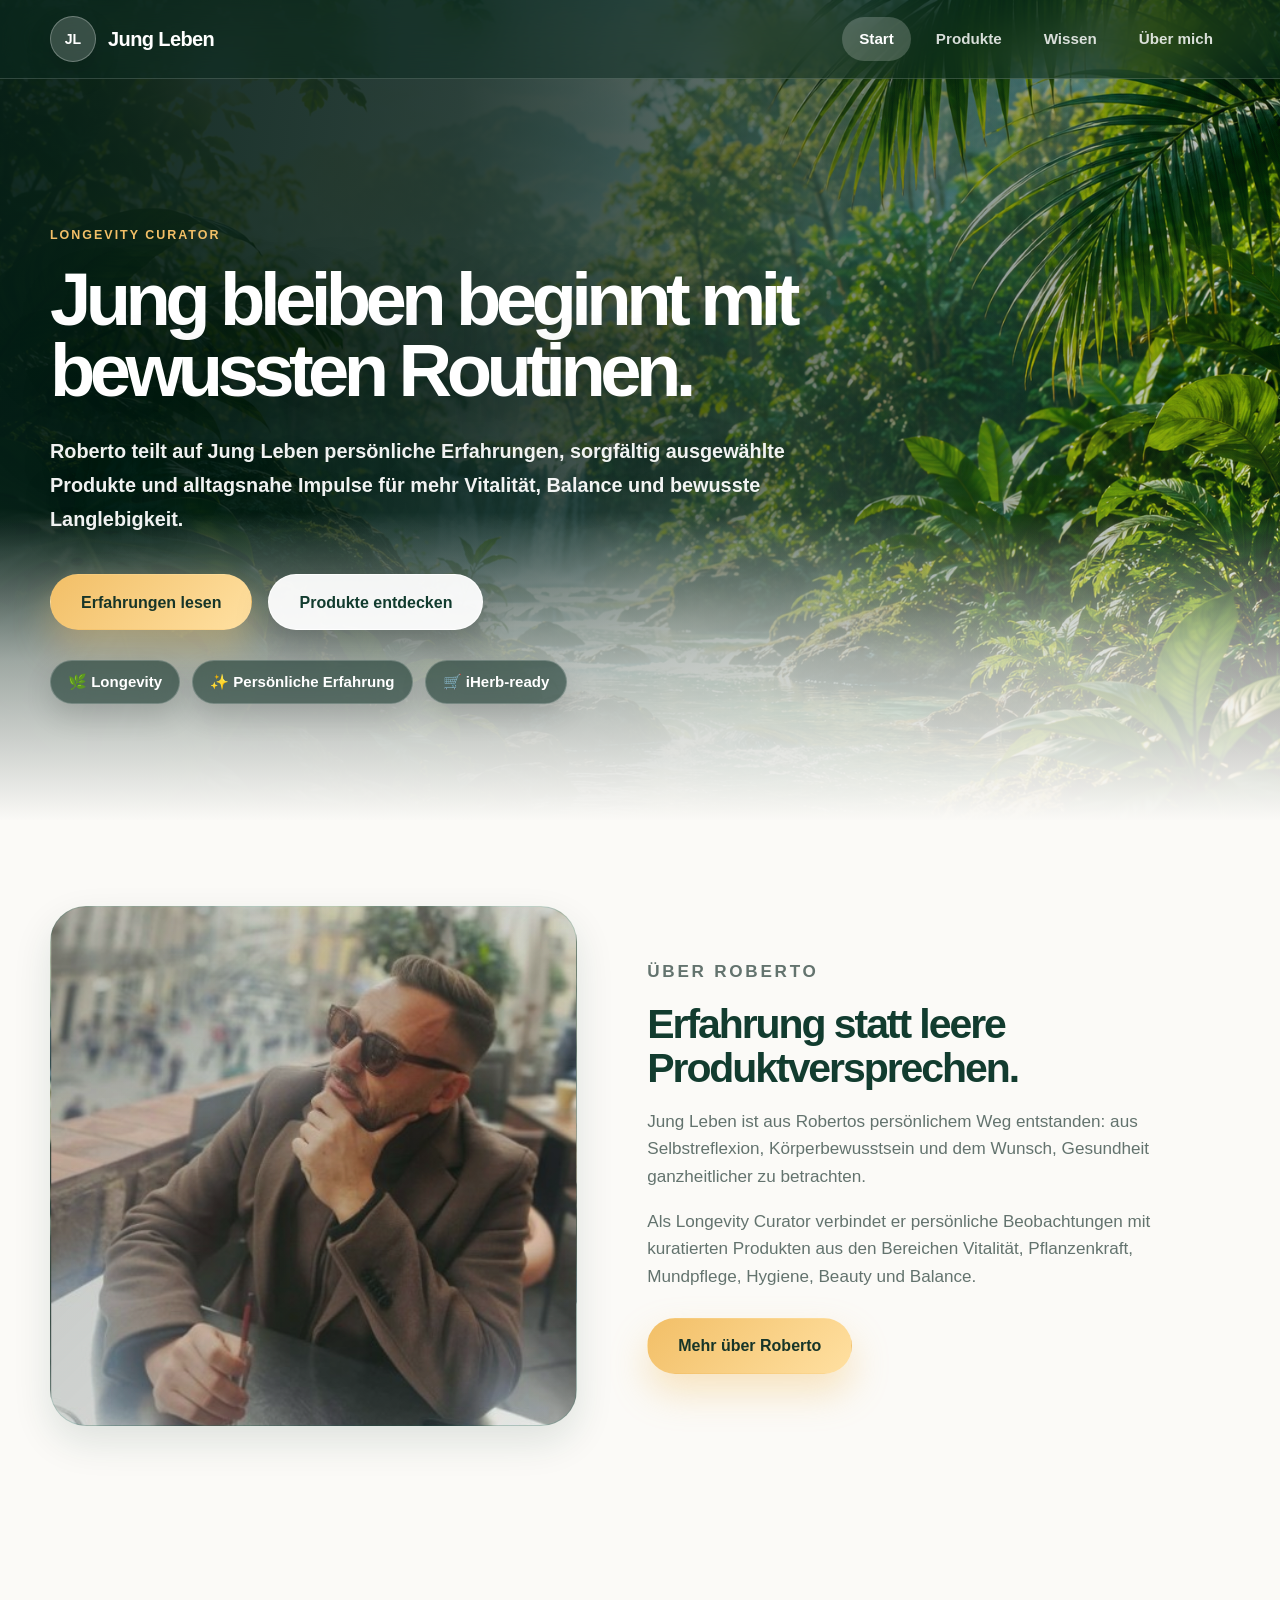
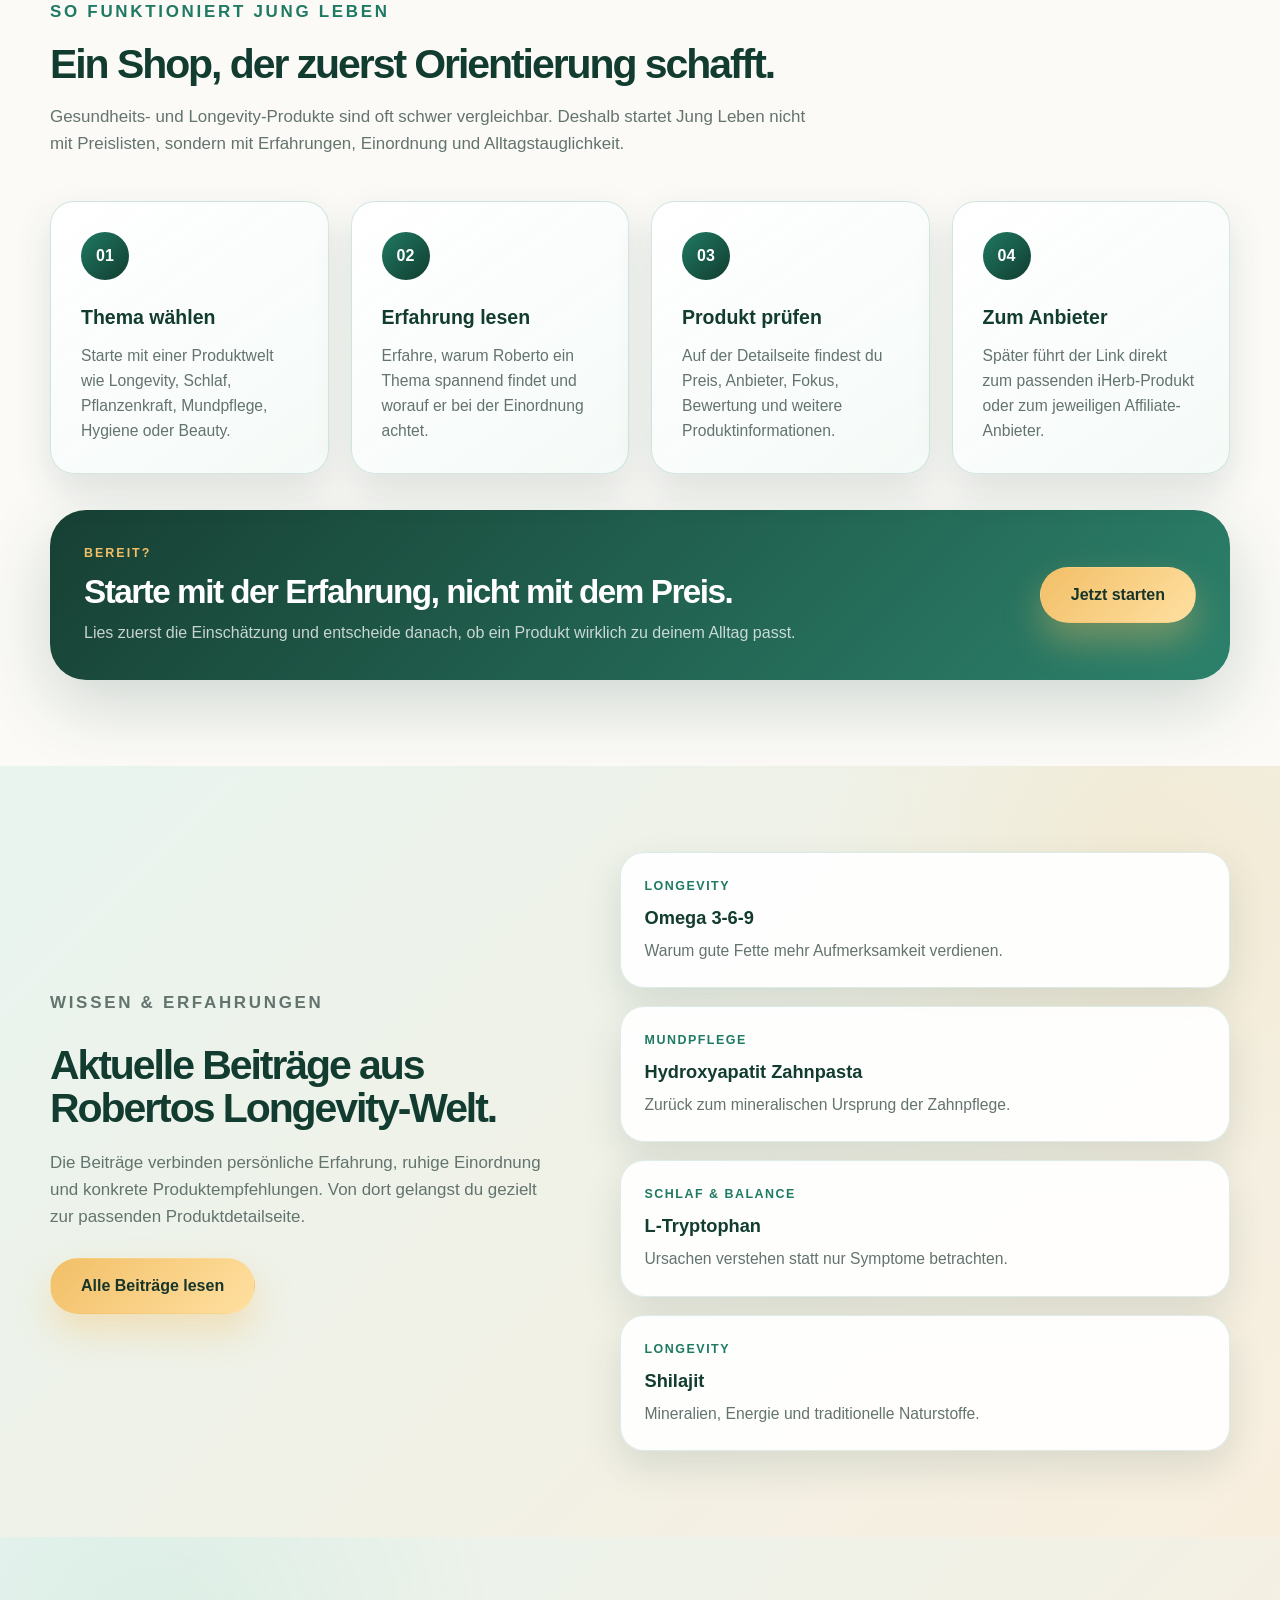
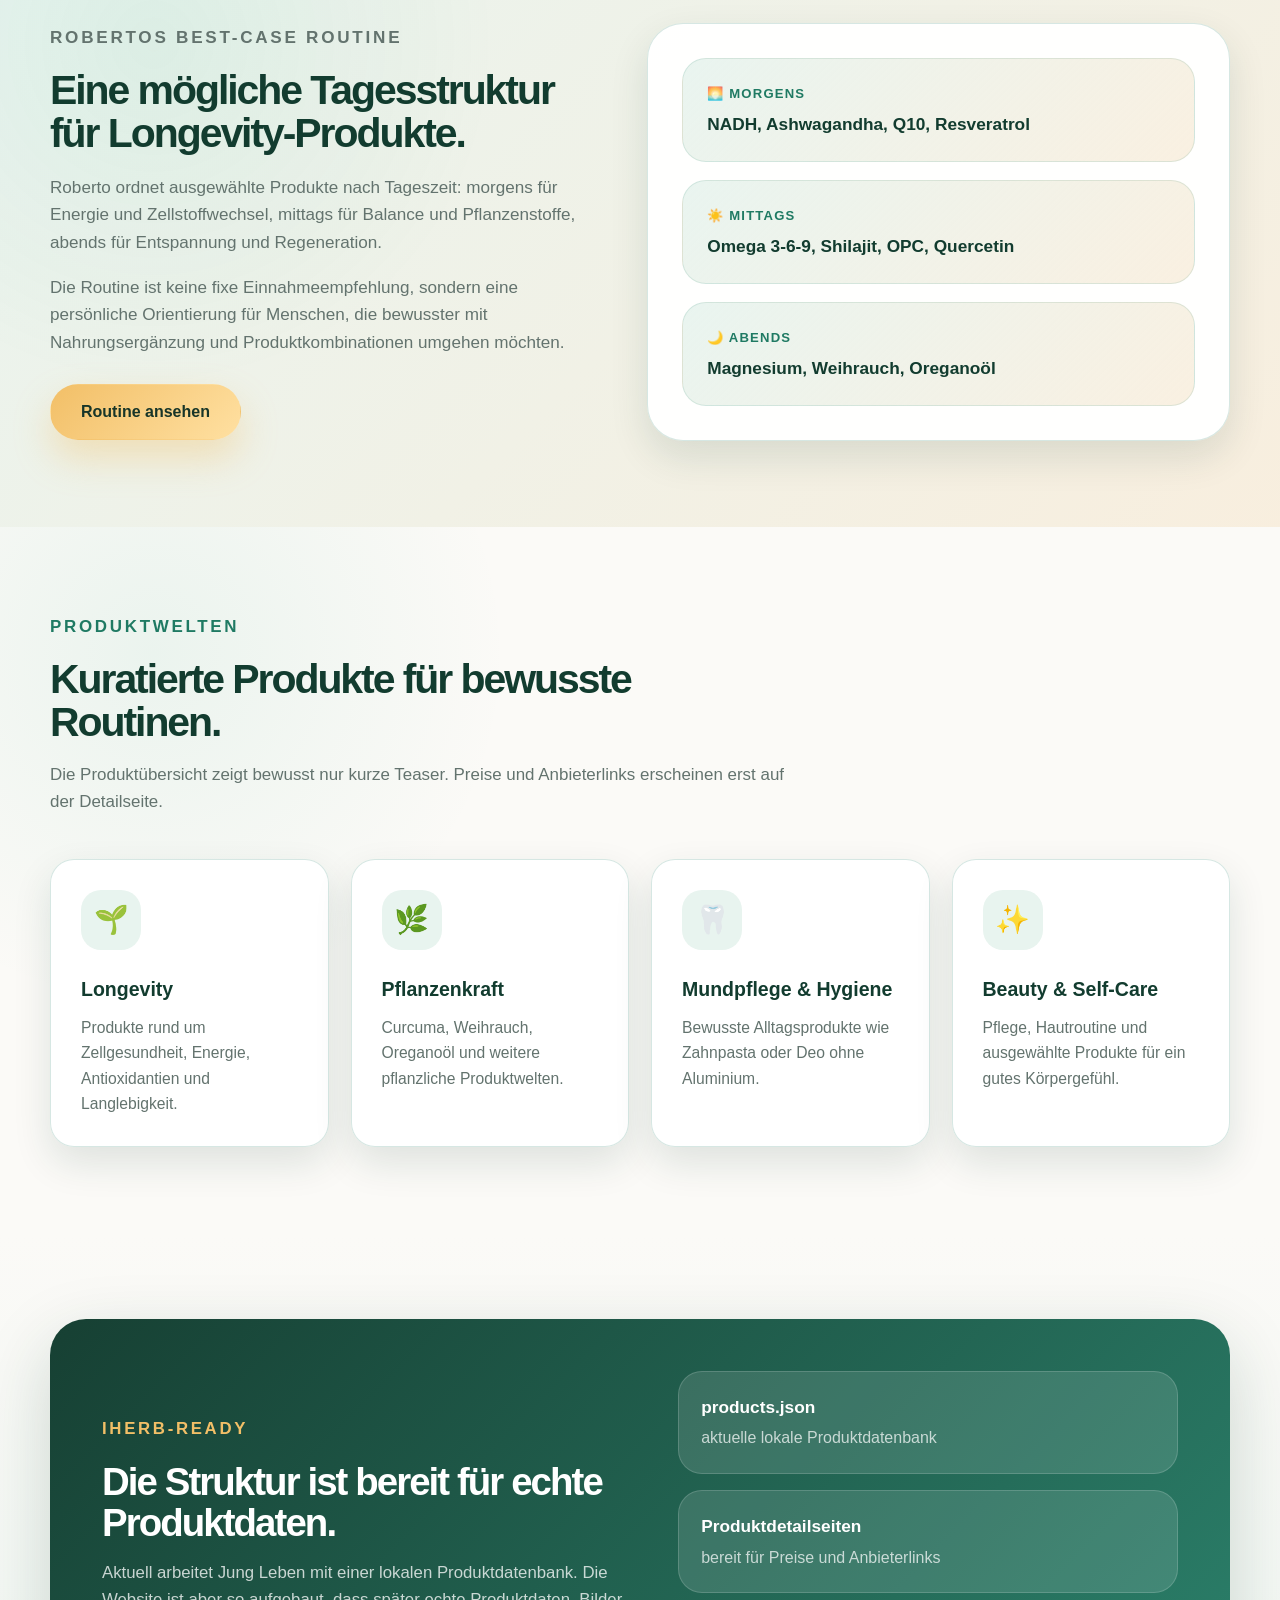
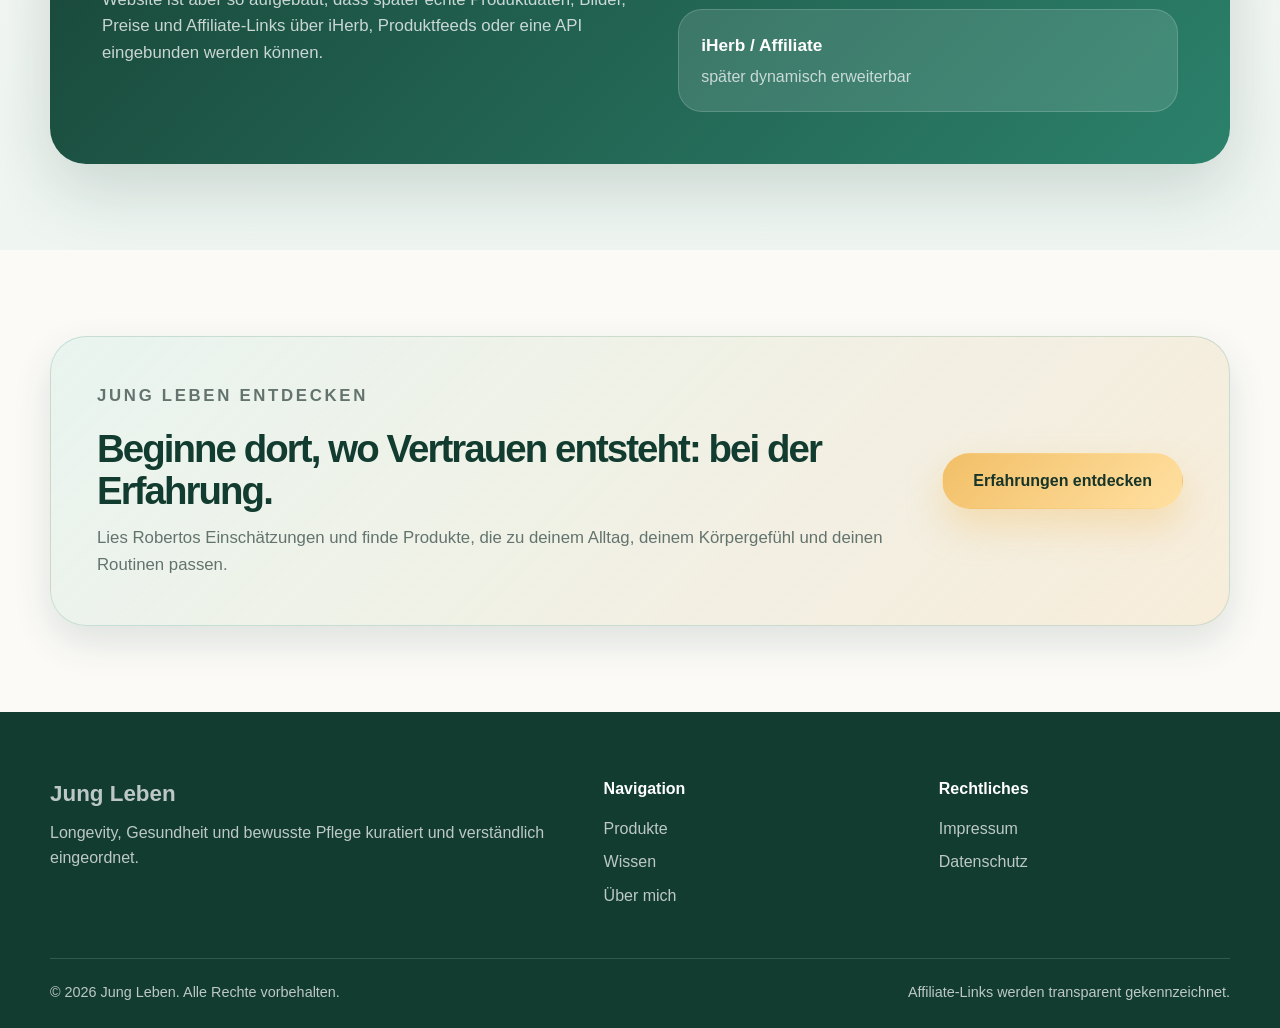
==== commit df4d8e77: "Release 1.0: First Stable Version" ====
--- a/index.html
+++ b/index.html
@@ -3,8 +3,8 @@
 <head>
   <meta charset="UTF-8">
   <meta name="viewport" content="width=device-width, initial-scale=1.0">
-  <title>Jung Leben | Gesundheitsprodukte bewusst entdecken</title>
-  <meta name="description" content="Jung Leben führt dich über Erfahrungsberichte zu passenden Gesundheits-, Wellness- und Lifestyle-Produkten. Vorbereitet für eine spätere iHerb-Anbindung.">
+  <title>Jung Leben | Longevity Curator</title>
+  <meta name="description" content="Jung Leben ist der Longevity Curator von Roberto: Erfahrungen, Routinen und kuratierte Produkte für Vitalität, Balance und bewusste Langlebigkeit.">
   <link rel="stylesheet" href="styles.css">
 </head>
 
@@ -20,7 +20,7 @@
         <a href="index.html" class="active">Start</a>
         <a href="produkte.html">Produkte</a>
         <a href="wissen.html">Wissen</a>
-        <a href="ueber-uns.html">Über uns</a>
+        <a href="ueber-uns.html">Über mich</a>
       </nav>
 
       <button class="nav-toggle" id="navToggle" aria-label="Navigation öffnen">
@@ -31,138 +31,193 @@
 
   <main>
     <section class="hero home-hero">
-  <div class="hero-overlay"></div>
-
-  <div class="container hero-content home-hero-content">
-    <div class="hero-text">
-      <p class="eyebrow">Jung Leben</p>
-
-      <h1>Gesundheitsprodukte finden, die zu deinem Alltag passen.</h1>
-
-      <p class="hero-lead">
-        Jung Leben führt dich über Erfahrungsberichte zu passenden Produkten.
-        Du liest zuerst die Einschätzung, prüfst danach die Details und gelangst anschliessend gezielt zum Anbieter.
-      </p>
-
-      <div class="hero-actions">
-        <a href="wissen.html" class="btn btn-primary">Erfahrungen lesen</a>
-        <a href="produkte.html" class="btn btn-light">Produktwelten ansehen</a>
-      </div>
-
-      <div class="hero-benefits">
-        <span>🌿 Natürlich inspiriert</span>
-        <span>✨ Kuratierte Auswahl</span>
-        <span>🛒 Für iHerb vorbereitet</span>
-      </div>
-    </div>
-  </div>
-</section>
+      <div class="hero-overlay"></div>
+
+      <div class="container hero-content home-hero-content">
+        <div class="hero-text">
+          <p class="eyebrow">Longevity Curator</p>
+
+          <h1>Jung bleiben beginnt mit bewussten Routinen.</h1>
+
+          <p class="hero-lead">
+            Roberto teilt auf Jung Leben persönliche Erfahrungen, sorgfältig ausgewählte Produkte und alltagsnahe Impulse
+            für mehr Vitalität, Balance und bewusste Langlebigkeit.
+          </p>
+
+          <div class="hero-actions">
+            <a href="wissen.html" class="btn btn-primary">Erfahrungen lesen</a>
+            <a href="produkte.html" class="btn btn-light">Produkte entdecken</a>
+          </div>
+
+          <div class="hero-benefits">
+            <span>🌿 Longevity</span>
+            <span>✨ Persönliche Erfahrung</span>
+            <span>🛒 iHerb-ready</span>
+          </div>
+        </div>
+      </div>
+    </section>
+
+    <section class="home-curator-section">
+      <div class="container home-curator-grid">
+        <div class="home-curator-image"></div>
+
+        <div class="home-curator-text">
+          <p class="eyebrow">Über Roberto</p>
+          <h2>Erfahrung statt leere Produktversprechen.</h2>
+          <p>
+            Jung Leben ist aus Robertos persönlichem Weg entstanden: aus Selbstreflexion, Körperbewusstsein
+            und dem Wunsch, Gesundheit ganzheitlicher zu betrachten.
+          </p>
+          <p>
+            Als Longevity Curator verbindet er persönliche Beobachtungen mit kuratierten Produkten aus den Bereichen
+            Vitalität, Pflanzenkraft, Mundpflege, Hygiene, Beauty und Balance.
+          </p>
+
+          <a href="ueber-uns.html" class="btn btn-primary">Mehr über Roberto</a>
+        </div>
+      </div>
+    </section>
 
     <section class="home-funnel-section">
-  <div class="container">
-    <div class="section-heading">
-      <p class="eyebrow">So funktioniert Jung Leben</p>
-      <h2>Ein Shop, der zuerst Orientierung schafft.</h2>
-      <p>
-        Gesundheitsprodukte sind oft schwer vergleichbar. Deshalb zeigt Jung Leben nicht sofort Preise und lange Produktdaten,
-        sondern führt über verständliche Erfahrungen zur passenden Entscheidung.
-      </p>
-    </div>
-
-    <div class="home-funnel-grid">
-      <article class="home-funnel-card">
-        <span>01</span>
-        <h3>Thema wählen</h3>
-        <p>
-          Starte mit einer Produktwelt wie Energie, Schlaf, Balance, Verdauung oder Beauty.
-        </p>
-      </article>
-
-      <article class="home-funnel-card">
-        <span>02</span>
-        <h3>Erfahrung lesen</h3>
-        <p>
-          Erfahre, wie ein Produkt im Alltag eingeordnet wird und für wen es interessant sein könnte.
-        </p>
-      </article>
-
-      <article class="home-funnel-card">
-        <span>03</span>
-        <h3>Details prüfen</h3>
-        <p>
-          Auf der Detailseite findest du Preis, Produktdaten, Bewertung und Anbieterinformationen.
-        </p>
-      </article>
-
-      <article class="home-funnel-card">
-        <span>04</span>
-        <h3>Zum Anbieter</h3>
-        <p>
-          Später führt der Link direkt zum passenden iHerb- oder Affiliate-Angebot.
-        </p>
-      </article>
-    </div>
-
-    <div class="home-funnel-cta">
-      <div>
-        <p class="eyebrow">Bereit?</p>
-        <h3>Starte mit der Erfahrung, nicht mit dem Preis.</h3>
-        <p>
-          Lies zuerst die Einschätzung und entscheide danach, ob das Produkt wirklich zu deinem Alltag passt.
-        </p>
-      </div>
-
-      <a href="wissen.html" class="btn btn-primary">Jetzt starten</a>
-    </div>
-  </div>
-</section>
+      <div class="container">
+        <div class="section-heading">
+          <p class="eyebrow">So funktioniert Jung Leben</p>
+          <h2>Ein Shop, der zuerst Orientierung schafft.</h2>
+          <p>
+            Gesundheits- und Longevity-Produkte sind oft schwer vergleichbar. Deshalb startet Jung Leben nicht mit Preislisten,
+            sondern mit Erfahrungen, Einordnung und Alltagstauglichkeit.
+          </p>
+        </div>
+
+        <div class="home-funnel-grid">
+          <article class="home-funnel-card">
+            <span>01</span>
+            <h3>Thema wählen</h3>
+            <p>
+              Starte mit einer Produktwelt wie Longevity, Schlaf, Pflanzenkraft, Mundpflege, Hygiene oder Beauty.
+            </p>
+          </article>
+
+          <article class="home-funnel-card">
+            <span>02</span>
+            <h3>Erfahrung lesen</h3>
+            <p>
+              Erfahre, warum Roberto ein Thema spannend findet und worauf er bei der Einordnung achtet.
+            </p>
+          </article>
+
+          <article class="home-funnel-card">
+            <span>03</span>
+            <h3>Produkt prüfen</h3>
+            <p>
+              Auf der Detailseite findest du Preis, Anbieter, Fokus, Bewertung und weitere Produktinformationen.
+            </p>
+          </article>
+
+          <article class="home-funnel-card">
+            <span>04</span>
+            <h3>Zum Anbieter</h3>
+            <p>
+              Später führt der Link direkt zum passenden iHerb-Produkt oder zum jeweiligen Affiliate-Anbieter.
+            </p>
+          </article>
+        </div>
+
+        <div class="home-funnel-cta">
+          <div>
+            <p class="eyebrow">Bereit?</p>
+            <h3>Starte mit der Erfahrung, nicht mit dem Preis.</h3>
+            <p>
+              Lies zuerst die Einschätzung und entscheide danach, ob ein Produkt wirklich zu deinem Alltag passt.
+            </p>
+          </div>
+
+          <a href="wissen.html" class="btn btn-primary">Jetzt starten</a>
+        </div>
+      </div>
+    </section>
 
     <section class="home-experience-section">
       <div class="container home-experience-grid">
         <div>
-          <p class="eyebrow">Erfahrungen zuerst</p>
-          <h2>Unsere Empfehlungen beginnen bei deiner Alltagssituation.</h2>
-          <p>
-            Statt dich mit vielen Produktinformationen zu überladen, starten wir mit verständlichen Erfahrungsberichten.
-            So kannst du besser einschätzen, welches Produkt wirklich zu deinem Alltag passt.
-          </p>
-
-          <a href="wissen.html" class="btn btn-primary">Zu den Erfahrungsberichten</a>
+          <p class="eyebrow">Wissen & Erfahrungen</p>
+          <h2>Aktuelle Beiträge aus Robertos Longevity-Welt.</h2>
+          <p>
+            Die Beiträge verbinden persönliche Erfahrung, ruhige Einordnung und konkrete Produktempfehlungen.
+            Von dort gelangst du gezielt zur passenden Produktdetailseite.
+          </p>
+
+          <a href="wissen.html" class="btn btn-primary">Alle Beiträge lesen</a>
         </div>
 
         <div class="experience-preview-list">
-          <a href="wissen.html#bericht-vitality" class="experience-preview-item">
-            <span>Energie</span>
-            <strong>Mehr Fokus im Alltag</strong>
-            <p>Erfahrungsbericht zu Energy- und Vitality-Produkten.</p>
-          </a>
-
-          <a href="wissen.html#bericht-night" class="experience-preview-item">
-            <span>Schlaf</span>
-            <strong>Ruhiger Abend, bessere Routine</strong>
-            <p>Einordnung eines Produkts für die Abendroutine.</p>
-          </a>
-
-          <a href="wissen.html#bericht-balance" class="experience-preview-item">
-            <span>Balance</span>
-            <strong>Mehr Ruhe und Struktur</strong>
-            <p>Erfahrungsbericht zu einem Balance-Produkt.</p>
-          </a>
-
-          <a href="wissen.html#bericht-beauty" class="experience-preview-item">
-            <span>Beauty</span>
-            <strong>Self-Care und Glow</strong>
-            <p>Einordnung eines Beauty-Supplements.</p>
-          </a>
-        </div>
-      </div>
-    </section>
-
+          <a href="wissen.html#omega-369" class="experience-preview-item">
+            <span>Longevity</span>
+            <strong>Omega 3-6-9</strong>
+            <p>Warum gute Fette mehr Aufmerksamkeit verdienen.</p>
+          </a>
+
+          <a href="wissen.html#hydroxyapatit-zahnpasta" class="experience-preview-item">
+            <span>Mundpflege</span>
+            <strong>Hydroxyapatit Zahnpasta</strong>
+            <p>Zurück zum mineralischen Ursprung der Zahnpflege.</p>
+          </a>
+
+          <a href="wissen.html#l-tryptophan" class="experience-preview-item">
+            <span>Schlaf & Balance</span>
+            <strong>L-Tryptophan</strong>
+            <p>Ursachen verstehen statt nur Symptome betrachten.</p>
+          </a>
+
+          <a href="wissen.html#shilajit" class="experience-preview-item">
+            <span>Longevity</span>
+            <strong>Shilajit</strong>
+            <p>Mineralien, Energie und traditionelle Naturstoffe.</p>
+          </a>
+        </div>
+      </div>
+    </section>
+<section class="home-routine-preview-section">
+  <div class="container home-routine-preview-grid">
+    <div class="home-routine-preview-text">
+      <p class="eyebrow">Robertos Best-Case Routine</p>
+      <h2>Eine mögliche Tagesstruktur für Longevity-Produkte.</h2>
+      <p>
+        Roberto ordnet ausgewählte Produkte nach Tageszeit: morgens für Energie und Zellstoffwechsel,
+        mittags für Balance und Pflanzenstoffe, abends für Entspannung und Regeneration.
+      </p>
+      <p>
+        Die Routine ist keine fixe Einnahmeempfehlung, sondern eine persönliche Orientierung für Menschen,
+        die bewusster mit Nahrungsergänzung und Produktkombinationen umgehen möchten.
+      </p>
+
+      <a href="wissen.html#routine" class="btn btn-primary">Routine ansehen</a>
+    </div>
+
+    <div class="home-routine-preview-card">
+      <div class="routine-preview-column">
+        <span>🌅 Morgens</span>
+        <strong>NADH, Ashwagandha, Q10, Resveratrol</strong>
+      </div>
+
+      <div class="routine-preview-column">
+        <span>☀️ Mittags</span>
+        <strong>Omega 3-6-9, Shilajit, OPC, Quercetin</strong>
+      </div>
+
+      <div class="routine-preview-column">
+        <span>🌙 Abends</span>
+        <strong>Magnesium, Weihrauch, Oreganoöl</strong>
+      </div>
+    </div>
+  </div>
+</section>
     <section class="home-products-preview-section">
       <div class="container">
         <div class="section-heading">
           <p class="eyebrow">Produktwelten</p>
-          <h2>Weniger Ablenkung. Mehr Klarheit.</h2>
+          <h2>Kuratierte Produkte für bewusste Routinen.</h2>
           <p>
             Die Produktübersicht zeigt bewusst nur kurze Teaser. Preise und Anbieterlinks erscheinen erst auf der Detailseite.
           </p>
@@ -170,27 +225,27 @@
 
         <div class="home-product-world-grid">
           <a href="produkte.html" class="home-product-world-card">
-            <div class="world-icon">⚡</div>
-            <h3>Energie & Fokus</h3>
-            <p>Für mehr Klarheit, Struktur und einen aktiven Alltag.</p>
-          </a>
-
-          <a href="produkte.html" class="home-product-world-card">
-            <div class="world-icon">🌙</div>
-            <h3>Schlaf & Erholung</h3>
-            <p>Für ruhige Abendmomente und einfache Routinen.</p>
+            <div class="world-icon">🌱</div>
+            <h3>Longevity</h3>
+            <p>Produkte rund um Zellgesundheit, Energie, Antioxidantien und Langlebigkeit.</p>
           </a>
 
           <a href="produkte.html" class="home-product-world-card">
             <div class="world-icon">🌿</div>
-            <h3>Balance & Verdauung</h3>
-            <p>Für bewusste Ernährung, Bauchgefühl und Alltagserholung.</p>
+            <h3>Pflanzenkraft</h3>
+            <p>Curcuma, Weihrauch, Oreganoöl und weitere pflanzliche Produktwelten.</p>
+          </a>
+
+          <a href="produkte.html" class="home-product-world-card">
+            <div class="world-icon">🦷</div>
+            <h3>Mundpflege & Hygiene</h3>
+            <p>Bewusste Alltagsprodukte wie Zahnpasta oder Deo ohne Aluminium.</p>
           </a>
 
           <a href="produkte.html" class="home-product-world-card">
             <div class="world-icon">✨</div>
             <h3>Beauty & Self-Care</h3>
-            <p>Für Pflege, Glow und kleine Rituale im Alltag.</p>
+            <p>Pflege, Hautroutine und ausgewählte Produkte für ein gutes Körpergefühl.</p>
           </a>
         </div>
       </div>
@@ -200,28 +255,28 @@
       <div class="container home-data-box">
         <div>
           <p class="eyebrow">iHerb-ready</p>
-          <h2>Bereit für echte Produktdaten.</h2>
-          <p>
-            Aktuell nutzt Jung Leben eine lokale Produktdatenbank. Die Struktur ist aber so vorbereitet,
-            dass später echte Produktdaten, Bilder, Preise und Anbieterlinks über iHerb, einen Affiliate-Feed
-            oder eine API angebunden werden können.
+          <h2>Die Struktur ist bereit für echte Produktdaten.</h2>
+          <p>
+            Aktuell arbeitet Jung Leben mit einer lokalen Produktdatenbank. Die Website ist aber so aufgebaut,
+            dass später echte Produktdaten, Bilder, Preise und Affiliate-Links über iHerb, Produktfeeds oder eine API
+            eingebunden werden können.
           </p>
         </div>
 
         <div class="data-points">
           <div>
-            <strong>Produktdaten</strong>
-            <span>aktuell lokal über products.json</span>
+            <strong>products.json</strong>
+            <span>aktuelle lokale Produktdatenbank</span>
           </div>
 
           <div>
-            <strong>Detailseiten</strong>
+            <strong>Produktdetailseiten</strong>
             <span>bereit für Preise und Anbieterlinks</span>
           </div>
 
           <div>
-            <strong>Affiliate-Weiterleitung</strong>
-            <span>später zu iHerb oder Partnerprogramm</span>
+            <strong>iHerb / Affiliate</strong>
+            <span>später dynamisch erweiterbar</span>
           </div>
         </div>
       </div>
@@ -230,10 +285,11 @@
     <section class="home-final-cta-section">
       <div class="container home-final-cta-box">
         <div>
-          <p class="eyebrow">Bereit?</p>
-          <h2>Starte mit der Erfahrung, nicht mit dem Preis.</h2>
-          <p>
-            Lies zuerst die Einschätzung und entscheide danach, ob das Produkt zu deinem Alltag passt.
+          <p class="eyebrow">Jung Leben entdecken</p>
+          <h2>Beginne dort, wo Vertrauen entsteht: bei der Erfahrung.</h2>
+          <p>
+            Lies Robertos Einschätzungen und finde Produkte, die zu deinem Alltag, deinem Körpergefühl
+            und deinen Routinen passen.
           </p>
         </div>
 
@@ -247,7 +303,7 @@
       <div>
         <a href="index.html" class="footer-logo">Jung Leben</a>
         <p>
-          Gesundheitsprodukte bewusst entdecken, vergleichen und besser einordnen.
+          Longevity, Gesundheit und bewusste Pflege kuratiert und verständlich eingeordnet.
         </p>
       </div>
 
@@ -255,7 +311,7 @@
         <h3>Navigation</h3>
         <a href="produkte.html">Produkte</a>
         <a href="wissen.html">Wissen</a>
-        <a href="ueber-uns.html">Über uns</a>
+        <a href="ueber-uns.html">Über mich</a>
       </div>
 
       <div>
--- a/styles.css
+++ b/styles.css
@@ -3283,4 +3283,1093 @@
   .home-funnel-cta .btn {
     width: 100%;
   }
+}
+/* Wissen-Seite Roberto / Longevity Curator */
+
+.lc-blog-intro-section {
+  padding: 86px 0;
+  background: var(--cream);
+}
+
+.lc-blog-intro-grid {
+  display: grid;
+  grid-template-columns: 0.85fr 1.15fr;
+  gap: 70px;
+  align-items: start;
+}
+
+.lc-blog-intro-grid h2 {
+  color: var(--green-dark);
+  font-size: clamp(2.1rem, 3.2vw, 3.35rem);
+  line-height: 1.06;
+  letter-spacing: -0.05em;
+}
+
+.lc-blog-intro-grid p {
+  margin-bottom: 18px;
+  color: var(--muted);
+  font-size: 1.07rem;
+}
+
+.lc-featured-blogs-section {
+  padding: 86px 0;
+  background:
+    radial-gradient(circle at 88% 8%, rgba(242, 191, 103, 0.13), transparent 25%),
+    linear-gradient(180deg, rgba(255, 255, 255, 0), rgba(232, 244, 239, 0.62));
+}
+
+.lc-blog-grid {
+  display: grid;
+  grid-template-columns: 1.2fr 1fr 1fr;
+  gap: 26px;
+}
+
+.lc-blog-card {
+  display: flex;
+  flex-direction: column;
+  border: 1px solid var(--border);
+  border-radius: var(--radius-lg);
+  background: rgba(255, 255, 255, 0.96);
+  box-shadow: var(--shadow-card);
+  overflow: hidden;
+  transition: 0.24s ease;
+}
+
+.lc-blog-card:hover {
+  transform: translateY(-8px);
+  box-shadow: 0 26px 56px rgba(18, 60, 47, 0.16);
+}
+
+.lc-blog-card-large {
+  grid-row: span 1;
+}
+
+.lc-blog-image {
+  min-height: 245px;
+  background-size: cover;
+  background-position: center;
+}
+
+.lc-blog-image-omega {
+  background:
+    linear-gradient(135deg, rgba(31, 122, 99, 0.62), rgba(31, 122, 99, 0.08)),
+    url("img/jungle-hero.png");
+}
+
+.lc-blog-image-deo {
+  background:
+    linear-gradient(135deg, rgba(242, 191, 103, 0.70), rgba(31, 122, 99, 0.12)),
+    url("img/jungle-hero.png");
+}
+
+.lc-blog-image-toothpaste {
+  background:
+    linear-gradient(135deg, rgba(255, 255, 255, 0.20), rgba(31, 122, 99, 0.72)),
+    url("img/jungle-hero.png");
+}
+
+.lc-blog-image-tryptophan {
+  background:
+    linear-gradient(135deg, rgba(11, 43, 33, 0.72), rgba(11, 43, 33, 0.08)),
+    url("img/jungle-hero.png");
+}
+
+.lc-blog-image-shilajit {
+  background:
+    linear-gradient(135deg, rgba(46, 169, 133, 0.76), rgba(11, 43, 33, 0.12)),
+    url("img/jungle-hero.png");
+}
+
+.lc-blog-content {
+  padding: 28px;
+}
+
+.lc-blog-meta {
+  display: flex;
+  flex-wrap: wrap;
+  gap: 10px;
+  margin-bottom: 16px;
+}
+
+.lc-blog-meta span {
+  display: inline-flex;
+  align-items: center;
+  min-height: 30px;
+  padding: 0 11px;
+  border-radius: 999px;
+  background: var(--green-soft);
+  color: var(--green-dark);
+  font-size: 0.76rem;
+  font-weight: 900;
+}
+
+.lc-blog-content h3 {
+  margin-bottom: 12px;
+  color: var(--green-dark);
+  font-size: 1.42rem;
+  line-height: 1.18;
+}
+
+.lc-blog-content p {
+  margin-bottom: 22px;
+  color: var(--muted);
+}
+
+.lc-article {
+  position: relative;
+}
+
+.lc-article .article-lead {
+  font-size: 1.1rem;
+  color: var(--muted);
+}
+
+.lc-blog-cta-section {
+  padding: 86px 0;
+  background: var(--cream);
+}
+
+.lc-blog-cta-box {
+  display: grid;
+  grid-template-columns: 1fr auto;
+  align-items: center;
+  gap: 42px;
+  padding: 46px;
+  border-radius: var(--radius-lg);
+  background:
+    linear-gradient(135deg, rgba(18, 60, 47, 0.98), rgba(31, 122, 99, 0.94));
+  color: var(--white);
+  box-shadow: var(--shadow-soft);
+}
+
+.lc-blog-cta-box h2 {
+  margin-bottom: 14px;
+  color: var(--white);
+  font-size: clamp(2rem, 3vw, 3.2rem);
+  line-height: 1.08;
+  letter-spacing: -0.05em;
+}
+
+.lc-blog-cta-box .eyebrow {
+  color: var(--gold);
+}
+
+.lc-blog-cta-box p {
+  max-width: 760px;
+  color: rgba(255, 255, 255, 0.76);
+}
+
+@media (max-width: 1020px) {
+  .lc-blog-intro-grid,
+  .lc-blog-cta-box {
+    grid-template-columns: 1fr;
+  }
+
+  .lc-blog-grid {
+    grid-template-columns: 1fr;
+  }
+
+  .lc-blog-cta-box .btn {
+    justify-self: start;
+  }
+}
+
+@media (max-width: 760px) {
+  .lc-blog-intro-section,
+  .lc-featured-blogs-section,
+  .lc-blog-cta-section {
+    padding: 62px 0;
+  }
+
+  .lc-blog-content {
+    padding: 24px;
+  }
+
+  .lc-blog-cta-box {
+    padding: 30px;
+    border-radius: 28px;
+  }
+
+  .lc-blog-cta-box .btn {
+    width: 100%;
+  }
+}
+/* Über mich / Roberto / Longevity Curator */
+
+.roberto-intro-section {
+  padding: 86px 0;
+  background: var(--cream);
+}
+
+.roberto-intro-grid {
+  display: grid;
+  grid-template-columns: 0.95fr 1.05fr;
+  gap: 70px;
+  align-items: center;
+}
+
+.roberto-profile-card {
+  border: 1px solid var(--border);
+  border-radius: var(--radius-lg);
+  background: rgba(255, 255, 255, 0.97);
+  box-shadow: var(--shadow-card);
+  overflow: hidden;
+}
+
+.roberto-image-placeholder {
+  min-height: 360px;
+  display: grid;
+  place-items: center;
+  background:
+    linear-gradient(135deg, rgba(11, 43, 33, 0.62), rgba(31, 122, 99, 0.18)),
+    url("img/jungle-hero.png");
+  background-size: cover;
+  background-position: center;
+}
+
+.roberto-image-placeholder span {
+  width: 160px;
+  height: 160px;
+  display: grid;
+  place-items: center;
+  border-radius: 50%;
+  background: rgba(255, 255, 255, 0.88);
+  color: var(--green-dark);
+  font-size: 1.3rem;
+  font-weight: 900;
+  box-shadow: 0 24px 60px rgba(0, 0, 0, 0.24);
+}
+
+.roberto-profile-content {
+  padding: 32px;
+}
+
+.profile-label {
+  display: inline-flex;
+  margin-bottom: 14px;
+  padding: 7px 14px;
+  border-radius: 999px;
+  background: var(--green-soft);
+  color: var(--green-dark);
+  font-size: 0.76rem;
+  font-weight: 900;
+  text-transform: uppercase;
+  letter-spacing: 0.09em;
+}
+
+.roberto-profile-content h2 {
+  margin-bottom: 8px;
+  color: var(--green-dark);
+  font-size: 2.4rem;
+  line-height: 1;
+  letter-spacing: -0.055em;
+}
+
+.roberto-profile-content p {
+  margin-bottom: 24px;
+  color: var(--muted);
+}
+
+.profile-facts {
+  display: grid;
+  grid-template-columns: repeat(3, 1fr);
+  gap: 14px;
+}
+
+.profile-facts div {
+  padding: 16px 12px;
+  border-radius: 18px;
+  background: var(--green-soft);
+  text-align: center;
+}
+
+.profile-facts strong {
+  display: block;
+  color: var(--green-dark);
+  font-size: 1.6rem;
+  line-height: 1;
+}
+
+.profile-facts span {
+  display: block;
+  margin-top: 7px;
+  color: var(--muted);
+  font-size: 0.82rem;
+}
+
+.roberto-intro-text h2,
+.roberto-mission-grid h2,
+.story-text h2 {
+  margin-bottom: 18px;
+  color: var(--green-dark);
+  font-size: clamp(2.1rem, 3.2vw, 3.35rem);
+  line-height: 1.06;
+  letter-spacing: -0.05em;
+}
+
+.roberto-intro-text p,
+.roberto-mission-grid p,
+.story-text p {
+  margin-bottom: 18px;
+  color: var(--muted);
+  font-size: 1.07rem;
+}
+
+/* Mission */
+
+.roberto-mission-section {
+  padding: 86px 0;
+  background:
+    radial-gradient(circle at 90% 12%, rgba(242, 191, 103, 0.13), transparent 25%),
+    linear-gradient(135deg, rgba(232, 244, 239, 0.96), rgba(246, 231, 207, 0.62));
+}
+
+.roberto-mission-grid {
+  display: grid;
+  grid-template-columns: 0.9fr 1.1fr;
+  gap: 70px;
+  align-items: center;
+}
+
+.mission-card-list {
+  display: grid;
+  gap: 18px;
+}
+
+.mission-card {
+  display: grid;
+  grid-template-columns: 54px 1fr;
+  gap: 18px;
+  padding: 24px;
+  border: 1px solid rgba(31, 122, 99, 0.14);
+  border-radius: var(--radius-md);
+  background: rgba(255, 255, 255, 0.90);
+  box-shadow: var(--shadow-card);
+}
+
+.mission-card > span {
+  width: 44px;
+  height: 44px;
+  display: grid;
+  place-items: center;
+  border-radius: 50%;
+  background: linear-gradient(135deg, var(--green-main), var(--green-dark));
+  color: var(--white);
+  font-weight: 900;
+}
+
+.mission-card strong {
+  display: block;
+  margin-bottom: 6px;
+  color: var(--green-dark);
+  font-size: 1.08rem;
+}
+
+.mission-card p {
+  margin: 0;
+  color: var(--muted);
+  font-size: 0.98rem;
+}
+
+/* Story */
+
+.roberto-story-section {
+  padding: 86px 0;
+  background: var(--cream);
+}
+
+.roberto-story-grid {
+  display: grid;
+  grid-template-columns: 0.8fr 1.2fr;
+  gap: 70px;
+  align-items: center;
+}
+
+.story-quote-card {
+  padding: 42px;
+  border-radius: var(--radius-lg);
+  background:
+    linear-gradient(135deg, rgba(18, 60, 47, 0.98), rgba(31, 122, 99, 0.94));
+  box-shadow: var(--shadow-soft);
+}
+
+.story-quote-card p {
+  color: var(--white);
+  font-size: clamp(1.55rem, 2.5vw, 2.35rem);
+  line-height: 1.18;
+  letter-spacing: -0.04em;
+  font-weight: 900;
+}
+
+/* Werte */
+
+.roberto-values-section {
+  padding: 86px 0;
+  background:
+    radial-gradient(circle at 12% 18%, rgba(46, 169, 133, 0.08), transparent 28%),
+    linear-gradient(180deg, rgba(255, 255, 255, 0), rgba(232, 244, 239, 0.66));
+}
+
+.roberto-values-grid {
+  display: grid;
+  grid-template-columns: repeat(4, 1fr);
+  gap: 22px;
+}
+
+.roberto-value-card {
+  min-height: 260px;
+  padding: 30px;
+  border: 1px solid var(--border);
+  border-radius: var(--radius-md);
+  background: rgba(255, 255, 255, 0.96);
+  box-shadow: var(--shadow-card);
+  transition: 0.24s ease;
+}
+
+.roberto-value-card:hover {
+  transform: translateY(-8px);
+  box-shadow: 0 26px 56px rgba(18, 60, 47, 0.16);
+}
+
+.roberto-value-card h3 {
+  margin-bottom: 10px;
+  color: var(--green-dark);
+  font-size: 1.22rem;
+}
+
+.roberto-value-card p {
+  color: var(--muted);
+  font-size: 0.98rem;
+}
+
+/* Funnel CTA */
+
+.roberto-funnel-section {
+  padding: 86px 0;
+  background: var(--cream);
+}
+
+.roberto-funnel-box {
+  display: grid;
+  grid-template-columns: 1fr auto;
+  align-items: center;
+  gap: 42px;
+  padding: 46px;
+  border-radius: var(--radius-lg);
+  background:
+    linear-gradient(135deg, rgba(18, 60, 47, 0.98), rgba(31, 122, 99, 0.94));
+  color: var(--white);
+  box-shadow: var(--shadow-soft);
+}
+
+.roberto-funnel-box h2 {
+  margin-bottom: 14px;
+  color: var(--white);
+  font-size: clamp(2rem, 3vw, 3.2rem);
+  line-height: 1.08;
+  letter-spacing: -0.05em;
+}
+
+.roberto-funnel-box .eyebrow {
+  color: var(--gold);
+}
+
+.roberto-funnel-box p {
+  max-width: 800px;
+  color: rgba(255, 255, 255, 0.76);
+}
+
+/* Responsive Über mich */
+
+@media (max-width: 1020px) {
+  .roberto-intro-grid,
+  .roberto-mission-grid,
+  .roberto-story-grid,
+  .roberto-funnel-box {
+    grid-template-columns: 1fr;
+  }
+
+  .roberto-values-grid {
+    grid-template-columns: repeat(2, 1fr);
+  }
+
+  .roberto-funnel-box .btn {
+    justify-self: start;
+  }
+}
+
+@media (max-width: 760px) {
+  .roberto-intro-section,
+  .roberto-mission-section,
+  .roberto-story-section,
+  .roberto-values-section,
+  .roberto-funnel-section {
+    padding: 62px 0;
+  }
+
+  .roberto-profile-content,
+  .story-quote-card,
+  .roberto-funnel-box {
+    padding: 30px;
+    border-radius: 28px;
+  }
+
+  .profile-facts {
+    grid-template-columns: 1fr;
+  }
+
+  .mission-card {
+    grid-template-columns: 1fr;
+  }
+
+  .roberto-values-grid {
+    grid-template-columns: 1fr;
+  }
+
+  .roberto-funnel-box .btn {
+    width: 100%;
+  }
+}
+/* Roberto Profilbild */
+
+.roberto-image-placeholder {
+  display: none;
+}
+
+.roberto-image-wrap {
+  min-height: 420px;
+  overflow: hidden;
+  background: var(--green-soft);
+}
+
+.roberto-image-wrap img {
+  width: 100%;
+  height: 100%;
+  min-height: 420px;
+  display: block;
+  object-fit: cover;
+  object-position: center;
+}
+/* Mission Abschnitt optisch vereinheitlicht */
+
+.roberto-mission-section {
+  padding: 86px 0;
+  background:
+    radial-gradient(circle at 12% 18%, rgba(46, 169, 133, 0.08), transparent 28%),
+    linear-gradient(180deg, rgba(255, 255, 255, 0), rgba(232, 244, 239, 0.66));
+}
+
+.roberto-mission-section .section-heading {
+  max-width: 850px;
+  margin-bottom: 44px;
+}
+
+.roberto-mission-cards {
+  display: grid;
+  grid-template-columns: repeat(4, 1fr);
+  gap: 22px;
+}
+
+.roberto-mission-card {
+  min-height: 260px;
+  padding: 30px;
+  border: 1px solid var(--border);
+  border-radius: var(--radius-md);
+  background: rgba(255, 255, 255, 0.96);
+  box-shadow: var(--shadow-card);
+  transition: 0.24s ease;
+}
+
+.roberto-mission-card:hover {
+  transform: translateY(-8px);
+  box-shadow: 0 26px 56px rgba(18, 60, 47, 0.16);
+}
+
+.roberto-mission-card .mission-icon {
+  width: 60px;
+  height: 60px;
+  display: grid;
+  place-items: center;
+  margin-bottom: 24px;
+  border-radius: 20px;
+  background: var(--green-soft);
+  font-size: 1.75rem;
+}
+
+.roberto-mission-card h3 {
+  margin-bottom: 10px;
+  color: var(--green-dark);
+  font-size: 1.22rem;
+  line-height: 1.18;
+}
+
+.roberto-mission-card p {
+  margin: 0;
+  color: var(--muted);
+  font-size: 0.98rem;
+  line-height: 1.65;
+}
+
+@media (max-width: 1020px) {
+  .roberto-mission-cards {
+    grid-template-columns: repeat(2, 1fr);
+  }
+}
+
+@media (max-width: 760px) {
+  .roberto-mission-section {
+    padding: 62px 0;
+  }
+
+  .roberto-mission-cards {
+    grid-template-columns: 1fr;
+  }
+
+  .roberto-mission-card {
+    min-height: auto;
+    padding: 28px;
+    border-radius: 28px;
+  }
+
+  .roberto-image-wrap,
+  .roberto-image-wrap img {
+    min-height: 340px;
+  }
+}
+/* Startseite final – Longevity Curator */
+
+.home-hero {
+  min-height: 820px;
+}
+
+.home-hero::before {
+  background-image: url("img/jungle-hero.png");
+  background-position: center 45%;
+  filter: saturate(1.22) contrast(1.08) brightness(1.02);
+  transform: scale(1.025);
+}
+
+.home-hero .hero-overlay {
+  background:
+    linear-gradient(
+      90deg,
+      rgba(5, 30, 23, 0.94) 0%,
+      rgba(5, 30, 23, 0.82) 36%,
+      rgba(5, 30, 23, 0.42) 72%,
+      rgba(5, 30, 23, 0.12) 100%
+    ),
+    linear-gradient(
+      to bottom,
+      rgba(5, 30, 23, 0.18),
+      rgba(5, 30, 23, 0.08) 48%,
+      rgba(251, 250, 247, 0.14) 100%
+    );
+}
+
+.home-hero-content {
+  grid-template-columns: minmax(0, 920px);
+  justify-content: start;
+}
+
+.home-hero .hero-text {
+  max-width: 920px;
+}
+
+.home-hero h1 {
+  max-width: 920px;
+  font-size: clamp(3.2rem, 5.8vw, 6.35rem);
+  line-height: 0.96;
+  letter-spacing: -0.075em;
+}
+
+.home-hero .hero-lead {
+  max-width: 760px;
+  color: rgba(255, 255, 255, 0.94);
+  font-weight: 600;
+}
+
+.home-hero .hero-benefits span {
+  color: var(--white);
+  background: rgba(7, 39, 30, 0.54);
+  border-color: rgba(255, 255, 255, 0.20);
+  box-shadow: 0 12px 28px rgba(0, 0, 0, 0.14);
+}
+
+/* Roberto Teaser auf Startseite */
+
+.home-curator-section {
+  padding: 86px 0;
+  background: var(--cream);
+}
+
+.home-curator-grid {
+  display: grid;
+  grid-template-columns: 0.95fr 1.05fr;
+  gap: 70px;
+  align-items: center;
+}
+
+.home-curator-image {
+  min-height: 520px;
+  border-radius: var(--radius-lg);
+  background-image:
+    linear-gradient(135deg, rgba(11, 43, 33, 0.26), rgba(31, 122, 99, 0.08)),
+    url("img/roberto.jpg"),
+    url("img/jungle-hero.png");
+  background-size: cover;
+  background-position: center;
+  box-shadow: var(--shadow-card);
+  border: 1px solid var(--border);
+}
+
+.home-curator-text h2 {
+  margin-bottom: 18px;
+  color: var(--green-dark);
+  font-size: clamp(2.1rem, 3.2vw, 3.35rem);
+  line-height: 1.06;
+  letter-spacing: -0.05em;
+}
+
+.home-curator-text p {
+  margin-bottom: 18px;
+  color: var(--muted);
+  font-size: 1.07rem;
+}
+
+.home-curator-text .btn {
+  margin-top: 10px;
+}
+
+/* Funnel CTA */
+
+.home-funnel-cta {
+  margin-top: 36px;
+  display: grid;
+  grid-template-columns: 1fr auto;
+  align-items: center;
+  gap: 36px;
+  padding: 34px;
+  border-radius: var(--radius-lg);
+  background:
+    linear-gradient(135deg, rgba(18, 60, 47, 0.98), rgba(31, 122, 99, 0.94));
+  color: var(--white);
+  box-shadow: var(--shadow-soft);
+}
+
+.home-funnel-cta .eyebrow {
+  color: var(--gold);
+  margin-bottom: 10px;
+}
+
+.home-funnel-cta h3 {
+  margin-bottom: 10px;
+  color: var(--white);
+  font-size: clamp(1.7rem, 2.6vw, 2.6rem);
+  line-height: 1.08;
+  letter-spacing: -0.045em;
+}
+
+.home-funnel-cta p {
+  max-width: 720px;
+  color: rgba(255, 255, 255, 0.76);
+}
+
+.home-funnel-cta .btn-primary {
+  white-space: nowrap;
+}
+
+@media (max-width: 1020px) {
+  .home-hero {
+    min-height: auto;
+    padding: 150px 0 105px;
+  }
+
+  .home-hero-content,
+  .home-curator-grid,
+  .home-funnel-cta {
+    grid-template-columns: 1fr;
+  }
+
+  .home-curator-image {
+    min-height: 440px;
+  }
+
+  .home-funnel-cta .btn {
+    justify-self: start;
+  }
+}
+
+@media (max-width: 760px) {
+  .home-hero {
+    padding: 135px 0 90px;
+  }
+
+  .home-hero h1 {
+    font-size: 3rem;
+  }
+
+  .home-curator-section {
+    padding: 62px 0;
+  }
+
+  .home-curator-image {
+    min-height: 360px;
+    border-radius: 28px;
+  }
+
+  .home-funnel-cta {
+    padding: 30px;
+    border-radius: 28px;
+  }
+
+  .home-funnel-cta .btn {
+    width: 100%;
+  }
+}
+/* Roberto Best-Case Routine */
+
+.routine-section {
+  padding: 86px 0;
+  background:
+    radial-gradient(circle at 88% 8%, rgba(242, 191, 103, 0.13), transparent 25%),
+    linear-gradient(180deg, rgba(255, 255, 255, 0), rgba(232, 244, 239, 0.62));
+}
+
+.routine-grid {
+  display: grid;
+  grid-template-columns: repeat(3, 1fr);
+  gap: 26px;
+}
+
+.routine-card {
+  border: 1px solid var(--border);
+  border-radius: var(--radius-lg);
+  background: rgba(255, 255, 255, 0.96);
+  box-shadow: var(--shadow-card);
+  overflow: hidden;
+  transition: 0.24s ease;
+}
+
+.routine-card:hover {
+  transform: translateY(-8px);
+  box-shadow: 0 26px 56px rgba(18, 60, 47, 0.16);
+}
+
+.routine-card-header {
+  display: flex;
+  align-items: center;
+  gap: 16px;
+  padding: 26px;
+  border-bottom: 1px solid var(--border);
+}
+
+.routine-icon {
+  width: 58px;
+  height: 58px;
+  display: grid;
+  place-items: center;
+  border-radius: 20px;
+  background: var(--green-soft);
+  font-size: 1.9rem;
+}
+
+.routine-card-header h3 {
+  margin: 0 0 4px;
+  color: var(--green-dark);
+  font-size: 1.35rem;
+  line-height: 1.1;
+}
+
+.routine-card-header span {
+  color: var(--muted);
+  font-size: 0.78rem;
+  font-weight: 900;
+  letter-spacing: 0.08em;
+  text-transform: uppercase;
+}
+
+.routine-morning {
+  background: linear-gradient(135deg, rgba(255, 221, 155, 0.32), rgba(255, 255, 255, 0.92));
+}
+
+.routine-midday {
+  background: linear-gradient(135deg, rgba(232, 244, 239, 0.86), rgba(255, 255, 255, 0.94));
+}
+
+.routine-evening {
+  background: linear-gradient(135deg, rgba(222, 229, 255, 0.44), rgba(255, 255, 255, 0.94));
+}
+
+.routine-list {
+  display: grid;
+  gap: 0;
+  padding: 10px 26px 26px;
+}
+
+.routine-item {
+  display: grid;
+  gap: 5px;
+  padding: 18px 0;
+  border-bottom: 1px solid rgba(31, 122, 99, 0.10);
+  transition: 0.22s ease;
+}
+
+.routine-item:last-child {
+  border-bottom: none;
+}
+
+.routine-item:hover {
+  padding-left: 8px;
+}
+
+.routine-item strong {
+  color: var(--green-dark);
+  font-size: 1.02rem;
+}
+
+.routine-item span {
+  color: var(--muted);
+  font-size: 0.94rem;
+  line-height: 1.45;
+}
+
+.routine-item-muted {
+  opacity: 0.78;
+}
+
+.routine-note {
+  margin-top: 30px;
+  padding: 28px;
+  border-radius: var(--radius-md);
+  background:
+    linear-gradient(135deg, rgba(18, 60, 47, 0.98), rgba(31, 122, 99, 0.94));
+  color: var(--white);
+  box-shadow: var(--shadow-soft);
+}
+
+.routine-note strong {
+  display: block;
+  margin-bottom: 8px;
+  color: var(--gold);
+  font-size: 0.9rem;
+  letter-spacing: 0.08em;
+  text-transform: uppercase;
+}
+
+.routine-note p {
+  max-width: 980px;
+  color: rgba(255, 255, 255, 0.78);
+}
+
+@media (max-width: 1100px) {
+  .routine-grid {
+    grid-template-columns: 1fr;
+  }
+}
+
+@media (max-width: 760px) {
+  .routine-section {
+    padding: 62px 0;
+  }
+
+  .routine-card-header {
+    padding: 24px;
+  }
+
+  .routine-list {
+    padding: 8px 24px 24px;
+  }
+
+  .routine-note {
+    padding: 24px;
+    border-radius: 28px;
+  }
+}
+/* Startseite – Routine Preview */
+
+.home-routine-preview-section {
+  padding: 86px 0;
+  background:
+    radial-gradient(circle at 12% 18%, rgba(46, 169, 133, 0.08), transparent 28%),
+    linear-gradient(135deg, rgba(232, 244, 239, 0.96), rgba(246, 231, 207, 0.62));
+}
+
+.home-routine-preview-grid {
+  display: grid;
+  grid-template-columns: 0.95fr 1.05fr;
+  gap: 70px;
+  align-items: center;
+}
+
+.home-routine-preview-text h2 {
+  margin-bottom: 18px;
+  color: var(--green-dark);
+  font-size: clamp(2.1rem, 3.2vw, 3.35rem);
+  line-height: 1.06;
+  letter-spacing: -0.05em;
+}
+
+.home-routine-preview-text p {
+  margin-bottom: 18px;
+  color: var(--muted);
+  font-size: 1.07rem;
+}
+
+.home-routine-preview-text .btn {
+  margin-top: 10px;
+}
+
+.home-routine-preview-card {
+  display: grid;
+  gap: 18px;
+  padding: 34px;
+  border: 1px solid var(--border);
+  border-radius: var(--radius-lg);
+  background: rgba(255, 255, 255, 0.96);
+  box-shadow: var(--shadow-card);
+}
+
+.routine-preview-column {
+  display: grid;
+  gap: 8px;
+  padding: 24px;
+  border-radius: var(--radius-md);
+  background:
+    linear-gradient(135deg, rgba(232, 244, 239, 0.96), rgba(246, 231, 207, 0.62));
+  border: 1px solid rgba(31, 122, 99, 0.12);
+}
+
+.routine-preview-column span {
+  color: var(--green-main);
+  font-size: 0.82rem;
+  font-weight: 900;
+  letter-spacing: 0.09em;
+  text-transform: uppercase;
+}
+
+.routine-preview-column strong {
+  color: var(--green-dark);
+  font-size: 1.08rem;
+  line-height: 1.45;
+}
+
+@media (max-width: 1020px) {
+  .home-routine-preview-grid {
+    grid-template-columns: 1fr;
+  }
+}
+
+@media (max-width: 760px) {
+  .home-routine-preview-section {
+    padding: 62px 0;
+  }
+
+  .home-routine-preview-card {
+    padding: 26px;
+    border-radius: 28px;
+  }
+
+  .routine-preview-column {
+    padding: 22px;
+  }
 }
